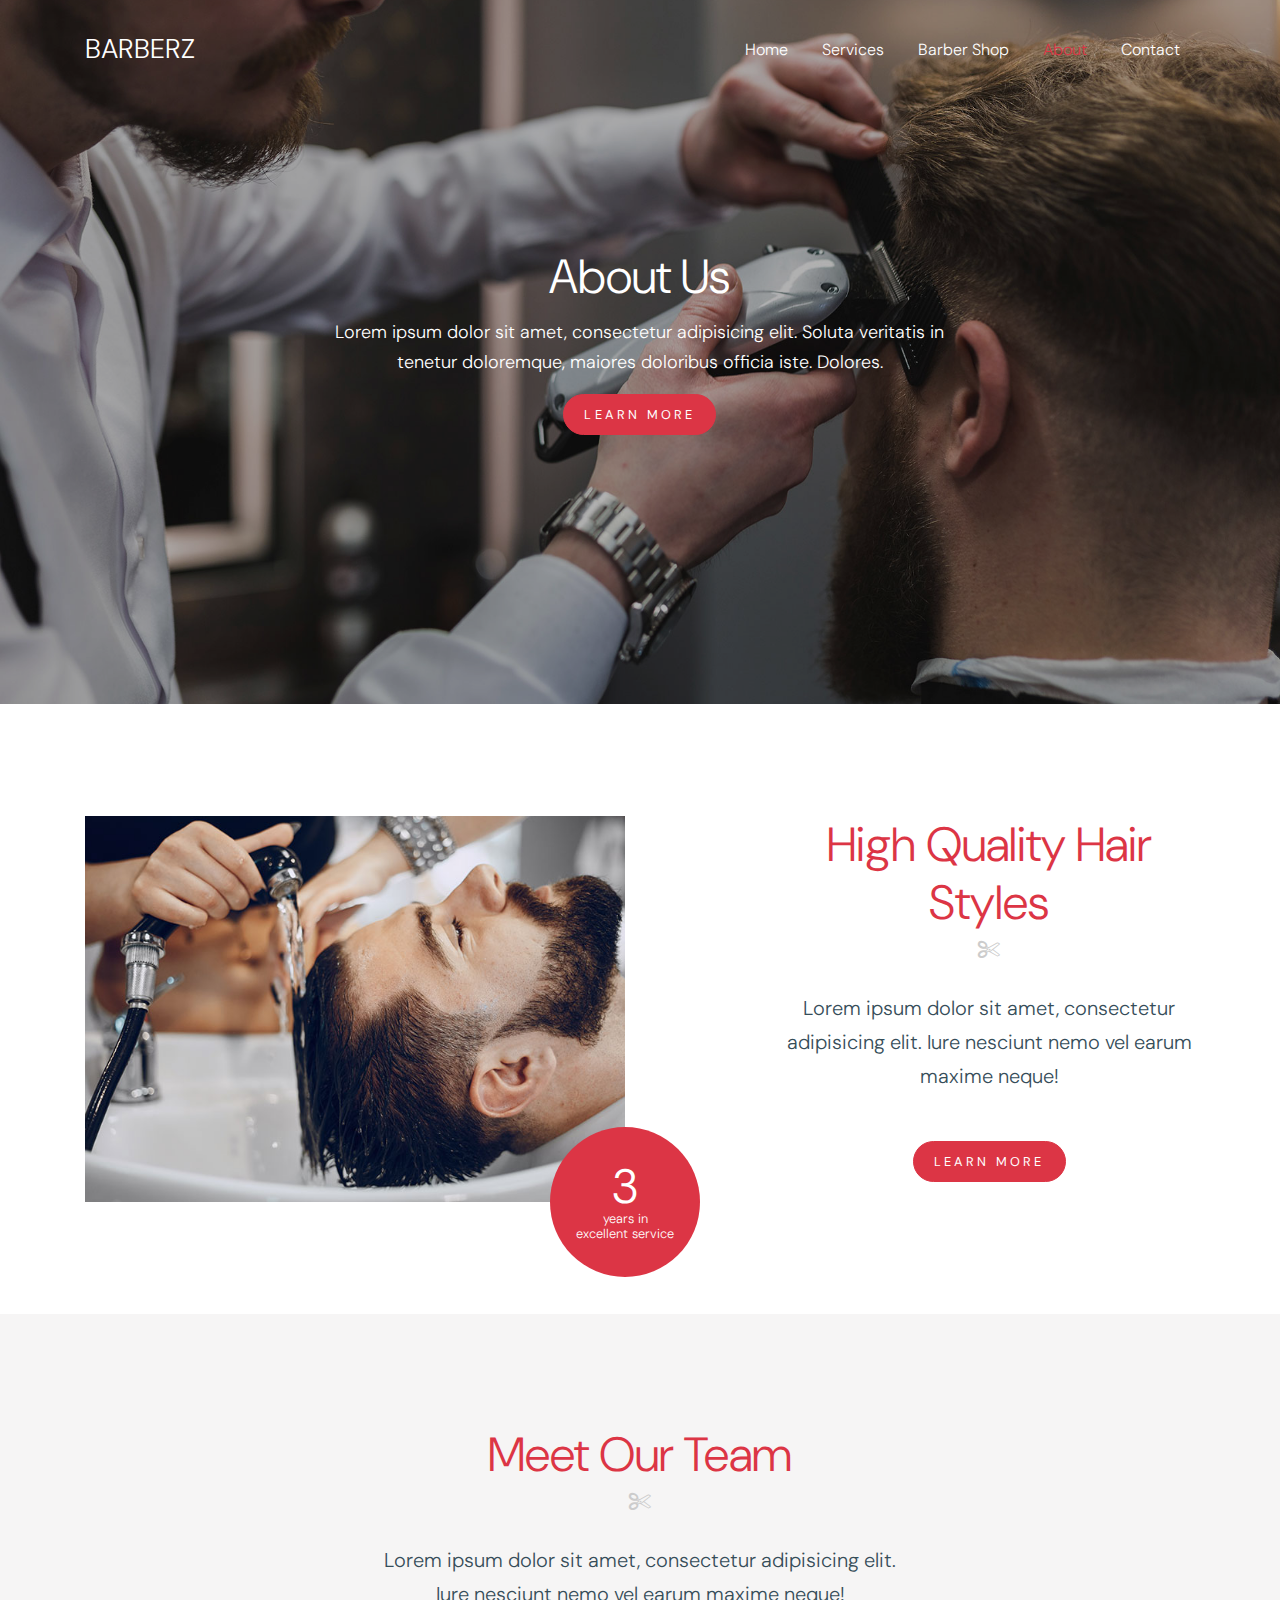
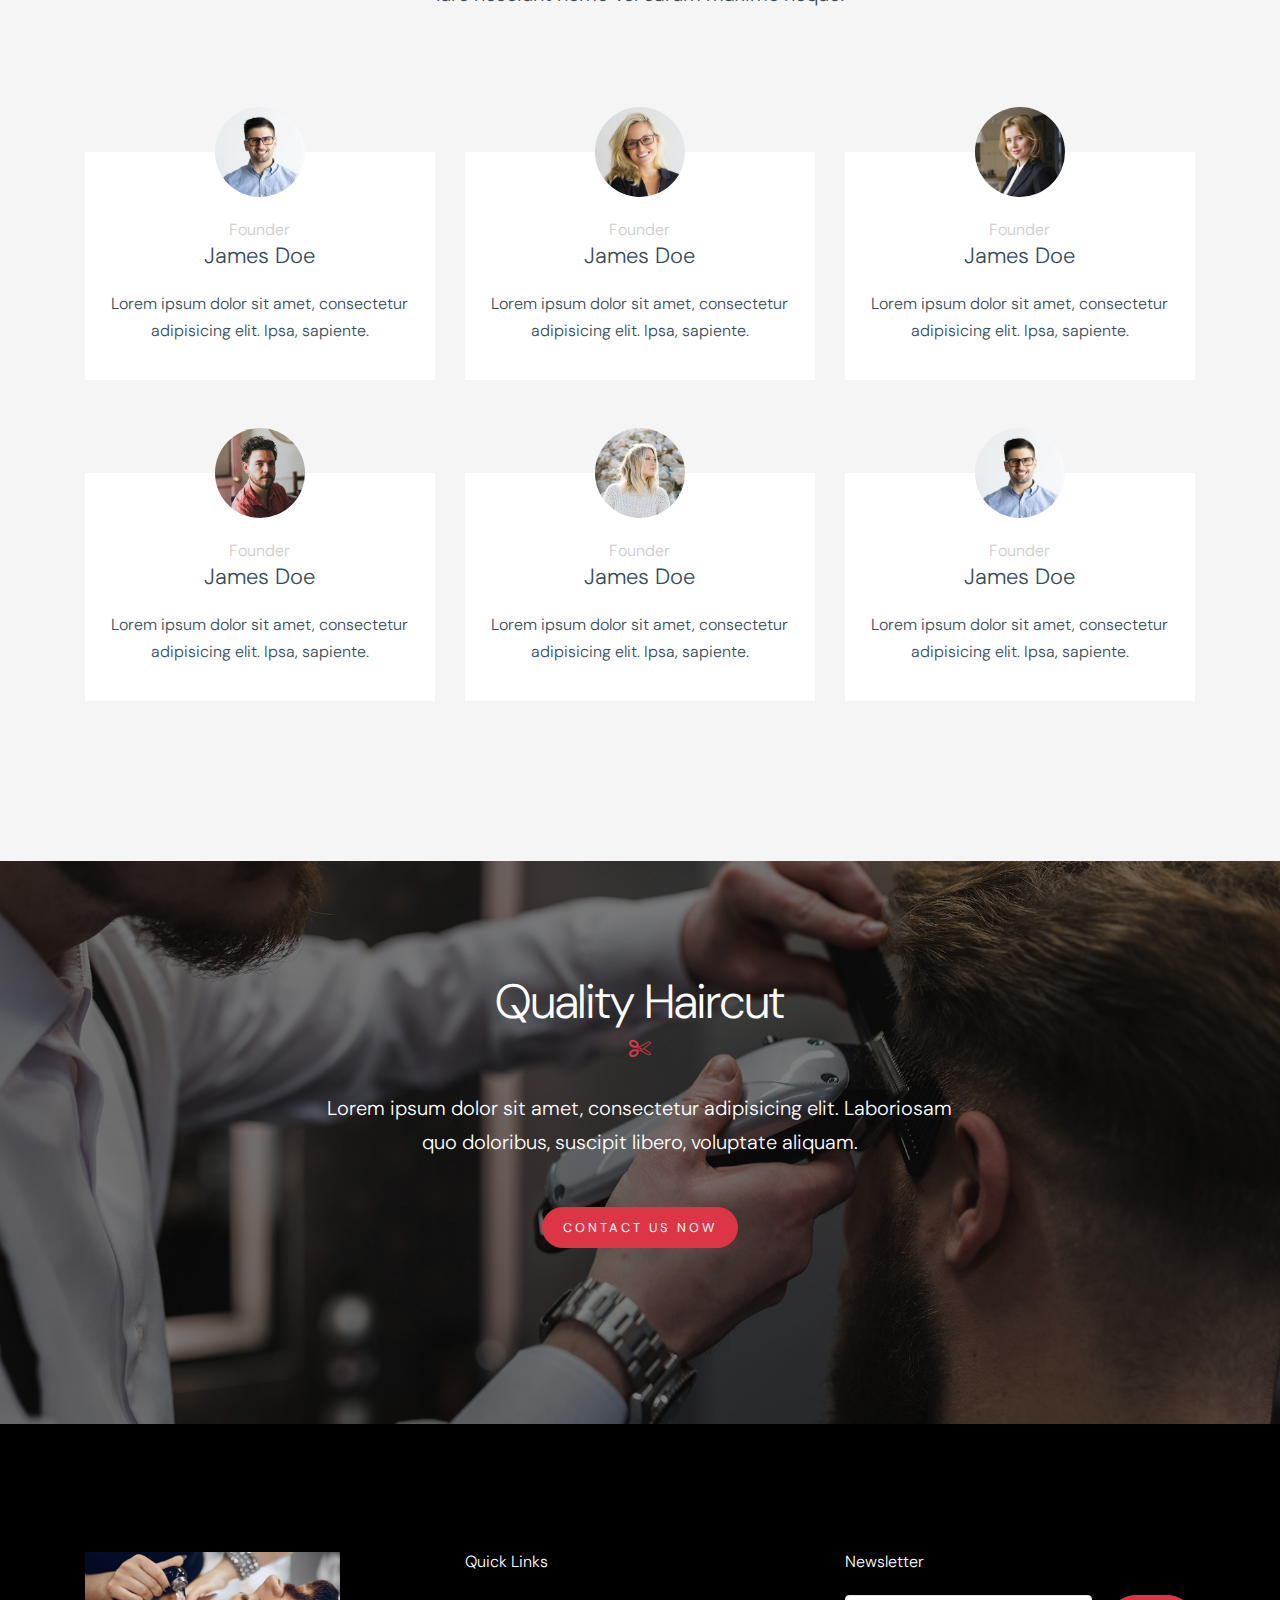
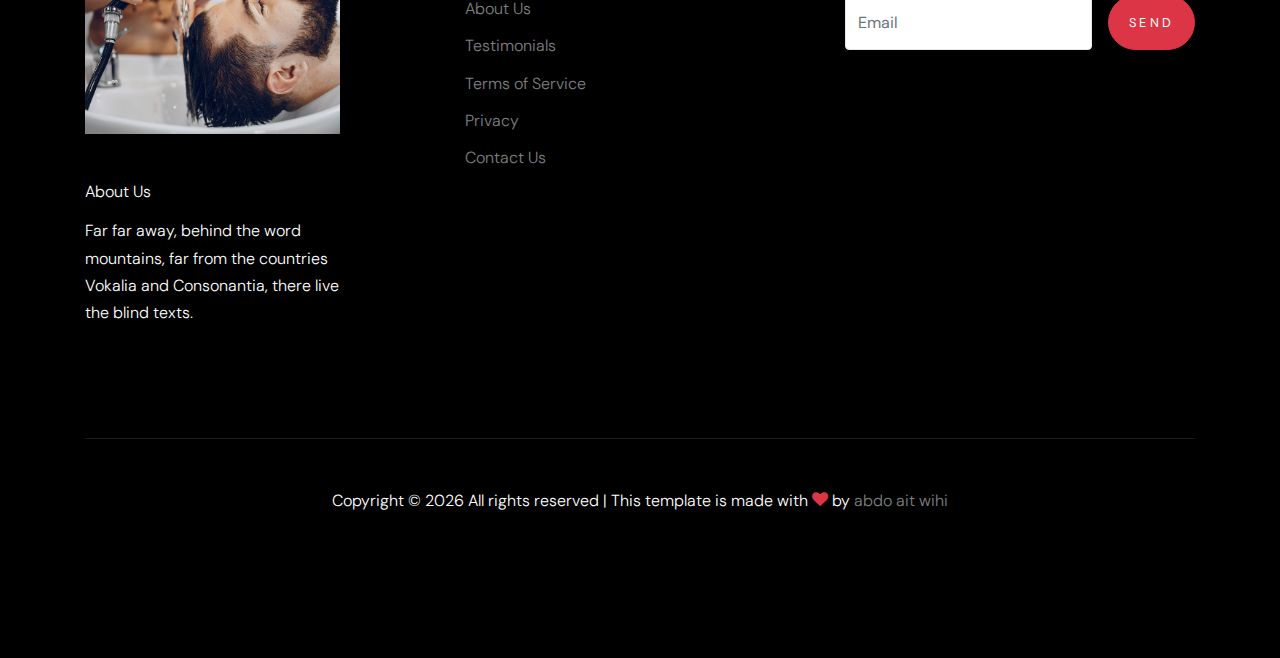
==== about.html @ 9842f958 "initial commit" ====
<!DOCTYPE html>
<html lang="en">
   <head>
      <title>Barberz &mdash; Website Template by Colorlib</title>
      <meta charset="utf-8" />
      <meta
         name="viewport"
         content="width=device-width, initial-scale=1, shrink-to-fit=no"
      />
      <link
         href="https://fonts.googleapis.com/css?family=DM+Sans:300,400,700&amp;display=swap"
         rel="stylesheet"
      />
      <link rel="stylesheet" href="fonts/icomoon/style.css" />
      <link rel="stylesheet" href="css/bootstrap.min.css" />
      <link rel="stylesheet" href="css/bootstrap-datepicker.css" />
      <link rel="stylesheet" href="css/jquery.fancybox.min.css" />
      <link rel="stylesheet" href="css/owl.carousel.min.css" />
      <link rel="stylesheet" href="css/owl.theme.default.min.css" />
      <link rel="stylesheet" href="fonts/flaticon/font/flaticon.css" />
      <link rel="stylesheet" href="css/aos.css" />

      <link rel="stylesheet" href="css/style.css" />
   </head>
   <body data-spy="scroll" data-target=".site-navbar-target" data-offset="300">
      <div class="site-wrap" id="home-section">
         <div class="site-mobile-menu site-navbar-target">
            <div class="site-mobile-menu-header">
               <div class="site-mobile-menu-close mt-3">
                  <span class="icon-close2 js-menu-toggle"></span>
               </div>
            </div>
            <div class="site-mobile-menu-body"></div>
         </div>
         <header class="site-navbar site-navbar-target" role="banner">
            <div class="container">
               <div class="row align-items-center position-relative">
                  <div class="col-3">
                     <div class="site-logo">
                        <a href="index-2.html">Barberz</a>
                     </div>
                  </div>
                  <div class="col-9 text-right">
                     <span class="d-inline-block d-lg-none"
                        ><a
                           href="#"
                           class="text-white site-menu-toggle js-menu-toggle py-5 text-white"
                           ><span class="icon-menu h3 text-white"></span></a
                     ></span>
                     <nav
                        class="site-navigation text-right ml-auto d-none d-lg-block"
                        role="navigation"
                     >
                        <ul class="site-menu main-menu js-clone-nav ml-auto">
                           <li>
                              <a href="index-2.html" class="nav-link">Home</a>
                           </li>
                           <li>
                              <a href="services.html" class="nav-link"
                                 >Services</a
                              >
                           </li>
                           <li>
                              <a href="barber-shop.html" class="nav-link"
                                 >Barber Shop</a
                              >
                           </li>
                           <li class="active">
                              <a href="about.html" class="nav-link">About</a>
                           </li>
                           <li>
                              <a href="contact.html" class="nav-link"
                                 >Contact</a
                              >
                           </li>
                        </ul>
                     </nav>
                  </div>
               </div>
            </div>
         </header>
         <div class="ftco-blocks-cover-1">
            <div
               class="site-section-cover overlay"
               data-stellar-background-ratio="0.5"
               style="background-image: url('images/hero_1.jpg')"
            >
               <div class="container">
                  <div
                     class="row align-items-center justify-content-center text-center"
                  >
                     <div class="col-md-7">
                        <h1 class="mb-3">About Us</h1>
                        <p>
                           Lorem ipsum dolor sit amet, consectetur adipisicing
                           elit. Soluta veritatis in tenetur doloremque, maiores
                           doloribus officia iste. Dolores.
                        </p>
                        <p>
                           <a href="#" class="btn btn-primary">Learn More</a>
                        </p>
                     </div>
                  </div>
               </div>
            </div>
         </div>
         <div class="site-section">
            <div class="container">
               <div class="row">
                  <div class="col-lg-6 mb-5 mb-lg-0">
                     <div class="img-years">
                        <img
                           src="images/img_1.jpg"
                           alt="Image"
                           class="img-fluid"
                        />
                        <div class="year">
                           <span
                              >3
                              <span
                                 >years in <br />excellent service</span
                              ></span
                           >
                        </div>
                     </div>
                  </div>
                  <div class="col-lg-5 ml-auto pl-lg-5 text-center">
                     <h3 class="scissors text-center">
                        High Quality Hair Styles
                     </h3>
                     <p class="mb-5 lead">
                        Lorem ipsum dolor sit amet, consectetur adipisicing
                        elit. Iure nesciunt nemo vel earum maxime neque!
                     </p>
                     <p><a href="#" class="btn btn-primary">Learn More</a></p>
                  </div>
               </div>
            </div>
         </div>
         <div class="site-section bg-light">
            <div class="container">
               <div
                  class="row justify-content-center text-center mb-5 section-2-title"
               >
                  <div class="col-md-6">
                     <h3 class="scissors text-center">Meet Our Team</h3>
                     <p class="mb-5 lead">
                        Lorem ipsum dolor sit amet, consectetur adipisicing
                        elit. Iure nesciunt nemo vel earum maxime neque!
                     </p>
                  </div>
               </div>
               <div class="row align-items-stretch">
                  <div class="col-lg-4 col-md-6 mb-5">
                     <div class="post-entry-1 h-100 person-1">
                        <img
                           src="images/person_1.jpg"
                           alt="Image"
                           class="img-fluid"
                        />
                        <div class="post-entry-1-contents">
                           <span class="meta">Founder</span>
                           <h2>James Doe</h2>
                           <p>
                              Lorem ipsum dolor sit amet, consectetur
                              adipisicing elit. Ipsa, sapiente.
                           </p>
                        </div>
                     </div>
                  </div>
                  <div class="col-lg-4 col-md-6 mb-5">
                     <div class="post-entry-1 h-100 person-1">
                        <img
                           src="images/person_2.jpg"
                           alt="Image"
                           class="img-fluid"
                        />
                        <div class="post-entry-1-contents">
                           <span class="meta">Founder</span>
                           <h2>James Doe</h2>
                           <p>
                              Lorem ipsum dolor sit amet, consectetur
                              adipisicing elit. Ipsa, sapiente.
                           </p>
                        </div>
                     </div>
                  </div>
                  <div class="col-lg-4 col-md-6 mb-5">
                     <div class="post-entry-1 h-100 person-1">
                        <img
                           src="images/person_3.jpg"
                           alt="Image"
                           class="img-fluid"
                        />
                        <div class="post-entry-1-contents">
                           <span class="meta">Founder</span>
                           <h2>James Doe</h2>
                           <p>
                              Lorem ipsum dolor sit amet, consectetur
                              adipisicing elit. Ipsa, sapiente.
                           </p>
                        </div>
                     </div>
                  </div>
                  <div class="col-lg-4 col-md-6 mb-5">
                     <div class="post-entry-1 h-100 person-1">
                        <img
                           src="images/person_4.jpg"
                           alt="Image"
                           class="img-fluid"
                        />
                        <div class="post-entry-1-contents">
                           <span class="meta">Founder</span>
                           <h2>James Doe</h2>
                           <p>
                              Lorem ipsum dolor sit amet, consectetur
                              adipisicing elit. Ipsa, sapiente.
                           </p>
                        </div>
                     </div>
                  </div>
                  <div class="col-lg-4 col-md-6 mb-5">
                     <div class="post-entry-1 h-100 person-1">
                        <img
                           src="images/person_5.jpg"
                           alt="Image"
                           class="img-fluid"
                        />
                        <div class="post-entry-1-contents">
                           <span class="meta">Founder</span>
                           <h2>James Doe</h2>
                           <p>
                              Lorem ipsum dolor sit amet, consectetur
                              adipisicing elit. Ipsa, sapiente.
                           </p>
                        </div>
                     </div>
                  </div>
                  <div class="col-lg-4 col-md-6 mb-5">
                     <div class="post-entry-1 h-100 person-1">
                        <img
                           src="images/person_1.jpg"
                           alt="Image"
                           class="img-fluid"
                        />
                        <div class="post-entry-1-contents">
                           <span class="meta">Founder</span>
                           <h2>James Doe</h2>
                           <p>
                              Lorem ipsum dolor sit amet, consectetur
                              adipisicing elit. Ipsa, sapiente.
                           </p>
                        </div>
                     </div>
                  </div>
               </div>
            </div>
         </div>
         <div
            class="site-section section-3"
            data-stellar-background-ratio="0.5"
            style="background-image: url('images/hero_1.jpg')"
         >
            <div class="container">
               <div class="row justify-content-center text-center">
                  <div class="col-7 text-center mb-5">
                     <h2
                        class="text-white scissors primary-color-icon text-center"
                     >
                        Quality Haircut
                     </h2>
                     <p class="lead text-white mb-5">
                        Lorem ipsum dolor sit amet, consectetur adipisicing
                        elit. Laboriosam quo doloribus, suscipit libero,
                        voluptate aliquam.
                     </p>
                     <p>
                        <a href="#" class="btn btn-primary">Contact Us Now</a>
                     </p>
                  </div>
               </div>
            </div>
         </div>
         <footer class="site-footer">
            <div class="container">
               <div class="row">
                  <div class="col-lg-3">
                     <img
                        src="images/img_1.jpg"
                        alt="Image"
                        class="img-fluid mb-5"
                     />
                     <h2 class="footer-heading mb-3">About Us</h2>
                     <p>
                        Far far away, behind the word mountains, far from the
                        countries Vokalia and Consonantia, there live the blind
                        texts.
                     </p>
                  </div>
                  <div class="col-lg-8 ml-auto">
                     <div class="row">
                        <div class="col-lg-6 ml-auto">
                           <h2 class="footer-heading mb-4">Quick Links</h2>
                           <ul class="list-unstyled">
                              <li><a href="#">About Us</a></li>
                              <li><a href="#">Testimonials</a></li>
                              <li><a href="#">Terms of Service</a></li>
                              <li><a href="#">Privacy</a></li>
                              <li><a href="#">Contact Us</a></li>
                           </ul>
                        </div>
                        <div class="col-lg-6">
                           <h2 class="footer-heading mb-4">Newsletter</h2>
                           <form action="#" class="d-flex" class="subscribe">
                              <input
                                 type="text"
                                 class="form-control mr-3"
                                 placeholder="Email"
                              />
                              <input
                                 type="submit"
                                 value="Send"
                                 class="btn btn-primary"
                              />
                           </form>
                        </div>
                     </div>
                  </div>
               </div>
               <div class="row pt-5 mt-5 text-center">
                  <div class="col-md-12">
                     <div class="border-top pt-5">
                        <p>
                           Copyright &copy;
                           <script>
                              document.write(new Date().getFullYear());
                           </script>
                           All rights reserved | This template is made with
                           <i
                              class="icon-heart text-danger"
                              aria-hidden="true"
                           ></i>
                           by
                           <a
                              href="https://ait-wihi.netlify.app/"
                              target="_blank"
                              >abdo ait wihi</a
                           >
                        </p>
                     </div>
                  </div>
               </div>
            </div>
         </footer>
      </div>
      <script src="js/jquery-3.3.1.min.js"></script>
      <script src="js/jquery-migrate-3.0.0.js"></script>
      <script src="js/popper.min.js"></script>
      <script src="js/bootstrap.min.js"></script>
      <script src="js/owl.carousel.min.js"></script>
      <script src="js/jquery.sticky.js"></script>
      <script src="js/jquery.waypoints.min.js"></script>
      <script src="js/jquery.animateNumber.min.js"></script>
      <script src="js/jquery.fancybox.min.js"></script>
      <script src="js/jquery.stellar.min.js"></script>
      <script src="js/jquery.easing.1.3.js"></script>
      <script src="js/bootstrap-datepicker.min.js"></script>
      <script src="js/aos.js"></script>
      <script src="js/main.js"></script>
   </body>
</html>
---- fonts/icomoon/style.css ----
@font-face{font-family:icomoon;src:url(fonts/icomoon1a44.eot?10si43);src:url(fonts/icomoon1a44.eot?10si43#iefix) format('embedded-opentype'),url(fonts/icomoon1a44.ttf?10si43) format('truetype'),url(fonts/icomoon1a44.woff?10si43) format('woff'),url(fonts/icomoon1a44.svg?10si43#icomoon) format('svg');font-weight:400;font-style:normal}[class^=icon-],[class*=" icon-"]{font-family:icomoon!important;speak:none;font-style:normal;font-weight:400;font-variant:normal;text-transform:none;line-height:1;-webkit-font-smoothing:antialiased;-moz-osx-font-smoothing:grayscale}.icon-asterisk:before{content:"\f069"}.icon-plus:before{content:"\f067"}.icon-question:before{content:"\f128"}.icon-minus:before{content:"\f068"}.icon-glass:before{content:"\f000"}.icon-music:before{content:"\f001"}.icon-search:before{content:"\f002"}.icon-envelope-o:before{content:"\f003"}.icon-heart:before{content:"\f004"}.icon-star:before{content:"\f005"}.icon-star-o:before{content:"\f006"}.icon-user:before{content:"\f007"}.icon-film:before{content:"\f008"}.icon-th-large:before{content:"\f009"}.icon-th:before{content:"\f00a"}.icon-th-list:before{content:"\f00b"}.icon-check:before{content:"\f00c"}.icon-close:before{content:"\f00d"}.icon-remove:before{content:"\f00d"}.icon-times:before{content:"\f00d"}.icon-search-plus:before{content:"\f00e"}.icon-search-minus:before{content:"\f010"}.icon-power-off:before{content:"\f011"}.icon-signal:before{content:"\f012"}.icon-cog:before{content:"\f013"}.icon-gear:before{content:"\f013"}.icon-trash-o:before{content:"\f014"}.icon-home:before{content:"\f015"}.icon-file-o:before{content:"\f016"}.icon-clock-o:before{content:"\f017"}.icon-road:before{content:"\f018"}.icon-download:before{content:"\f019"}.icon-arrow-circle-o-down:before{content:"\f01a"}.icon-arrow-circle-o-up:before{content:"\f01b"}.icon-inbox:before{content:"\f01c"}.icon-play-circle-o:before{content:"\f01d"}.icon-repeat:before{content:"\f01e"}.icon-rotate-right:before{content:"\f01e"}.icon-refresh:before{content:"\f021"}.icon-list-alt:before{content:"\f022"}.icon-lock:before{content:"\f023"}.icon-flag:before{content:"\f024"}.icon-headphones:before{content:"\f025"}.icon-volume-off:before{content:"\f026"}.icon-volume-down:before{content:"\f027"}.icon-volume-up:before{content:"\f028"}.icon-qrcode:before{content:"\f029"}.icon-barcode:before{content:"\f02a"}.icon-tag:before{content:"\f02b"}.icon-tags:before{content:"\f02c"}.icon-book:before{content:"\f02d"}.icon-bookmark:before{content:"\f02e"}.icon-print:before{content:"\f02f"}.icon-camera:before{content:"\f030"}.icon-font:before{content:"\f031"}.icon-bold:before{content:"\f032"}.icon-italic:before{content:"\f033"}.icon-text-height:before{content:"\f034"}.icon-text-width:before{content:"\f035"}.icon-align-left:before{content:"\f036"}.icon-align-center:before{content:"\f037"}.icon-align-right:before{content:"\f038"}.icon-align-justify:before{content:"\f039"}.icon-list:before{content:"\f03a"}.icon-dedent:before{content:"\f03b"}.icon-outdent:before{content:"\f03b"}.icon-indent:before{content:"\f03c"}.icon-video-camera:before{content:"\f03d"}.icon-image:before{content:"\f03e"}.icon-photo:before{content:"\f03e"}.icon-picture-o:before{content:"\f03e"}.icon-pencil:before{content:"\f040"}.icon-map-marker:before{content:"\f041"}.icon-adjust:before{content:"\f042"}.icon-tint:before{content:"\f043"}.icon-edit:before{content:"\f044"}.icon-pencil-square-o:before{content:"\f044"}.icon-share-square-o:before{content:"\f045"}.icon-check-square-o:before{content:"\f046"}.icon-arrows:before{content:"\f047"}.icon-step-backward:before{content:"\f048"}.icon-fast-backward:before{content:"\f049"}.icon-backward:before{content:"\f04a"}.icon-play:before{content:"\f04b"}.icon-pause:before{content:"\f04c"}.icon-stop:before{content:"\f04d"}.icon-forward:before{content:"\f04e"}.icon-fast-forward:before{content:"\f050"}.icon-step-forward:before{content:"\f051"}.icon-eject:before{content:"\f052"}.icon-chevron-left:before{content:"\f053"}.icon-chevron-right:before{content:"\f054"}.icon-plus-circle:before{content:"\f055"}.icon-minus-circle:before{content:"\f056"}.icon-times-circle:before{content:"\f057"}.icon-check-circle:before{content:"\f058"}.icon-question-circle:before{content:"\f059"}.icon-info-circle:before{content:"\f05a"}.icon-crosshairs:before{content:"\f05b"}.icon-times-circle-o:before{content:"\f05c"}.icon-check-circle-o:before{content:"\f05d"}.icon-ban:before{content:"\f05e"}.icon-arrow-left:before{content:"\f060"}.icon-arrow-right:before{content:"\f061"}.icon-arrow-up:before{content:"\f062"}.icon-arrow-down:before{content:"\f063"}.icon-mail-forward:before{content:"\f064"}.icon-share:before{content:"\f064"}.icon-expand:before{content:"\f065"}.icon-compress:before{content:"\f066"}.icon-exclamation-circle:before{content:"\f06a"}.icon-gift:before{content:"\f06b"}.icon-leaf:before{content:"\f06c"}.icon-fire:before{content:"\f06d"}.icon-eye:before{content:"\f06e"}.icon-eye-slash:before{content:"\f070"}.icon-exclamation-triangle:before{content:"\f071"}.icon-warning:before{content:"\f071"}.icon-plane:before{content:"\f072"}.icon-calendar:before{content:"\f073"}.icon-random:before{content:"\f074"}.icon-comment:before{content:"\f075"}.icon-magnet:before{content:"\f076"}.icon-chevron-up:before{content:"\f077"}.icon-chevron-down:before{content:"\f078"}.icon-retweet:before{content:"\f079"}.icon-shopping-cart:before{content:"\f07a"}.icon-folder:before{content:"\f07b"}.icon-folder-open:before{content:"\f07c"}.icon-arrows-v:before{content:"\f07d"}.icon-arrows-h:before{content:"\f07e"}.icon-bar-chart:before{content:"\f080"}.icon-bar-chart-o:before{content:"\f080"}.icon-twitter-square:before{content:"\f081"}.icon-facebook-square:before{content:"\f082"}.icon-camera-retro:before{content:"\f083"}.icon-key:before{content:"\f084"}.icon-cogs:before{content:"\f085"}.icon-gears:before{content:"\f085"}.icon-comments:before{content:"\f086"}.icon-thumbs-o-up:before{content:"\f087"}.icon-thumbs-o-down:before{content:"\f088"}.icon-star-half:before{content:"\f089"}.icon-heart-o:before{content:"\f08a"}.icon-sign-out:before{content:"\f08b"}.icon-linkedin-square:before{content:"\f08c"}.icon-thumb-tack:before{content:"\f08d"}.icon-external-link:before{content:"\f08e"}.icon-sign-in:before{content:"\f090"}.icon-trophy:before{content:"\f091"}.icon-github-square:before{content:"\f092"}.icon-upload:before{content:"\f093"}.icon-lemon-o:before{content:"\f094"}.icon-phone:before{content:"\f095"}.icon-square-o:before{content:"\f096"}.icon-bookmark-o:before{content:"\f097"}.icon-phone-square:before{content:"\f098"}.icon-twitter:before{content:"\f099"}.icon-facebook:before{content:"\f09a"}.icon-facebook-f:before{content:"\f09a"}.icon-github:before{content:"\f09b"}.icon-unlock:before{content:"\f09c"}.icon-credit-card:before{content:"\f09d"}.icon-feed:before{content:"\f09e"}.icon-rss:before{content:"\f09e"}.icon-hdd-o:before{content:"\f0a0"}.icon-bullhorn:before{content:"\f0a1"}.icon-bell-o:before{content:"\f0a2"}.icon-certificate:before{content:"\f0a3"}.icon-hand-o-right:before{content:"\f0a4"}.icon-hand-o-left:before{content:"\f0a5"}.icon-hand-o-up:before{content:"\f0a6"}.icon-hand-o-down:before{content:"\f0a7"}.icon-arrow-circle-left:before{content:"\f0a8"}.icon-arrow-circle-right:before{content:"\f0a9"}.icon-arrow-circle-up:before{content:"\f0aa"}.icon-arrow-circle-down:before{content:"\f0ab"}.icon-globe:before{content:"\f0ac"}.icon-wrench:before{content:"\f0ad"}.icon-tasks:before{content:"\f0ae"}.icon-filter:before{content:"\f0b0"}.icon-briefcase:before{content:"\f0b1"}.icon-arrows-alt:before{content:"\f0b2"}.icon-group:before{content:"\f0c0"}.icon-users:before{content:"\f0c0"}.icon-chain:before{content:"\f0c1"}.icon-link:before{content:"\f0c1"}.icon-cloud:before{content:"\f0c2"}.icon-flask:before{content:"\f0c3"}.icon-cut:before{content:"\f0c4"}.icon-scissors:before{content:"\f0c4"}.icon-copy:before{content:"\f0c5"}.icon-files-o:before{content:"\f0c5"}.icon-paperclip:before{content:"\f0c6"}.icon-floppy-o:before{content:"\f0c7"}.icon-save:before{content:"\f0c7"}.icon-square:before{content:"\f0c8"}.icon-bars:before{content:"\f0c9"}.icon-navicon:before{content:"\f0c9"}.icon-reorder:before{content:"\f0c9"}.icon-list-ul:before{content:"\f0ca"}.icon-list-ol:before{content:"\f0cb"}.icon-strikethrough:before{content:"\f0cc"}.icon-underline:before{content:"\f0cd"}.icon-table:before{content:"\f0ce"}.icon-magic:before{content:"\f0d0"}.icon-truck:before{content:"\f0d1"}.icon-pinterest:before{content:"\f0d2"}.icon-pinterest-square:before{content:"\f0d3"}.icon-google-plus-square:before{content:"\f0d4"}.icon-google-plus:before{content:"\f0d5"}.icon-money:before{content:"\f0d6"}.icon-caret-down:before{content:"\f0d7"}.icon-caret-up:before{content:"\f0d8"}.icon-caret-left:before{content:"\f0d9"}.icon-caret-right:before{content:"\f0da"}.icon-columns:before{content:"\f0db"}.icon-sort:before{content:"\f0dc"}.icon-unsorted:before{content:"\f0dc"}.icon-sort-desc:before{content:"\f0dd"}.icon-sort-down:before{content:"\f0dd"}.icon-sort-asc:before{content:"\f0de"}.icon-sort-up:before{content:"\f0de"}.icon-envelope:before{content:"\f0e0"}.icon-linkedin:before{content:"\f0e1"}.icon-rotate-left:before{content:"\f0e2"}.icon-undo:before{content:"\f0e2"}.icon-gavel:before{content:"\f0e3"}.icon-legal:before{content:"\f0e3"}.icon-dashboard:before{content:"\f0e4"}.icon-tachometer:before{content:"\f0e4"}.icon-comment-o:before{content:"\f0e5"}.icon-comments-o:before{content:"\f0e6"}.icon-bolt:before{content:"\f0e7"}.icon-flash:before{content:"\f0e7"}.icon-sitemap:before{content:"\f0e8"}.icon-umbrella:before{content:"\f0e9"}.icon-clipboard:before{content:"\f0ea"}.icon-paste:before{content:"\f0ea"}.icon-lightbulb-o:before{content:"\f0eb"}.icon-exchange:before{content:"\f0ec"}.icon-cloud-download:before{content:"\f0ed"}.icon-cloud-upload:before{content:"\f0ee"}.icon-user-md:before{content:"\f0f0"}.icon-stethoscope:before{content:"\f0f1"}.icon-suitcase:before{content:"\f0f2"}.icon-bell:before{content:"\f0f3"}.icon-coffee:before{content:"\f0f4"}.icon-cutlery:before{content:"\f0f5"}.icon-file-text-o:before{content:"\f0f6"}.icon-building-o:before{content:"\f0f7"}.icon-hospital-o:before{content:"\f0f8"}.icon-ambulance:before{content:"\f0f9"}.icon-medkit:before{content:"\f0fa"}.icon-fighter-jet:before{content:"\f0fb"}.icon-beer:before{content:"\f0fc"}.icon-h-square:before{content:"\f0fd"}.icon-plus-square:before{content:"\f0fe"}.icon-angle-double-left:before{content:"\f100"}.icon-angle-double-right:before{content:"\f101"}.icon-angle-double-up:before{content:"\f102"}.icon-angle-double-down:before{content:"\f103"}.icon-angle-left:before{content:"\f104"}.icon-angle-right:before{content:"\f105"}.icon-angle-up:before{content:"\f106"}.icon-angle-down:before{content:"\f107"}.icon-desktop:before{content:"\f108"}.icon-laptop:before{content:"\f109"}.icon-tablet:before{content:"\f10a"}.icon-mobile:before{content:"\f10b"}.icon-mobile-phone:before{content:"\f10b"}.icon-circle-o:before{content:"\f10c"}.icon-quote-left:before{content:"\f10d"}.icon-quote-right:before{content:"\f10e"}.icon-spinner:before{content:"\f110"}.icon-circle:before{content:"\f111"}.icon-mail-reply:before{content:"\f112"}.icon-reply:before{content:"\f112"}.icon-github-alt:before{content:"\f113"}.icon-folder-o:before{content:"\f114"}.icon-folder-open-o:before{content:"\f115"}.icon-smile-o:before{content:"\f118"}.icon-frown-o:before{content:"\f119"}.icon-meh-o:before{content:"\f11a"}.icon-gamepad:before{content:"\f11b"}.icon-keyboard-o:before{content:"\f11c"}.icon-flag-o:before{content:"\f11d"}.icon-flag-checkered:before{content:"\f11e"}.icon-terminal:before{content:"\f120"}.icon-code:before{content:"\f121"}.icon-mail-reply-all:before{content:"\f122"}.icon-reply-all:before{content:"\f122"}.icon-star-half-empty:before{content:"\f123"}.icon-star-half-full:before{content:"\f123"}.icon-star-half-o:before{content:"\f123"}.icon-location-arrow:before{content:"\f124"}.icon-crop:before{content:"\f125"}.icon-code-fork:before{content:"\f126"}.icon-chain-broken:before{content:"\f127"}.icon-unlink:before{content:"\f127"}.icon-info:before{content:"\f129"}.icon-exclamation:before{content:"\f12a"}.icon-superscript:before{content:"\f12b"}.icon-subscript:before{content:"\f12c"}.icon-eraser:before{content:"\f12d"}.icon-puzzle-piece:before{content:"\f12e"}.icon-microphone:before{content:"\f130"}.icon-microphone-slash:before{content:"\f131"}.icon-shield:before{content:"\f132"}.icon-calendar-o:before{content:"\f133"}.icon-fire-extinguisher:before{content:"\f134"}.icon-rocket:before{content:"\f135"}.icon-maxcdn:before{content:"\f136"}.icon-chevron-circle-left:before{content:"\f137"}.icon-chevron-circle-right:before{content:"\f138"}.icon-chevron-circle-up:before{content:"\f139"}.icon-chevron-circle-down:before{content:"\f13a"}.icon-html5:before{content:"\f13b"}.icon-css3:before{content:"\f13c"}.icon-anchor:before{content:"\f13d"}.icon-unlock-alt:before{content:"\f13e"}.icon-bullseye:before{content:"\f140"}.icon-ellipsis-h:before{content:"\f141"}.icon-ellipsis-v:before{content:"\f142"}.icon-rss-square:before{content:"\f143"}.icon-play-circle:before{content:"\f144"}.icon-ticket:before{content:"\f145"}.icon-minus-square:before{content:"\f146"}.icon-minus-square-o:before{content:"\f147"}.icon-level-up:before{content:"\f148"}.icon-level-down:before{content:"\f149"}.icon-check-square:before{content:"\f14a"}.icon-pencil-square:before{content:"\f14b"}.icon-external-link-square:before{content:"\f14c"}.icon-share-square:before{content:"\f14d"}.icon-compass:before{content:"\f14e"}.icon-caret-square-o-down:before{content:"\f150"}.icon-toggle-down:before{content:"\f150"}.icon-caret-square-o-up:before{content:"\f151"}.icon-toggle-up:before{content:"\f151"}.icon-caret-square-o-right:before{content:"\f152"}.icon-toggle-right:before{content:"\f152"}.icon-eur:before{content:"\f153"}.icon-euro:before{content:"\f153"}.icon-gbp:before{content:"\f154"}.icon-dollar:before{content:"\f155"}.icon-usd:before{content:"\f155"}.icon-inr:before{content:"\f156"}.icon-rupee:before{content:"\f156"}.icon-cny:before{content:"\f157"}.icon-jpy:before{content:"\f157"}.icon-rmb:before{content:"\f157"}.icon-yen:before{content:"\f157"}.icon-rouble:before{content:"\f158"}.icon-rub:before{content:"\f158"}.icon-ruble:before{content:"\f158"}.icon-krw:before{content:"\f159"}.icon-won:before{content:"\f159"}.icon-bitcoin:before{content:"\f15a"}.icon-btc:before{content:"\f15a"}.icon-file:before{content:"\f15b"}.icon-file-text:before{content:"\f15c"}.icon-sort-alpha-asc:before{content:"\f15d"}.icon-sort-alpha-desc:before{content:"\f15e"}.icon-sort-amount-asc:before{content:"\f160"}.icon-sort-amount-desc:before{content:"\f161"}.icon-sort-numeric-asc:before{content:"\f162"}.icon-sort-numeric-desc:before{content:"\f163"}.icon-thumbs-up:before{content:"\f164"}.icon-thumbs-down:before{content:"\f165"}.icon-youtube-square:before{content:"\f166"}.icon-youtube:before{content:"\f167"}.icon-xing:before{content:"\f168"}.icon-xing-square:before{content:"\f169"}.icon-youtube-play:before{content:"\f16a"}.icon-dropbox:before{content:"\f16b"}.icon-stack-overflow:before{content:"\f16c"}.icon-instagram:before{content:"\f16d"}.icon-flickr:before{content:"\f16e"}.icon-adn:before{content:"\f170"}.icon-bitbucket:before{content:"\f171"}.icon-bitbucket-square:before{content:"\f172"}.icon-tumblr:before{content:"\f173"}.icon-tumblr-square:before{content:"\f174"}.icon-long-arrow-down:before{content:"\f175"}.icon-long-arrow-up:before{content:"\f176"}.icon-long-arrow-left:before{content:"\f177"}.icon-long-arrow-right:before{content:"\f178"}.icon-apple:before{content:"\f179"}.icon-windows:before{content:"\f17a"}.icon-android:before{content:"\f17b"}.icon-linux:before{content:"\f17c"}.icon-dribbble:before{content:"\f17d"}.icon-skype:before{content:"\f17e"}.icon-foursquare:before{content:"\f180"}.icon-trello:before{content:"\f181"}.icon-female:before{content:"\f182"}.icon-male:before{content:"\f183"}.icon-gittip:before{content:"\f184"}.icon-gratipay:before{content:"\f184"}.icon-sun-o:before{content:"\f185"}.icon-moon-o:before{content:"\f186"}.icon-archive:before{content:"\f187"}.icon-bug:before{content:"\f188"}.icon-vk:before{content:"\f189"}.icon-weibo:before{content:"\f18a"}.icon-renren:before{content:"\f18b"}.icon-pagelines:before{content:"\f18c"}.icon-stack-exchange:before{content:"\f18d"}.icon-arrow-circle-o-right:before{content:"\f18e"}.icon-arrow-circle-o-left:before{content:"\f190"}.icon-caret-square-o-left:before{content:"\f191"}.icon-toggle-left:before{content:"\f191"}.icon-dot-circle-o:before{content:"\f192"}.icon-wheelchair:before{content:"\f193"}.icon-vimeo-square:before{content:"\f194"}.icon-try:before{content:"\f195"}.icon-turkish-lira:before{content:"\f195"}.icon-plus-square-o:before{content:"\f196"}.icon-space-shuttle:before{content:"\f197"}.icon-slack:before{content:"\f198"}.icon-envelope-square:before{content:"\f199"}.icon-wordpress:before{content:"\f19a"}.icon-openid:before{content:"\f19b"}.icon-bank:before{content:"\f19c"}.icon-institution:before{content:"\f19c"}.icon-university:before{content:"\f19c"}.icon-graduation-cap:before{content:"\f19d"}.icon-mortar-board:before{content:"\f19d"}.icon-yahoo:before{content:"\f19e"}.icon-google:before{content:"\f1a0"}.icon-reddit:before{content:"\f1a1"}.icon-reddit-square:before{content:"\f1a2"}.icon-stumbleupon-circle:before{content:"\f1a3"}.icon-stumbleupon:before{content:"\f1a4"}.icon-delicious:before{content:"\f1a5"}.icon-digg:before{content:"\f1a6"}.icon-pied-piper-pp:before{content:"\f1a7"}.icon-pied-piper-alt:before{content:"\f1a8"}.icon-drupal:before{content:"\f1a9"}.icon-joomla:before{content:"\f1aa"}.icon-language:before{content:"\f1ab"}.icon-fax:before{content:"\f1ac"}.icon-building:before{content:"\f1ad"}.icon-child:before{content:"\f1ae"}.icon-paw:before{content:"\f1b0"}.icon-spoon:before{content:"\f1b1"}.icon-cube:before{content:"\f1b2"}.icon-cubes:before{content:"\f1b3"}.icon-behance:before{content:"\f1b4"}.icon-behance-square:before{content:"\f1b5"}.icon-steam:before{content:"\f1b6"}.icon-steam-square:before{content:"\f1b7"}.icon-recycle:before{content:"\f1b8"}.icon-automobile:before{content:"\f1b9"}.icon-car:before{content:"\f1b9"}.icon-cab:before{content:"\f1ba"}.icon-taxi:before{content:"\f1ba"}.icon-tree:before{content:"\f1bb"}.icon-spotify:before{content:"\f1bc"}.icon-deviantart:before{content:"\f1bd"}.icon-soundcloud:before{content:"\f1be"}.icon-database:before{content:"\f1c0"}.icon-file-pdf-o:before{content:"\f1c1"}.icon-file-word-o:before{content:"\f1c2"}.icon-file-excel-o:before{content:"\f1c3"}.icon-file-powerpoint-o:before{content:"\f1c4"}.icon-file-image-o:before{content:"\f1c5"}.icon-file-photo-o:before{content:"\f1c5"}.icon-file-picture-o:before{content:"\f1c5"}.icon-file-archive-o:before{content:"\f1c6"}.icon-file-zip-o:before{content:"\f1c6"}.icon-file-audio-o:before{content:"\f1c7"}.icon-file-sound-o:before{content:"\f1c7"}.icon-file-movie-o:before{content:"\f1c8"}.icon-file-video-o:before{content:"\f1c8"}.icon-file-code-o:before{content:"\f1c9"}.icon-vine:before{content:"\f1ca"}.icon-codepen:before{content:"\f1cb"}.icon-jsfiddle:before{content:"\f1cc"}.icon-life-bouy:before{content:"\f1cd"}.icon-life-buoy:before{content:"\f1cd"}.icon-life-ring:before{content:"\f1cd"}.icon-life-saver:before{content:"\f1cd"}.icon-support:before{content:"\f1cd"}.icon-circle-o-notch:before{content:"\f1ce"}.icon-ra:before{content:"\f1d0"}.icon-rebel:before{content:"\f1d0"}.icon-resistance:before{content:"\f1d0"}.icon-empire:before{content:"\f1d1"}.icon-ge:before{content:"\f1d1"}.icon-git-square:before{content:"\f1d2"}.icon-git:before{content:"\f1d3"}.icon-hacker-news:before{content:"\f1d4"}.icon-y-combinator-square:before{content:"\f1d4"}.icon-yc-square:before{content:"\f1d4"}.icon-tencent-weibo:before{content:"\f1d5"}.icon-qq:before{content:"\f1d6"}.icon-wechat:before{content:"\f1d7"}.icon-weixin:before{content:"\f1d7"}.icon-paper-plane:before{content:"\f1d8"}.icon-send:before{content:"\f1d8"}.icon-paper-plane-o:before{content:"\f1d9"}.icon-send-o:before{content:"\f1d9"}.icon-history:before{content:"\f1da"}.icon-circle-thin:before{content:"\f1db"}.icon-header:before{content:"\f1dc"}.icon-paragraph:before{content:"\f1dd"}.icon-sliders:before{content:"\f1de"}.icon-share-alt:before{content:"\f1e0"}.icon-share-alt-square:before{content:"\f1e1"}.icon-bomb:before{content:"\f1e2"}.icon-futbol-o:before{content:"\f1e3"}.icon-soccer-ball-o:before{content:"\f1e3"}.icon-tty:before{content:"\f1e4"}.icon-binoculars:before{content:"\f1e5"}.icon-plug:before{content:"\f1e6"}.icon-slideshare:before{content:"\f1e7"}.icon-twitch:before{content:"\f1e8"}.icon-yelp:before{content:"\f1e9"}.icon-newspaper-o:before{content:"\f1ea"}.icon-wifi:before{content:"\f1eb"}.icon-calculator:before{content:"\f1ec"}.icon-paypal:before{content:"\f1ed"}.icon-google-wallet:before{content:"\f1ee"}.icon-cc-visa:before{content:"\f1f0"}.icon-cc-mastercard:before{content:"\f1f1"}.icon-cc-discover:before{content:"\f1f2"}.icon-cc-amex:before{content:"\f1f3"}.icon-cc-paypal:before{content:"\f1f4"}.icon-cc-stripe:before{content:"\f1f5"}.icon-bell-slash:before{content:"\f1f6"}.icon-bell-slash-o:before{content:"\f1f7"}.icon-trash:before{content:"\f1f8"}.icon-copyright:before{content:"\f1f9"}.icon-at:before{content:"\f1fa"}.icon-eyedropper:before{content:"\f1fb"}.icon-paint-brush:before{content:"\f1fc"}.icon-birthday-cake:before{content:"\f1fd"}.icon-area-chart:before{content:"\f1fe"}.icon-pie-chart:before{content:"\f200"}.icon-line-chart:before{content:"\f201"}.icon-lastfm:before{content:"\f202"}.icon-lastfm-square:before{content:"\f203"}.icon-toggle-off:before{content:"\f204"}.icon-toggle-on:before{content:"\f205"}.icon-bicycle:before{content:"\f206"}.icon-bus:before{content:"\f207"}.icon-ioxhost:before{content:"\f208"}.icon-angellist:before{content:"\f209"}.icon-cc:before{content:"\f20a"}.icon-ils:before{content:"\f20b"}.icon-shekel:before{content:"\f20b"}.icon-sheqel:before{content:"\f20b"}.icon-meanpath:before{content:"\f20c"}.icon-buysellads:before{content:"\f20d"}.icon-connectdevelop:before{content:"\f20e"}.icon-dashcube:before{content:"\f210"}.icon-forumbee:before{content:"\f211"}.icon-leanpub:before{content:"\f212"}.icon-sellsy:before{content:"\f213"}.icon-shirtsinbulk:before{content:"\f214"}.icon-simplybuilt:before{content:"\f215"}.icon-skyatlas:before{content:"\f216"}.icon-cart-plus:before{content:"\f217"}.icon-cart-arrow-down:before{content:"\f218"}.icon-diamond:before{content:"\f219"}.icon-ship:before{content:"\f21a"}.icon-user-secret:before{content:"\f21b"}.icon-motorcycle:before{content:"\f21c"}.icon-street-view:before{content:"\f21d"}.icon-heartbeat:before{content:"\f21e"}.icon-venus:before{content:"\f221"}.icon-mars:before{content:"\f222"}.icon-mercury:before{content:"\f223"}.icon-intersex:before{content:"\f224"}.icon-transgender:before{content:"\f224"}.icon-transgender-alt:before{content:"\f225"}.icon-venus-double:before{content:"\f226"}.icon-mars-double:before{content:"\f227"}.icon-venus-mars:before{content:"\f228"}.icon-mars-stroke:before{content:"\f229"}.icon-mars-stroke-v:before{content:"\f22a"}.icon-mars-stroke-h:before{content:"\f22b"}.icon-neuter:before{content:"\f22c"}.icon-genderless:before{content:"\f22d"}.icon-facebook-official:before{content:"\f230"}.icon-pinterest-p:before{content:"\f231"}.icon-whatsapp:before{content:"\f232"}.icon-server:before{content:"\f233"}.icon-user-plus:before{content:"\f234"}.icon-user-times:before{content:"\f235"}.icon-bed:before{content:"\f236"}.icon-hotel:before{content:"\f236"}.icon-viacoin:before{content:"\f237"}.icon-train:before{content:"\f238"}.icon-subway:before{content:"\f239"}.icon-medium:before{content:"\f23a"}.icon-y-combinator:before{content:"\f23b"}.icon-yc:before{content:"\f23b"}.icon-optin-monster:before{content:"\f23c"}.icon-opencart:before{content:"\f23d"}.icon-expeditedssl:before{content:"\f23e"}.icon-battery:before{content:"\f240"}.icon-battery-4:before{content:"\f240"}.icon-battery-full:before{content:"\f240"}.icon-battery-3:before{content:"\f241"}.icon-battery-three-quarters:before{content:"\f241"}.icon-battery-2:before{content:"\f242"}.icon-battery-half:before{content:"\f242"}.icon-battery-1:before{content:"\f243"}.icon-battery-quarter:before{content:"\f243"}.icon-battery-0:before{content:"\f244"}.icon-battery-empty:before{content:"\f244"}.icon-mouse-pointer:before{content:"\f245"}.icon-i-cursor:before{content:"\f246"}.icon-object-group:before{content:"\f247"}.icon-object-ungroup:before{content:"\f248"}.icon-sticky-note:before{content:"\f249"}.icon-sticky-note-o:before{content:"\f24a"}.icon-cc-jcb:before{content:"\f24b"}.icon-cc-diners-club:before{content:"\f24c"}.icon-clone:before{content:"\f24d"}.icon-balance-scale:before{content:"\f24e"}.icon-hourglass-o:before{content:"\f250"}.icon-hourglass-1:before{content:"\f251"}.icon-hourglass-start:before{content:"\f251"}.icon-hourglass-2:before{content:"\f252"}.icon-hourglass-half:before{content:"\f252"}.icon-hourglass-3:before{content:"\f253"}.icon-hourglass-end:before{content:"\f253"}.icon-hourglass:before{content:"\f254"}.icon-hand-grab-o:before{content:"\f255"}.icon-hand-rock-o:before{content:"\f255"}.icon-hand-paper-o:before{content:"\f256"}.icon-hand-stop-o:before{content:"\f256"}.icon-hand-scissors-o:before{content:"\f257"}.icon-hand-lizard-o:before{content:"\f258"}.icon-hand-spock-o:before{content:"\f259"}.icon-hand-pointer-o:before{content:"\f25a"}.icon-hand-peace-o:before{content:"\f25b"}.icon-trademark:before{content:"\f25c"}.icon-registered:before{content:"\f25d"}.icon-creative-commons:before{content:"\f25e"}.icon-gg:before{content:"\f260"}.icon-gg-circle:before{content:"\f261"}.icon-tripadvisor:before{content:"\f262"}.icon-odnoklassniki:before{content:"\f263"}.icon-odnoklassniki-square:before{content:"\f264"}.icon-get-pocket:before{content:"\f265"}.icon-wikipedia-w:before{content:"\f266"}.icon-safari:before{content:"\f267"}.icon-chrome:before{content:"\f268"}.icon-firefox:before{content:"\f269"}.icon-opera:before{content:"\f26a"}.icon-internet-explorer:before{content:"\f26b"}.icon-television:before{content:"\f26c"}.icon-tv:before{content:"\f26c"}.icon-contao:before{content:"\f26d"}.icon-500px:before{content:"\f26e"}.icon-amazon:before{content:"\f270"}.icon-calendar-plus-o:before{content:"\f271"}.icon-calendar-minus-o:before{content:"\f272"}.icon-calendar-times-o:before{content:"\f273"}.icon-calendar-check-o:before{content:"\f274"}.icon-industry:before{content:"\f275"}.icon-map-pin:before{content:"\f276"}.icon-map-signs:before{content:"\f277"}.icon-map-o:before{content:"\f278"}.icon-map:before{content:"\f279"}.icon-commenting:before{content:"\f27a"}.icon-commenting-o:before{content:"\f27b"}.icon-houzz:before{content:"\f27c"}.icon-vimeo:before{content:"\f27d"}.icon-black-tie:before{content:"\f27e"}.icon-fonticons:before{content:"\f280"}.icon-reddit-alien:before{content:"\f281"}.icon-edge:before{content:"\f282"}.icon-credit-card-alt:before{content:"\f283"}.icon-codiepie:before{content:"\f284"}.icon-modx:before{content:"\f285"}.icon-fort-awesome:before{content:"\f286"}.icon-usb:before{content:"\f287"}.icon-product-hunt:before{content:"\f288"}.icon-mixcloud:before{content:"\f289"}.icon-scribd:before{content:"\f28a"}.icon-pause-circle:before{content:"\f28b"}.icon-pause-circle-o:before{content:"\f28c"}.icon-stop-circle:before{content:"\f28d"}.icon-stop-circle-o:before{content:"\f28e"}.icon-shopping-bag:before{content:"\f290"}.icon-shopping-basket:before{content:"\f291"}.icon-hashtag:before{content:"\f292"}.icon-bluetooth:before{content:"\f293"}.icon-bluetooth-b:before{content:"\f294"}.icon-percent:before{content:"\f295"}.icon-gitlab:before{content:"\f296"}.icon-wpbeginner:before{content:"\f297"}.icon-wpforms:before{content:"\f298"}.icon-envira:before{content:"\f299"}.icon-universal-access:before{content:"\f29a"}.icon-wheelchair-alt:before{content:"\f29b"}.icon-question-circle-o:before{content:"\f29c"}.icon-blind:before{content:"\f29d"}.icon-audio-description:before{content:"\f29e"}.icon-volume-control-phone:before{content:"\f2a0"}.icon-braille:before{content:"\f2a1"}.icon-assistive-listening-systems:before{content:"\f2a2"}.icon-american-sign-language-interpreting:before{content:"\f2a3"}.icon-asl-interpreting:before{content:"\f2a3"}.icon-deaf:before{content:"\f2a4"}.icon-deafness:before{content:"\f2a4"}.icon-hard-of-hearing:before{content:"\f2a4"}.icon-glide:before{content:"\f2a5"}.icon-glide-g:before{content:"\f2a6"}.icon-sign-language:before{content:"\f2a7"}.icon-signing:before{content:"\f2a7"}.icon-low-vision:before{content:"\f2a8"}.icon-viadeo:before{content:"\f2a9"}.icon-viadeo-square:before{content:"\f2aa"}.icon-snapchat:before{content:"\f2ab"}.icon-snapchat-ghost:before{content:"\f2ac"}.icon-snapchat-square:before{content:"\f2ad"}.icon-pied-piper:before{content:"\f2ae"}.icon-first-order:before{content:"\f2b0"}.icon-yoast:before{content:"\f2b1"}.icon-themeisle:before{content:"\f2b2"}.icon-google-plus-circle:before{content:"\f2b3"}.icon-google-plus-official:before{content:"\f2b3"}.icon-fa:before{content:"\f2b4"}.icon-font-awesome:before{content:"\f2b4"}.icon-handshake-o:before{content:"\f2b5"}.icon-envelope-open:before{content:"\f2b6"}.icon-envelope-open-o:before{content:"\f2b7"}.icon-linode:before{content:"\f2b8"}.icon-address-book:before{content:"\f2b9"}.icon-address-book-o:before{content:"\f2ba"}.icon-address-card:before{content:"\f2bb"}.icon-vcard:before{content:"\f2bb"}.icon-address-card-o:before{content:"\f2bc"}.icon-vcard-o:before{content:"\f2bc"}.icon-user-circle:before{content:"\f2bd"}.icon-user-circle-o:before{content:"\f2be"}.icon-user-o:before{content:"\f2c0"}.icon-id-badge:before{content:"\f2c1"}.icon-drivers-license:before{content:"\f2c2"}.icon-id-card:before{content:"\f2c2"}.icon-drivers-license-o:before{content:"\f2c3"}.icon-id-card-o:before{content:"\f2c3"}.icon-quora:before{content:"\f2c4"}.icon-free-code-camp:before{content:"\f2c5"}.icon-telegram:before{content:"\f2c6"}.icon-thermometer:before{content:"\f2c7"}.icon-thermometer-4:before{content:"\f2c7"}.icon-thermometer-full:before{content:"\f2c7"}.icon-thermometer-3:before{content:"\f2c8"}.icon-thermometer-three-quarters:before{content:"\f2c8"}.icon-thermometer-2:before{content:"\f2c9"}.icon-thermometer-half:before{content:"\f2c9"}.icon-thermometer-1:before{content:"\f2ca"}.icon-thermometer-quarter:before{content:"\f2ca"}.icon-thermometer-0:before{content:"\f2cb"}.icon-thermometer-empty:before{content:"\f2cb"}.icon-shower:before{content:"\f2cc"}.icon-bath:before{content:"\f2cd"}.icon-bathtub:before{content:"\f2cd"}.icon-s15:before{content:"\f2cd"}.icon-podcast:before{content:"\f2ce"}.icon-window-maximize:before{content:"\f2d0"}.icon-window-minimize:before{content:"\f2d1"}.icon-window-restore:before{content:"\f2d2"}.icon-times-rectangle:before{content:"\f2d3"}.icon-window-close:before{content:"\f2d3"}.icon-times-rectangle-o:before{content:"\f2d4"}.icon-window-close-o:before{content:"\f2d4"}.icon-bandcamp:before{content:"\f2d5"}.icon-grav:before{content:"\f2d6"}.icon-etsy:before{content:"\f2d7"}.icon-imdb:before{content:"\f2d8"}.icon-ravelry:before{content:"\f2d9"}.icon-eercast:before{content:"\f2da"}.icon-microchip:before{content:"\f2db"}.icon-snowflake-o:before{content:"\f2dc"}.icon-superpowers:before{content:"\f2dd"}.icon-wpexplorer:before{content:"\f2de"}.icon-meetup:before{content:"\f2e0"}.icon-3d_rotation:before{content:"\e84d"}.icon-ac_unit:before{content:"\eb3b"}.icon-alarm:before{content:"\e855"}.icon-access_alarms:before{content:"\e191"}.icon-schedule:before{content:"\e8b5"}.icon-accessibility:before{content:"\e84e"}.icon-accessible:before{content:"\e914"}.icon-account_balance:before{content:"\e84f"}.icon-account_balance_wallet:before{content:"\e850"}.icon-account_box:before{content:"\e851"}.icon-account_circle:before{content:"\e853"}.icon-adb:before{content:"\e60e"}.icon-add:before{content:"\e145"}.icon-add_a_photo:before{content:"\e439"}.icon-alarm_add:before{content:"\e856"}.icon-add_alert:before{content:"\e003"}.icon-add_box:before{content:"\e146"}.icon-add_circle:before{content:"\e147"}.icon-control_point:before{content:"\e3ba"}.icon-add_location:before{content:"\e567"}.icon-add_shopping_cart:before{content:"\e854"}.icon-queue:before{content:"\e03c"}.icon-add_to_queue:before{content:"\e05c"}.icon-adjust2:before{content:"\e39e"}.icon-airline_seat_flat:before{content:"\e630"}.icon-airline_seat_flat_angled:before{content:"\e631"}.icon-airline_seat_individual_suite:before{content:"\e632"}.icon-airline_seat_legroom_extra:before{content:"\e633"}.icon-airline_seat_legroom_normal:before{content:"\e634"}.icon-airline_seat_legroom_reduced:before{content:"\e635"}.icon-airline_seat_recline_extra:before{content:"\e636"}.icon-airline_seat_recline_normal:before{content:"\e637"}.icon-flight:before{content:"\e539"}.icon-airplanemode_inactive:before{content:"\e194"}.icon-airplay:before{content:"\e055"}.icon-airport_shuttle:before{content:"\eb3c"}.icon-alarm_off:before{content:"\e857"}.icon-alarm_on:before{content:"\e858"}.icon-album:before{content:"\e019"}.icon-all_inclusive:before{content:"\eb3d"}.icon-all_out:before{content:"\e90b"}.icon-android2:before{content:"\e859"}.icon-announcement:before{content:"\e85a"}.icon-apps:before{content:"\e5c3"}.icon-archive2:before{content:"\e149"}.icon-arrow_back:before{content:"\e5c4"}.icon-arrow_downward:before{content:"\e5db"}.icon-arrow_drop_down:before{content:"\e5c5"}.icon-arrow_drop_down_circle:before{content:"\e5c6"}.icon-arrow_drop_up:before{content:"\e5c7"}.icon-arrow_forward:before{content:"\e5c8"}.icon-arrow_upward:before{content:"\e5d8"}.icon-art_track:before{content:"\e060"}.icon-aspect_ratio:before{content:"\e85b"}.icon-poll:before{content:"\e801"}.icon-assignment:before{content:"\e85d"}.icon-assignment_ind:before{content:"\e85e"}.icon-assignment_late:before{content:"\e85f"}.icon-assignment_return:before{content:"\e860"}.icon-assignment_returned:before{content:"\e861"}.icon-assignment_turned_in:before{content:"\e862"}.icon-assistant:before{content:"\e39f"}.icon-flag2:before{content:"\e153"}.icon-attach_file:before{content:"\e226"}.icon-attach_money:before{content:"\e227"}.icon-attachment:before{content:"\e2bc"}.icon-audiotrack:before{content:"\e3a1"}.icon-autorenew:before{content:"\e863"}.icon-av_timer:before{content:"\e01b"}.icon-backspace:before{content:"\e14a"}.icon-cloud_upload:before{content:"\e2c3"}.icon-battery_alert:before{content:"\e19c"}.icon-battery_charging_full:before{content:"\e1a3"}.icon-battery_std:before{content:"\e1a5"}.icon-battery_unknown:before{content:"\e1a6"}.icon-beach_access:before{content:"\eb3e"}.icon-beenhere:before{content:"\e52d"}.icon-block:before{content:"\e14b"}.icon-bluetooth2:before{content:"\e1a7"}.icon-bluetooth_searching:before{content:"\e1aa"}.icon-bluetooth_connected:before{content:"\e1a8"}.icon-bluetooth_disabled:before{content:"\e1a9"}.icon-blur_circular:before{content:"\e3a2"}.icon-blur_linear:before{content:"\e3a3"}.icon-blur_off:before{content:"\e3a4"}.icon-blur_on:before{content:"\e3a5"}.icon-class:before{content:"\e86e"}.icon-turned_in:before{content:"\e8e6"}.icon-turned_in_not:before{content:"\e8e7"}.icon-border_all:before{content:"\e228"}.icon-border_bottom:before{content:"\e229"}.icon-border_clear:before{content:"\e22a"}.icon-border_color:before{content:"\e22b"}.icon-border_horizontal:before{content:"\e22c"}.icon-border_inner:before{content:"\e22d"}.icon-border_left:before{content:"\e22e"}.icon-border_outer:before{content:"\e22f"}.icon-border_right:before{content:"\e230"}.icon-border_style:before{content:"\e231"}.icon-border_top:before{content:"\e232"}.icon-border_vertical:before{content:"\e233"}.icon-branding_watermark:before{content:"\e06b"}.icon-brightness_1:before{content:"\e3a6"}.icon-brightness_2:before{content:"\e3a7"}.icon-brightness_3:before{content:"\e3a8"}.icon-brightness_4:before{content:"\e3a9"}.icon-brightness_low:before{content:"\e1ad"}.icon-brightness_medium:before{content:"\e1ae"}.icon-brightness_high:before{content:"\e1ac"}.icon-brightness_auto:before{content:"\e1ab"}.icon-broken_image:before{content:"\e3ad"}.icon-brush:before{content:"\e3ae"}.icon-bubble_chart:before{content:"\e6dd"}.icon-bug_report:before{content:"\e868"}.icon-build:before{content:"\e869"}.icon-burst_mode:before{content:"\e43c"}.icon-domain:before{content:"\e7ee"}.icon-business_center:before{content:"\eb3f"}.icon-cached:before{content:"\e86a"}.icon-cake:before{content:"\e7e9"}.icon-phone2:before{content:"\e0cd"}.icon-call_end:before{content:"\e0b1"}.icon-call_made:before{content:"\e0b2"}.icon-merge_type:before{content:"\e252"}.icon-call_missed:before{content:"\e0b4"}.icon-call_missed_outgoing:before{content:"\e0e4"}.icon-call_received:before{content:"\e0b5"}.icon-call_split:before{content:"\e0b6"}.icon-call_to_action:before{content:"\e06c"}.icon-camera2:before{content:"\e3af"}.icon-photo_camera:before{content:"\e412"}.icon-camera_enhance:before{content:"\e8fc"}.icon-camera_front:before{content:"\e3b1"}.icon-camera_rear:before{content:"\e3b2"}.icon-camera_roll:before{content:"\e3b3"}.icon-cancel:before{content:"\e5c9"}.icon-redeem:before{content:"\e8b1"}.icon-card_membership:before{content:"\e8f7"}.icon-card_travel:before{content:"\e8f8"}.icon-casino:before{content:"\eb40"}.icon-cast:before{content:"\e307"}.icon-cast_connected:before{content:"\e308"}.icon-center_focus_strong:before{content:"\e3b4"}.icon-center_focus_weak:before{content:"\e3b5"}.icon-change_history:before{content:"\e86b"}.icon-chat:before{content:"\e0b7"}.icon-chat_bubble:before{content:"\e0ca"}.icon-chat_bubble_outline:before{content:"\e0cb"}.icon-check2:before{content:"\e5ca"}.icon-check_box:before{content:"\e834"}.icon-check_box_outline_blank:before{content:"\e835"}.icon-check_circle:before{content:"\e86c"}.icon-navigate_before:before{content:"\e408"}.icon-navigate_next:before{content:"\e409"}.icon-child_care:before{content:"\eb41"}.icon-child_friendly:before{content:"\eb42"}.icon-chrome_reader_mode:before{content:"\e86d"}.icon-close2:before{content:"\e5cd"}.icon-clear_all:before{content:"\e0b8"}.icon-closed_caption:before{content:"\e01c"}.icon-wb_cloudy:before{content:"\e42d"}.icon-cloud_circle:before{content:"\e2be"}.icon-cloud_done:before{content:"\e2bf"}.icon-cloud_download:before{content:"\e2c0"}.icon-cloud_off:before{content:"\e2c1"}.icon-cloud_queue:before{content:"\e2c2"}.icon-code2:before{content:"\e86f"}.icon-photo_library:before{content:"\e413"}.icon-collections_bookmark:before{content:"\e431"}.icon-palette:before{content:"\e40a"}.icon-colorize:before{content:"\e3b8"}.icon-comment2:before{content:"\e0b9"}.icon-compare:before{content:"\e3b9"}.icon-compare_arrows:before{content:"\e915"}.icon-laptop2:before{content:"\e31e"}.icon-confirmation_number:before{content:"\e638"}.icon-contact_mail:before{content:"\e0d0"}.icon-contact_phone:before{content:"\e0cf"}.icon-contacts:before{content:"\e0ba"}.icon-content_copy:before{content:"\e14d"}.icon-content_cut:before{content:"\e14e"}.icon-content_paste:before{content:"\e14f"}.icon-control_point_duplicate:before{content:"\e3bb"}.icon-copyright2:before{content:"\e90c"}.icon-mode_edit:before{content:"\e254"}.icon-create_new_folder:before{content:"\e2cc"}.icon-payment:before{content:"\e8a1"}.icon-crop2:before{content:"\e3be"}.icon-crop_16_9:before{content:"\e3bc"}.icon-crop_3_2:before{content:"\e3bd"}.icon-crop_landscape:before{content:"\e3c3"}.icon-crop_7_5:before{content:"\e3c0"}.icon-crop_din:before{content:"\e3c1"}.icon-crop_free:before{content:"\e3c2"}.icon-crop_original:before{content:"\e3c4"}.icon-crop_portrait:before{content:"\e3c5"}.icon-crop_rotate:before{content:"\e437"}.icon-crop_square:before{content:"\e3c6"}.icon-dashboard2:before{content:"\e871"}.icon-data_usage:before{content:"\e1af"}.icon-date_range:before{content:"\e916"}.icon-dehaze:before{content:"\e3c7"}.icon-delete:before{content:"\e872"}.icon-delete_forever:before{content:"\e92b"}.icon-delete_sweep:before{content:"\e16c"}.icon-description:before{content:"\e873"}.icon-desktop_mac:before{content:"\e30b"}.icon-desktop_windows:before{content:"\e30c"}.icon-details:before{content:"\e3c8"}.icon-developer_board:before{content:"\e30d"}.icon-developer_mode:before{content:"\e1b0"}.icon-device_hub:before{content:"\e335"}.icon-phonelink:before{content:"\e326"}.icon-devices_other:before{content:"\e337"}.icon-dialer_sip:before{content:"\e0bb"}.icon-dialpad:before{content:"\e0bc"}.icon-directions:before{content:"\e52e"}.icon-directions_bike:before{content:"\e52f"}.icon-directions_boat:before{content:"\e532"}.icon-directions_bus:before{content:"\e530"}.icon-directions_car:before{content:"\e531"}.icon-directions_railway:before{content:"\e534"}.icon-directions_run:before{content:"\e566"}.icon-directions_transit:before{content:"\e535"}.icon-directions_walk:before{content:"\e536"}.icon-disc_full:before{content:"\e610"}.icon-dns:before{content:"\e875"}.icon-not_interested:before{content:"\e033"}.icon-do_not_disturb_alt:before{content:"\e611"}.icon-do_not_disturb_off:before{content:"\e643"}.icon-remove_circle:before{content:"\e15c"}.icon-dock:before{content:"\e30e"}.icon-done:before{content:"\e876"}.icon-done_all:before{content:"\e877"}.icon-donut_large:before{content:"\e917"}.icon-donut_small:before{content:"\e918"}.icon-drafts:before{content:"\e151"}.icon-drag_handle:before{content:"\e25d"}.icon-time_to_leave:before{content:"\e62c"}.icon-dvr:before{content:"\e1b2"}.icon-edit_location:before{content:"\e568"}.icon-eject2:before{content:"\e8fb"}.icon-markunread:before{content:"\e159"}.icon-enhanced_encryption:before{content:"\e63f"}.icon-equalizer:before{content:"\e01d"}.icon-error:before{content:"\e000"}.icon-error_outline:before{content:"\e001"}.icon-euro_symbol:before{content:"\e926"}.icon-ev_station:before{content:"\e56d"}.icon-insert_invitation:before{content:"\e24f"}.icon-event_available:before{content:"\e614"}.icon-event_busy:before{content:"\e615"}.icon-event_note:before{content:"\e616"}.icon-event_seat:before{content:"\e903"}.icon-exit_to_app:before{content:"\e879"}.icon-expand_less:before{content:"\e5ce"}.icon-expand_more:before{content:"\e5cf"}.icon-explicit:before{content:"\e01e"}.icon-explore:before{content:"\e87a"}.icon-exposure:before{content:"\e3ca"}.icon-exposure_neg_1:before{content:"\e3cb"}.icon-exposure_neg_2:before{content:"\e3cc"}.icon-exposure_plus_1:before{content:"\e3cd"}.icon-exposure_plus_2:before{content:"\e3ce"}.icon-exposure_zero:before{content:"\e3cf"}.icon-extension:before{content:"\e87b"}.icon-face:before{content:"\e87c"}.icon-fast_forward:before{content:"\e01f"}.icon-fast_rewind:before{content:"\e020"}.icon-favorite:before{content:"\e87d"}.icon-favorite_border:before{content:"\e87e"}.icon-featured_play_list:before{content:"\e06d"}.icon-featured_video:before{content:"\e06e"}.icon-sms_failed:before{content:"\e626"}.icon-fiber_dvr:before{content:"\e05d"}.icon-fiber_manual_record:before{content:"\e061"}.icon-fiber_new:before{content:"\e05e"}.icon-fiber_pin:before{content:"\e06a"}.icon-fiber_smart_record:before{content:"\e062"}.icon-get_app:before{content:"\e884"}.icon-file_upload:before{content:"\e2c6"}.icon-filter2:before{content:"\e3d3"}.icon-filter_1:before{content:"\e3d0"}.icon-filter_2:before{content:"\e3d1"}.icon-filter_3:before{content:"\e3d2"}.icon-filter_4:before{content:"\e3d4"}.icon-filter_5:before{content:"\e3d5"}.icon-filter_6:before{content:"\e3d6"}.icon-filter_7:before{content:"\e3d7"}.icon-filter_8:before{content:"\e3d8"}.icon-filter_9:before{content:"\e3d9"}.icon-filter_9_plus:before{content:"\e3da"}.icon-filter_b_and_w:before{content:"\e3db"}.icon-filter_center_focus:before{content:"\e3dc"}.icon-filter_drama:before{content:"\e3dd"}.icon-filter_frames:before{content:"\e3de"}.icon-terrain:before{content:"\e564"}.icon-filter_list:before{content:"\e152"}.icon-filter_none:before{content:"\e3e0"}.icon-filter_tilt_shift:before{content:"\e3e2"}.icon-filter_vintage:before{content:"\e3e3"}.icon-find_in_page:before{content:"\e880"}.icon-find_replace:before{content:"\e881"}.icon-fingerprint:before{content:"\e90d"}.icon-first_page:before{content:"\e5dc"}.icon-fitness_center:before{content:"\eb43"}.icon-flare:before{content:"\e3e4"}.icon-flash_auto:before{content:"\e3e5"}.icon-flash_off:before{content:"\e3e6"}.icon-flash_on:before{content:"\e3e7"}.icon-flight_land:before{content:"\e904"}.icon-flight_takeoff:before{content:"\e905"}.icon-flip:before{content:"\e3e8"}.icon-flip_to_back:before{content:"\e882"}.icon-flip_to_front:before{content:"\e883"}.icon-folder2:before{content:"\e2c7"}.icon-folder_open:before{content:"\e2c8"}.icon-folder_shared:before{content:"\e2c9"}.icon-folder_special:before{content:"\e617"}.icon-font_download:before{content:"\e167"}.icon-format_align_center:before{content:"\e234"}.icon-format_align_justify:before{content:"\e235"}.icon-format_align_left:before{content:"\e236"}.icon-format_align_right:before{content:"\e237"}.icon-format_bold:before{content:"\e238"}.icon-format_clear:before{content:"\e239"}.icon-format_color_fill:before{content:"\e23a"}.icon-format_color_reset:before{content:"\e23b"}.icon-format_color_text:before{content:"\e23c"}.icon-format_indent_decrease:before{content:"\e23d"}.icon-format_indent_increase:before{content:"\e23e"}.icon-format_italic:before{content:"\e23f"}.icon-format_line_spacing:before{content:"\e240"}.icon-format_list_bulleted:before{content:"\e241"}.icon-format_list_numbered:before{content:"\e242"}.icon-format_paint:before{content:"\e243"}.icon-format_quote:before{content:"\e244"}.icon-format_shapes:before{content:"\e25e"}.icon-format_size:before{content:"\e245"}.icon-format_strikethrough:before{content:"\e246"}.icon-format_textdirection_l_to_r:before{content:"\e247"}.icon-format_textdirection_r_to_l:before{content:"\e248"}.icon-format_underlined:before{content:"\e249"}.icon-question_answer:before{content:"\e8af"}.icon-forward2:before{content:"\e154"}.icon-forward_10:before{content:"\e056"}.icon-forward_30:before{content:"\e057"}.icon-forward_5:before{content:"\e058"}.icon-free_breakfast:before{content:"\eb44"}.icon-fullscreen:before{content:"\e5d0"}.icon-fullscreen_exit:before{content:"\e5d1"}.icon-functions:before{content:"\e24a"}.icon-g_translate:before{content:"\e927"}.icon-games:before{content:"\e021"}.icon-gavel2:before{content:"\e90e"}.icon-gesture:before{content:"\e155"}.icon-gif:before{content:"\e908"}.icon-goat:before{content:"\e900"}.icon-golf_course:before{content:"\eb45"}.icon-my_location:before{content:"\e55c"}.icon-location_searching:before{content:"\e1b7"}.icon-location_disabled:before{content:"\e1b6"}.icon-star2:before{content:"\e838"}.icon-gradient:before{content:"\e3e9"}.icon-grain:before{content:"\e3ea"}.icon-graphic_eq:before{content:"\e1b8"}.icon-grid_off:before{content:"\e3eb"}.icon-grid_on:before{content:"\e3ec"}.icon-people:before{content:"\e7fb"}.icon-group_add:before{content:"\e7f0"}.icon-group_work:before{content:"\e886"}.icon-hd:before{content:"\e052"}.icon-hdr_off:before{content:"\e3ed"}.icon-hdr_on:before{content:"\e3ee"}.icon-hdr_strong:before{content:"\e3f1"}.icon-hdr_weak:before{content:"\e3f2"}.icon-headset:before{content:"\e310"}.icon-headset_mic:before{content:"\e311"}.icon-healing:before{content:"\e3f3"}.icon-hearing:before{content:"\e023"}.icon-help:before{content:"\e887"}.icon-help_outline:before{content:"\e8fd"}.icon-high_quality:before{content:"\e024"}.icon-highlight:before{content:"\e25f"}.icon-highlight_off:before{content:"\e888"}.icon-restore:before{content:"\e8b3"}.icon-home2:before{content:"\e88a"}.icon-hot_tub:before{content:"\eb46"}.icon-local_hotel:before{content:"\e549"}.icon-hourglass_empty:before{content:"\e88b"}.icon-hourglass_full:before{content:"\e88c"}.icon-http:before{content:"\e902"}.icon-lock2:before{content:"\e897"}.icon-photo2:before{content:"\e410"}.icon-image_aspect_ratio:before{content:"\e3f5"}.icon-import_contacts:before{content:"\e0e0"}.icon-import_export:before{content:"\e0c3"}.icon-important_devices:before{content:"\e912"}.icon-inbox2:before{content:"\e156"}.icon-indeterminate_check_box:before{content:"\e909"}.icon-info2:before{content:"\e88e"}.icon-info_outline:before{content:"\e88f"}.icon-input:before{content:"\e890"}.icon-insert_comment:before{content:"\e24c"}.icon-insert_drive_file:before{content:"\e24d"}.icon-tag_faces:before{content:"\e420"}.icon-link2:before{content:"\e157"}.icon-invert_colors:before{content:"\e891"}.icon-invert_colors_off:before{content:"\e0c4"}.icon-iso:before{content:"\e3f6"}.icon-keyboard:before{content:"\e312"}.icon-keyboard_arrow_down:before{content:"\e313"}.icon-keyboard_arrow_left:before{content:"\e314"}.icon-keyboard_arrow_right:before{content:"\e315"}.icon-keyboard_arrow_up:before{content:"\e316"}.icon-keyboard_backspace:before{content:"\e317"}.icon-keyboard_capslock:before{content:"\e318"}.icon-keyboard_hide:before{content:"\e31a"}.icon-keyboard_return:before{content:"\e31b"}.icon-keyboard_tab:before{content:"\e31c"}.icon-keyboard_voice:before{content:"\e31d"}.icon-kitchen:before{content:"\eb47"}.icon-label:before{content:"\e892"}.icon-label_outline:before{content:"\e893"}.icon-language2:before{content:"\e894"}.icon-laptop_chromebook:before{content:"\e31f"}.icon-laptop_mac:before{content:"\e320"}.icon-laptop_windows:before{content:"\e321"}.icon-last_page:before{content:"\e5dd"}.icon-open_in_new:before{content:"\e89e"}.icon-layers:before{content:"\e53b"}.icon-layers_clear:before{content:"\e53c"}.icon-leak_add:before{content:"\e3f8"}.icon-leak_remove:before{content:"\e3f9"}.icon-lens:before{content:"\e3fa"}.icon-library_books:before{content:"\e02f"}.icon-library_music:before{content:"\e030"}.icon-lightbulb_outline:before{content:"\e90f"}.icon-line_style:before{content:"\e919"}.icon-line_weight:before{content:"\e91a"}.icon-linear_scale:before{content:"\e260"}.icon-linked_camera:before{content:"\e438"}.icon-list2:before{content:"\e896"}.icon-live_help:before{content:"\e0c6"}.icon-live_tv:before{content:"\e639"}.icon-local_play:before{content:"\e553"}.icon-local_airport:before{content:"\e53d"}.icon-local_atm:before{content:"\e53e"}.icon-local_bar:before{content:"\e540"}.icon-local_cafe:before{content:"\e541"}.icon-local_car_wash:before{content:"\e542"}.icon-local_convenience_store:before{content:"\e543"}.icon-restaurant_menu:before{content:"\e561"}.icon-local_drink:before{content:"\e544"}.icon-local_florist:before{content:"\e545"}.icon-local_gas_station:before{content:"\e546"}.icon-shopping_cart:before{content:"\e8cc"}.icon-local_hospital:before{content:"\e548"}.icon-local_laundry_service:before{content:"\e54a"}.icon-local_library:before{content:"\e54b"}.icon-local_mall:before{content:"\e54c"}.icon-theaters:before{content:"\e8da"}.icon-local_offer:before{content:"\e54e"}.icon-local_parking:before{content:"\e54f"}.icon-local_pharmacy:before{content:"\e550"}.icon-local_pizza:before{content:"\e552"}.icon-print2:before{content:"\e8ad"}.icon-local_shipping:before{content:"\e558"}.icon-local_taxi:before{content:"\e559"}.icon-location_city:before{content:"\e7f1"}.icon-location_off:before{content:"\e0c7"}.icon-room:before{content:"\e8b4"}.icon-lock_open:before{content:"\e898"}.icon-lock_outline:before{content:"\e899"}.icon-looks:before{content:"\e3fc"}.icon-looks_3:before{content:"\e3fb"}.icon-looks_4:before{content:"\e3fd"}.icon-looks_5:before{content:"\e3fe"}.icon-looks_6:before{content:"\e3ff"}.icon-looks_one:before{content:"\e400"}.icon-looks_two:before{content:"\e401"}.icon-sync:before{content:"\e627"}.icon-loupe:before{content:"\e402"}.icon-low_priority:before{content:"\e16d"}.icon-loyalty:before{content:"\e89a"}.icon-mail_outline:before{content:"\e0e1"}.icon-map2:before{content:"\e55b"}.icon-markunread_mailbox:before{content:"\e89b"}.icon-memory:before{content:"\e322"}.icon-menu:before{content:"\e5d2"}.icon-message:before{content:"\e0c9"}.icon-mic:before{content:"\e029"}.icon-mic_none:before{content:"\e02a"}.icon-mic_off:before{content:"\e02b"}.icon-mms:before{content:"\e618"}.icon-mode_comment:before{content:"\e253"}.icon-monetization_on:before{content:"\e263"}.icon-money_off:before{content:"\e25c"}.icon-monochrome_photos:before{content:"\e403"}.icon-mood_bad:before{content:"\e7f3"}.icon-more:before{content:"\e619"}.icon-more_horiz:before{content:"\e5d3"}.icon-more_vert:before{content:"\e5d4"}.icon-motorcycle2:before{content:"\e91b"}.icon-mouse:before{content:"\e323"}.icon-move_to_inbox:before{content:"\e168"}.icon-movie_creation:before{content:"\e404"}.icon-movie_filter:before{content:"\e43a"}.icon-multiline_chart:before{content:"\e6df"}.icon-music_note:before{content:"\e405"}.icon-music_video:before{content:"\e063"}.icon-nature:before{content:"\e406"}.icon-nature_people:before{content:"\e407"}.icon-navigation:before{content:"\e55d"}.icon-near_me:before{content:"\e569"}.icon-network_cell:before{content:"\e1b9"}.icon-network_check:before{content:"\e640"}.icon-network_locked:before{content:"\e61a"}.icon-network_wifi:before{content:"\e1ba"}.icon-new_releases:before{content:"\e031"}.icon-next_week:before{content:"\e16a"}.icon-nfc:before{content:"\e1bb"}.icon-no_encryption:before{content:"\e641"}.icon-signal_cellular_no_sim:before{content:"\e1ce"}.icon-note:before{content:"\e06f"}.icon-note_add:before{content:"\e89c"}.icon-notifications:before{content:"\e7f4"}.icon-notifications_active:before{content:"\e7f7"}.icon-notifications_none:before{content:"\e7f5"}.icon-notifications_off:before{content:"\e7f6"}.icon-notifications_paused:before{content:"\e7f8"}.icon-offline_pin:before{content:"\e90a"}.icon-ondemand_video:before{content:"\e63a"}.icon-opacity:before{content:"\e91c"}.icon-open_in_browser:before{content:"\e89d"}.icon-open_with:before{content:"\e89f"}.icon-pages:before{content:"\e7f9"}.icon-pageview:before{content:"\e8a0"}.icon-pan_tool:before{content:"\e925"}.icon-panorama:before{content:"\e40b"}.icon-radio_button_unchecked:before{content:"\e836"}.icon-panorama_horizontal:before{content:"\e40d"}.icon-panorama_vertical:before{content:"\e40e"}.icon-panorama_wide_angle:before{content:"\e40f"}.icon-party_mode:before{content:"\e7fa"}.icon-pause2:before{content:"\e034"}.icon-pause_circle_filled:before{content:"\e035"}.icon-pause_circle_outline:before{content:"\e036"}.icon-people_outline:before{content:"\e7fc"}.icon-perm_camera_mic:before{content:"\e8a2"}.icon-perm_contact_calendar:before{content:"\e8a3"}.icon-perm_data_setting:before{content:"\e8a4"}.icon-perm_device_information:before{content:"\e8a5"}.icon-person_outline:before{content:"\e7ff"}.icon-perm_media:before{content:"\e8a7"}.icon-perm_phone_msg:before{content:"\e8a8"}.icon-perm_scan_wifi:before{content:"\e8a9"}.icon-person:before{content:"\e7fd"}.icon-person_add:before{content:"\e7fe"}.icon-person_pin:before{content:"\e55a"}.icon-person_pin_circle:before{content:"\e56a"}.icon-personal_video:before{content:"\e63b"}.icon-pets:before{content:"\e91d"}.icon-phone_android:before{content:"\e324"}.icon-phone_bluetooth_speaker:before{content:"\e61b"}.icon-phone_forwarded:before{content:"\e61c"}.icon-phone_in_talk:before{content:"\e61d"}.icon-phone_iphone:before{content:"\e325"}.icon-phone_locked:before{content:"\e61e"}.icon-phone_missed:before{content:"\e61f"}.icon-phone_paused:before{content:"\e620"}.icon-phonelink_erase:before{content:"\e0db"}.icon-phonelink_lock:before{content:"\e0dc"}.icon-phonelink_off:before{content:"\e327"}.icon-phonelink_ring:before{content:"\e0dd"}.icon-phonelink_setup:before{content:"\e0de"}.icon-photo_album:before{content:"\e411"}.icon-photo_filter:before{content:"\e43b"}.icon-photo_size_select_actual:before{content:"\e432"}.icon-photo_size_select_large:before{content:"\e433"}.icon-photo_size_select_small:before{content:"\e434"}.icon-picture_as_pdf:before{content:"\e415"}.icon-picture_in_picture:before{content:"\e8aa"}.icon-picture_in_picture_alt:before{content:"\e911"}.icon-pie_chart:before{content:"\e6c4"}.icon-pie_chart_outlined:before{content:"\e6c5"}.icon-pin_drop:before{content:"\e55e"}.icon-play_arrow:before{content:"\e037"}.icon-play_circle_filled:before{content:"\e038"}.icon-play_circle_outline:before{content:"\e039"}.icon-play_for_work:before{content:"\e906"}.icon-playlist_add:before{content:"\e03b"}.icon-playlist_add_check:before{content:"\e065"}.icon-playlist_play:before{content:"\e05f"}.icon-plus_one:before{content:"\e800"}.icon-polymer:before{content:"\e8ab"}.icon-pool:before{content:"\eb48"}.icon-portable_wifi_off:before{content:"\e0ce"}.icon-portrait:before{content:"\e416"}.icon-power:before{content:"\e63c"}.icon-power_input:before{content:"\e336"}.icon-power_settings_new:before{content:"\e8ac"}.icon-pregnant_woman:before{content:"\e91e"}.icon-present_to_all:before{content:"\e0df"}.icon-priority_high:before{content:"\e645"}.icon-public:before{content:"\e80b"}.icon-publish:before{content:"\e255"}.icon-queue_music:before{content:"\e03d"}.icon-queue_play_next:before{content:"\e066"}.icon-radio:before{content:"\e03e"}.icon-radio_button_checked:before{content:"\e837"}.icon-rate_review:before{content:"\e560"}.icon-receipt:before{content:"\e8b0"}.icon-recent_actors:before{content:"\e03f"}.icon-record_voice_over:before{content:"\e91f"}.icon-redo:before{content:"\e15a"}.icon-refresh2:before{content:"\e5d5"}.icon-remove2:before{content:"\e15b"}.icon-remove_circle_outline:before{content:"\e15d"}.icon-remove_from_queue:before{content:"\e067"}.icon-visibility:before{content:"\e8f4"}.icon-remove_shopping_cart:before{content:"\e928"}.icon-reorder2:before{content:"\e8fe"}.icon-repeat2:before{content:"\e040"}.icon-repeat_one:before{content:"\e041"}.icon-replay:before{content:"\e042"}.icon-replay_10:before{content:"\e059"}.icon-replay_30:before{content:"\e05a"}.icon-replay_5:before{content:"\e05b"}.icon-reply2:before{content:"\e15e"}.icon-reply_all:before{content:"\e15f"}.icon-report:before{content:"\e160"}.icon-warning2:before{content:"\e002"}.icon-restaurant:before{content:"\e56c"}.icon-restore_page:before{content:"\e929"}.icon-ring_volume:before{content:"\e0d1"}.icon-room_service:before{content:"\eb49"}.icon-rotate_90_degrees_ccw:before{content:"\e418"}.icon-rotate_left:before{content:"\e419"}.icon-rotate_right:before{content:"\e41a"}.icon-rounded_corner:before{content:"\e920"}.icon-router:before{content:"\e328"}.icon-rowing:before{content:"\e921"}.icon-rss_feed:before{content:"\e0e5"}.icon-rv_hookup:before{content:"\e642"}.icon-satellite:before{content:"\e562"}.icon-save2:before{content:"\e161"}.icon-scanner:before{content:"\e329"}.icon-school:before{content:"\e80c"}.icon-screen_lock_landscape:before{content:"\e1be"}.icon-screen_lock_portrait:before{content:"\e1bf"}.icon-screen_lock_rotation:before{content:"\e1c0"}.icon-screen_rotation:before{content:"\e1c1"}.icon-screen_share:before{content:"\e0e2"}.icon-sd_storage:before{content:"\e1c2"}.icon-search2:before{content:"\e8b6"}.icon-security:before{content:"\e32a"}.icon-select_all:before{content:"\e162"}.icon-send2:before{content:"\e163"}.icon-sentiment_dissatisfied:before{content:"\e811"}.icon-sentiment_neutral:before{content:"\e812"}.icon-sentiment_satisfied:before{content:"\e813"}.icon-sentiment_very_dissatisfied:before{content:"\e814"}.icon-sentiment_very_satisfied:before{content:"\e815"}.icon-settings:before{content:"\e8b8"}.icon-settings_applications:before{content:"\e8b9"}.icon-settings_backup_restore:before{content:"\e8ba"}.icon-settings_bluetooth:before{content:"\e8bb"}.icon-settings_brightness:before{content:"\e8bd"}.icon-settings_cell:before{content:"\e8bc"}.icon-settings_ethernet:before{content:"\e8be"}.icon-settings_input_antenna:before{content:"\e8bf"}.icon-settings_input_composite:before{content:"\e8c1"}.icon-settings_input_hdmi:before{content:"\e8c2"}.icon-settings_input_svideo:before{content:"\e8c3"}.icon-settings_overscan:before{content:"\e8c4"}.icon-settings_phone:before{content:"\e8c5"}.icon-settings_power:before{content:"\e8c6"}.icon-settings_remote:before{content:"\e8c7"}.icon-settings_system_daydream:before{content:"\e1c3"}.icon-settings_voice:before{content:"\e8c8"}.icon-share2:before{content:"\e80d"}.icon-shop:before{content:"\e8c9"}.icon-shop_two:before{content:"\e8ca"}.icon-shopping_basket:before{content:"\e8cb"}.icon-short_text:before{content:"\e261"}.icon-show_chart:before{content:"\e6e1"}.icon-shuffle:before{content:"\e043"}.icon-signal_cellular_4_bar:before{content:"\e1c8"}.icon-signal_cellular_connected_no_internet_4_bar:before{content:"\e1cd"}.icon-signal_cellular_null:before{content:"\e1cf"}.icon-signal_cellular_off:before{content:"\e1d0"}.icon-signal_wifi_4_bar:before{content:"\e1d8"}.icon-signal_wifi_4_bar_lock:before{content:"\e1d9"}.icon-signal_wifi_off:before{content:"\e1da"}.icon-sim_card:before{content:"\e32b"}.icon-sim_card_alert:before{content:"\e624"}.icon-skip_next:before{content:"\e044"}.icon-skip_previous:before{content:"\e045"}.icon-slideshow:before{content:"\e41b"}.icon-slow_motion_video:before{content:"\e068"}.icon-stay_primary_portrait:before{content:"\e0d6"}.icon-smoke_free:before{content:"\eb4a"}.icon-smoking_rooms:before{content:"\eb4b"}.icon-textsms:before{content:"\e0d8"}.icon-snooze:before{content:"\e046"}.icon-sort2:before{content:"\e164"}.icon-sort_by_alpha:before{content:"\e053"}.icon-spa:before{content:"\eb4c"}.icon-space_bar:before{content:"\e256"}.icon-speaker:before{content:"\e32d"}.icon-speaker_group:before{content:"\e32e"}.icon-speaker_notes:before{content:"\e8cd"}.icon-speaker_notes_off:before{content:"\e92a"}.icon-speaker_phone:before{content:"\e0d2"}.icon-spellcheck:before{content:"\e8ce"}.icon-star_border:before{content:"\e83a"}.icon-star_half:before{content:"\e839"}.icon-stars:before{content:"\e8d0"}.icon-stay_primary_landscape:before{content:"\e0d5"}.icon-stop2:before{content:"\e047"}.icon-stop_screen_share:before{content:"\e0e3"}.icon-storage:before{content:"\e1db"}.icon-store_mall_directory:before{content:"\e563"}.icon-straighten:before{content:"\e41c"}.icon-streetview:before{content:"\e56e"}.icon-strikethrough_s:before{content:"\e257"}.icon-style:before{content:"\e41d"}.icon-subdirectory_arrow_left:before{content:"\e5d9"}.icon-subdirectory_arrow_right:before{content:"\e5da"}.icon-subject:before{content:"\e8d2"}.icon-subscriptions:before{content:"\e064"}.icon-subtitles:before{content:"\e048"}.icon-subway2:before{content:"\e56f"}.icon-supervisor_account:before{content:"\e8d3"}.icon-surround_sound:before{content:"\e049"}.icon-swap_calls:before{content:"\e0d7"}.icon-swap_horiz:before{content:"\e8d4"}.icon-swap_vert:before{content:"\e8d5"}.icon-swap_vertical_circle:before{content:"\e8d6"}.icon-switch_camera:before{content:"\e41e"}.icon-switch_video:before{content:"\e41f"}.icon-sync_disabled:before{content:"\e628"}.icon-sync_problem:before{content:"\e629"}.icon-system_update:before{content:"\e62a"}.icon-system_update_alt:before{content:"\e8d7"}.icon-tab:before{content:"\e8d8"}.icon-tab_unselected:before{content:"\e8d9"}.icon-tablet2:before{content:"\e32f"}.icon-tablet_android:before{content:"\e330"}.icon-tablet_mac:before{content:"\e331"}.icon-tap_and_play:before{content:"\e62b"}.icon-text_fields:before{content:"\e262"}.icon-text_format:before{content:"\e165"}.icon-texture:before{content:"\e421"}.icon-thumb_down:before{content:"\e8db"}.icon-thumb_up:before{content:"\e8dc"}.icon-thumbs_up_down:before{content:"\e8dd"}.icon-timelapse:before{content:"\e422"}.icon-timeline:before{content:"\e922"}.icon-timer:before{content:"\e425"}.icon-timer_10:before{content:"\e423"}.icon-timer_3:before{content:"\e424"}.icon-timer_off:before{content:"\e426"}.icon-title:before{content:"\e264"}.icon-toc:before{content:"\e8de"}.icon-today:before{content:"\e8df"}.icon-toll:before{content:"\e8e0"}.icon-tonality:before{content:"\e427"}.icon-touch_app:before{content:"\e913"}.icon-toys:before{content:"\e332"}.icon-track_changes:before{content:"\e8e1"}.icon-traffic:before{content:"\e565"}.icon-train2:before{content:"\e570"}.icon-tram:before{content:"\e571"}.icon-transfer_within_a_station:before{content:"\e572"}.icon-transform:before{content:"\e428"}.icon-translate:before{content:"\e8e2"}.icon-trending_down:before{content:"\e8e3"}.icon-trending_flat:before{content:"\e8e4"}.icon-trending_up:before{content:"\e8e5"}.icon-tune:before{content:"\e429"}.icon-tv2:before{content:"\e333"}.icon-unarchive:before{content:"\e169"}.icon-undo2:before{content:"\e166"}.icon-unfold_less:before{content:"\e5d6"}.icon-unfold_more:before{content:"\e5d7"}.icon-update:before{content:"\e923"}.icon-usb2:before{content:"\e1e0"}.icon-verified_user:before{content:"\e8e8"}.icon-vertical_align_bottom:before{content:"\e258"}.icon-vertical_align_center:before{content:"\e259"}.icon-vertical_align_top:before{content:"\e25a"}.icon-vibration:before{content:"\e62d"}.icon-video_call:before{content:"\e070"}.icon-video_label:before{content:"\e071"}.icon-video_library:before{content:"\e04a"}.icon-videocam:before{content:"\e04b"}.icon-videocam_off:before{content:"\e04c"}.icon-videogame_asset:before{content:"\e338"}.icon-view_agenda:before{content:"\e8e9"}.icon-view_array:before{content:"\e8ea"}.icon-view_carousel:before{content:"\e8eb"}.icon-view_column:before{content:"\e8ec"}.icon-view_comfy:before{content:"\e42a"}.icon-view_compact:before{content:"\e42b"}.icon-view_day:before{content:"\e8ed"}.icon-view_headline:before{content:"\e8ee"}.icon-view_list:before{content:"\e8ef"}.icon-view_module:before{content:"\e8f0"}.icon-view_quilt:before{content:"\e8f1"}.icon-view_stream:before{content:"\e8f2"}.icon-view_week:before{content:"\e8f3"}.icon-vignette:before{content:"\e435"}.icon-visibility_off:before{content:"\e8f5"}.icon-voice_chat:before{content:"\e62e"}.icon-voicemail:before{content:"\e0d9"}.icon-volume_down:before{content:"\e04d"}.icon-volume_mute:before{content:"\e04e"}.icon-volume_off:before{content:"\e04f"}.icon-volume_up:before{content:"\e050"}.icon-vpn_key:before{content:"\e0da"}.icon-vpn_lock:before{content:"\e62f"}.icon-wallpaper:before{content:"\e1bc"}.icon-watch:before{content:"\e334"}.icon-watch_later:before{content:"\e924"}.icon-wb_auto:before{content:"\e42c"}.icon-wb_incandescent:before{content:"\e42e"}.icon-wb_iridescent:before{content:"\e436"}.icon-wb_sunny:before{content:"\e430"}.icon-wc:before{content:"\e63d"}.icon-web:before{content:"\e051"}.icon-web_asset:before{content:"\e069"}.icon-weekend:before{content:"\e16b"}.icon-whatshot:before{content:"\e80e"}.icon-widgets:before{content:"\e1bd"}.icon-wifi2:before{content:"\e63e"}.icon-wifi_lock:before{content:"\e1e1"}.icon-wifi_tethering:before{content:"\e1e2"}.icon-work:before{content:"\e8f9"}.icon-wrap_text:before{content:"\e25b"}.icon-youtube_searched_for:before{content:"\e8fa"}.icon-zoom_in:before{content:"\e8ff"}.icon-zoom_out:before{content:"\e901"}.icon-zoom_out_map:before{content:"\e56b"}
---- fonts/flaticon/font/flaticon.css ----
@font-face{font-family:flaticon;src:url(Flaticon.eot);src:url(Flaticond41d.eot?#iefix) format("embedded-opentype"),url(Flaticon.woff2) format("woff2"),url(Flaticon.woff) format("woff"),url(Flaticon.ttf) format("truetype"),url(Flaticon.svg#Flaticon) format("svg");font-weight:400;font-style:normal}@media screen and (-webkit-min-device-pixel-ratio:0){@font-face{font-family:flaticon;src:url(Flaticon.svg#Flaticon) format("svg")}}[class^=flaticon-]:before,[class*=" flaticon-"]:before,[class^=flaticon-]:after,[class*=" flaticon-"]:after{font-family:Flaticon;font-weight:400;font-variant:normal;text-transform:none;line-height:1;-webkit-font-smoothing:antialiased;-moz-osx-font-smoothing:grayscale}.flaticon-scissors:before{content:"\f100"}.flaticon-beard:before{content:"\f101"}.flaticon-bald:before{content:"\f102"}.flaticon-hair-spray:before{content:"\f103"}.flaticon-hair:before{content:"\f104"}.flaticon-barber-shop:before{content:"\f105"}
---- css/style.css ----
html{overflow-x:hidden}.font-size-10{font-size:10px}.font-size-11{font-size:11px}.font-size-12{font-size:12px}.font-size-13{font-size:13px}.font-size-14{font-size:14px}.font-size-15{font-size:15px}.font-size-16{font-size:16px}.font-size-17{font-size:17px}.font-size-18{font-size:18px}.font-size-19{font-size:19px}.font-size-20{font-size:20px}.font-size-21{font-size:21px}.font-size-22{font-size:22px}.font-size-23{font-size:23px}.font-size-24{font-size:24px}.font-size-25{font-size:25px}.font-size-26{font-size:26px}.font-size-27{font-size:27px}.font-size-28{font-size:28px}.font-size-29{font-size:29px}.font-size-30{font-size:30px}.font-gray-1{color:#f7f7f7}.font-gray-2{color:#e9e9e9}.font-gray-3{color:#d9d9d9}.font-gray-4{color:#c9c9c9}.font-gray-5,.block-heading-1 span{color:#b8b8b8}.font-gray-6{color:#a8a8a8}.font-gray-7{color:#939393}.font-gray-8{color:#7b7b7b}.font-gray-9{color:#636363 #4d4d4d}.font-gray-10{color:#353535}.border-gray-1{border-color:#f7f7f7}.border-gray-2{border-color:#e9e9e9}.border-gray-3{border-color:#d9d9d9}.border-gray-4{border-color:#c9c9c9}.border-gray-5{border-color:#b8b8b8}.border-gray-6{border-color:#a8a8a8}.border-gray-7{border-color:#939393}.border-gray-8{border-color:#7b7b7b}.border-gray-9{border-color:#636363 #4d4d4d}.border-gray-10{border-color:#353535}.bg-gray-1{border-color:#f7f7f7}.bg-gray-2{border-color:#e9e9e9}.bg-gray-3{border-color:#d9d9d9}.bg-gray-4{border-color:#c9c9c9}.bg-gray-5{border-color:#b8b8b8}.bg-gray-6{border-color:#a8a8a8}.bg-gray-7{border-color:#939393}.bg-gray-8{border-color:#7b7b7b}.bg-gray-9{border-color:#636363 #4d4d4d}.bg-gray-10{border-color:#353535}.letter-spacing-1{letter-spacing:.1em}.letter-spacing-2{letter-spacing:.2em}.border-w-1{border-width:1px}.border-w-2{border-width:2px}.border-w-3{border-width:3px}.border-w-4{border-width:4px}.border-w-5{border-width:5px}.primary-black--hover{background:#dc3545;color:#fff}.primary-black--hover:hover{background:#000;color:#fff}.primary-dark--hover{background:#dc3545;color:#fff}.primary-dark--hover:hover{background:gray;color:#fff}.primary-primary-outline--hover{background:#dc3545;color:#fff}.primary-primary-outline--hover:hover{border-color:#dc3545;background:0 0}.primary-outline-primary--hover{background:0 0;border-color:#dc3545}.primary-outline-primary--hover:hover{color:#fff;background:#dc3545}body{line-height:1.7;color:#364d59!important;font-weight:300;font-size:1rem}::-moz-selection{background:#000;color:#fff}::selection{background:#000;color:#fff}a{-webkit-transition:.3s all ease;-o-transition:.3s all ease;transition:.3s all ease;text-decoration:none}a:hover{text-decoration:none}h1,h2,h3,h4,h5,.h1,.h2,.h3,.h4,.h5{font-weight:300;color:#364d59}.border-2{border-width:2px}.text-black{color:#000!important}.bg-black{background:#000!important}.color-black-opacity-5{color:rgba(0,0,0,.5)}.color-white-opacity-5{color:rgba(255,255,255,.5)}.btn{border-radius:30px;font-size:.8rem;text-transform:uppercase;letter-spacing:.2rem;padding:10px 20px;text-decoration:none}.btn:active,.btn:focus{outline:none;-webkit-box-shadow:none;box-shadow:none}.btn.btn-outline-white{border-color:#fff;background:0 0;color:#fff}.btn.btn-outline-white:hover{background:#fff;border-color:#fff;color:#000}.line-height-1{line-height:1!important}.bg-black{background:#000}.form-control{height:55px;background:#fff!important;font-family:dm sans,-apple-system,BlinkMacSystemFont,segoe ui,Roboto,helvetica neue,Arial,noto sans,sans-serif,apple color emoji,segoe ui emoji,segoe ui symbol,noto color emoji}.form-control:active,.form-control:focus{border-color:#dc3545}.form-control:hover,.form-control:active,.form-control:focus{-webkit-box-shadow:none!important;box-shadow:none!important}.site-section{padding:2.5em 0}@media(min-width:768px){.site-section{padding:5em 0}}.site-section.site-section-sm{padding:4em 0}.site-footer{padding:4em 0;background:#000}@media(min-width:768px){.site-footer{padding:8em 0}}.site-footer .border-top{border-top:1px solid rgba(255,255,255,.1)!important}.site-footer p{color:#fff}.site-footer h2,.site-footer h3,.site-footer h4,.site-footer h5{color:#fff}.site-footer a{color:rgba(255,255,255,.5)}.site-footer a:hover{color:#fff}.site-footer ul li{margin-bottom:10px}.site-footer .footer-heading{font-size:16px;color:#fff}.bg-text-line{display:inline;background:#000;-webkit-box-shadow:20px 0 0 #000,-20px 0 0 #000;box-shadow:20px 0 0 #000,-20px 0 0 #000}.text-white-opacity-05{color:rgba(255,255,255,.5)}.text-black-opacity-05{color:rgba(0,0,0,.5)}.hover-bg-enlarge{overflow:hidden;position:relative}@media(max-width:991.98px){.hover-bg-enlarge{height:auto!important}}.hover-bg-enlarge>div{-webkit-transform:scale(1);-ms-transform:scale(1);transform:scale(1);-webkit-transition:.8s all ease-in-out;-o-transition:.8s all ease-in-out;transition:.8s all ease-in-out}.hover-bg-enlarge:hover>div,.hover-bg-enlarge:focus>div,.hover-bg-enlarge:active>div{-webkit-transform:scale(1.2);-ms-transform:scale(1.2);transform:scale(1.2)}@media(max-width:991.98px){.hover-bg-enlarge .bg-image-md-height{height:300px!important}}.bg-image{background-size:cover;background-position:center center;background-repeat:no-repeat;background-attachment:fixed}.bg-image.overlay{position:relative}.bg-image.overlay:after{position:absolute;content:"";top:0;left:0;right:0;bottom:0;z-index:0;width:100%;background:rgba(0,0,0,.7)}.bg-image>.container{position:relative;z-index:1}@media(max-width:991.98px){.img-md-fluid{max-width:100%}}@media(max-width:991.98px){.display-1,.display-3{font-size:3rem}}.play-single-big{width:90px;height:90px;display:inline-block;border:2px solid #fff;color:#fff!important;border-radius:50%;position:relative;-webkit-transition:.3s all ease-in-out;-o-transition:.3s all ease-in-out;transition:.3s all ease-in-out}.play-single-big>span{font-size:50px;position:absolute;top:50%;left:50%;-webkit-transform:translate(-40%,-50%);-ms-transform:translate(-40%,-50%);transform:translate(-40%,-50%)}.play-single-big:hover{width:120px;height:120px}.overlap-to-top{margin-top:-150px}.ul-check{margin-bottom:50px}.ul-check li{position:relative;padding-left:35px;margin-bottom:15px;line-height:1.5}.ul-check li:before{left:0;font-size:20px;top:-.3rem;font-family:icomoon;content:"\e5ca";position:absolute}.ul-check.white li:before{color:#fff}.ul-check.success li:before{color:#71bc42}.ul-check.primary li:before{color:#dc3545}.select-wrap,.wrap-icon{position:relative}.select-wrap .icon,.wrap-icon .icon{position:absolute;right:10px;top:50%;-webkit-transform:translateY(-50%);-ms-transform:translateY(-50%);transform:translateY(-50%);font-size:22px}.select-wrap select,.wrap-icon select{-webkit-appearance:none;-moz-appearance:none;appearance:none;width:100%}.top-bar{border-bottom:1px solid #e9ecef!important}.site-navbar{margin-bottom:0;z-index:1999;position:absolute;top:0;width:100%;padding:1rem}@media(max-width:991.98px){.site-navbar{padding-top:3rem;padding-bottom:3rem}}.site-navbar .toggle-button{position:absolute;right:0}.site-navbar .site-logo{margin:0;padding:0;font-size:1.7rem}.site-navbar .site-logo a{text-transform:uppercase;color:#fff}@media(max-width:991.98px){.site-navbar .site-logo{float:left;position:relative}}.site-navbar .site-navigation.border-bottom{border-bottom:1px solid #fff!important}.site-navbar .site-navigation .site-menu{margin:0;padding:0;margin-bottom:0}.site-navbar .site-navigation .site-menu .active{color:#dc3545!important}.site-navbar .site-navigation .site-menu a{text-decoration:none!important;display:inline-block}.site-navbar .site-navigation .site-menu>li{display:inline-block}.site-navbar .site-navigation .site-menu>li>a{margin-left:15px;margin-right:15px;padding:20px 0;color:#fff!important;display:inline-block;text-decoration:none!important}.site-navbar .site-navigation .site-menu>li>a:hover{color:#dc3545}.site-navbar .site-navigation .site-menu>li.active>a{color:#dc3545!important}.site-navbar .site-navigation .site-menu .has-children{position:relative}.site-navbar .site-navigation .site-menu .has-children>a{position:relative;padding-right:20px}.site-navbar .site-navigation .site-menu .has-children>a:before{position:absolute;content:"\e313";font-size:16px;top:50%;right:0;-webkit-transform:translateY(-50%);-ms-transform:translateY(-50%);transform:translateY(-50%);font-family:icomoon}.site-navbar .site-navigation .site-menu .has-children .dropdown{visibility:hidden;opacity:0;top:100%;position:absolute;text-align:left;border-top:2px solid #dc3545;-webkit-box-shadow:0 2px 10px -2px rgba(0,0,0,.1);box-shadow:0 2px 10px -2px rgba(0,0,0,.1);padding:0 0;margin-top:20px;margin-left:0;background:#fff;-webkit-transition:.2s 0s;-o-transition:.2s 0s;transition:.2s 0s}.site-navbar .site-navigation .site-menu .has-children .dropdown.arrow-top{position:absolute}.site-navbar .site-navigation .site-menu .has-children .dropdown.arrow-top:before{display:none;bottom:100%;left:20%;border:solid transparent;content:" ";height:0;width:0;position:absolute;pointer-events:none}.site-navbar .site-navigation .site-menu .has-children .dropdown.arrow-top:before{border-color:transparent;border-bottom-color:#fff;border-width:10px;margin-left:-10px}.site-navbar .site-navigation .site-menu .has-children .dropdown a{text-transform:none;letter-spacing:normal;-webkit-transition:0s all;-o-transition:0s all;transition:0s all;color:#000!important}.site-navbar .site-navigation .site-menu .has-children .dropdown a.active{color:#dc3545!important;background:#f8f9fa}.site-navbar .site-navigation .site-menu .has-children .dropdown>li{list-style:none;padding:0;margin:0;min-width:200px}.site-navbar .site-navigation .site-menu .has-children .dropdown>li>a{padding:9px 20px;display:block}.site-navbar .site-navigation .site-menu .has-children .dropdown>li>a:hover{background:#f8f9fa;color:#ced4da}.site-navbar .site-navigation .site-menu .has-children .dropdown>li.has-children>a:before{content:"\e315";right:20px}.site-navbar .site-navigation .site-menu .has-children .dropdown>li.has-children>.dropdown,.site-navbar .site-navigation .site-menu .has-children .dropdown>li.has-children>ul{left:100%;top:0}.site-navbar .site-navigation .site-menu .has-children .dropdown>li.has-children:hover>a,.site-navbar .site-navigation .site-menu .has-children .dropdown>li.has-children:active>a,.site-navbar .site-navigation .site-menu .has-children .dropdown>li.has-children:focus>a{background:#f8f9fa;color:#ced4da}.site-navbar .site-navigation .site-menu .has-children:hover>a,.site-navbar .site-navigation .site-menu .has-children:focus>a,.site-navbar .site-navigation .site-menu .has-children:active>a{color:#dc3545}.site-navbar .site-navigation .site-menu .has-children:hover,.site-navbar .site-navigation .site-menu .has-children:focus,.site-navbar .site-navigation .site-menu .has-children:active{cursor:pointer}.site-navbar .site-navigation .site-menu .has-children:hover>.dropdown,.site-navbar .site-navigation .site-menu .has-children:focus>.dropdown,.site-navbar .site-navigation .site-menu .has-children:active>.dropdown{-webkit-transition-delay:0s;-o-transition-delay:0s;transition-delay:0s;margin-top:0;visibility:visible;opacity:1}.site-mobile-menu{width:300px;position:fixed;right:0;z-index:2000;padding-top:20px;background:#fff;height:calc(100vh);-webkit-transform:translateX(110%);-ms-transform:translateX(110%);transform:translateX(110%);-webkit-box-shadow:-10px 0 20px -10px rgba(0,0,0,.1);box-shadow:-10px 0 20px -10px rgba(0,0,0,.1);-webkit-transition:.3s all ease-in-out;-o-transition:.3s all ease-in-out;transition:.3s all ease-in-out}.offcanvas-menu .site-mobile-menu{-webkit-transform:translateX(0%);-ms-transform:translateX(0%);transform:translateX(0%)}.site-mobile-menu .site-mobile-menu-header{width:100%;float:left;padding-left:20px;padding-right:20px}.site-mobile-menu .site-mobile-menu-header .site-mobile-menu-close{float:right;margin-top:8px}.site-mobile-menu .site-mobile-menu-header .site-mobile-menu-close span{font-size:30px;display:inline-block;padding-left:10px;padding-right:0;line-height:1;cursor:pointer;-webkit-transition:.3s all ease;-o-transition:.3s all ease;transition:.3s all ease}.site-mobile-menu .site-mobile-menu-header .site-mobile-menu-close span:hover{color:#ced4da}.site-mobile-menu .site-mobile-menu-header .site-mobile-menu-logo{float:left;margin-top:10px;margin-left:0}.site-mobile-menu .site-mobile-menu-header .site-mobile-menu-logo a{display:inline-block;text-transform:uppercase}.site-mobile-menu .site-mobile-menu-header .site-mobile-menu-logo a img{max-width:70px}.site-mobile-menu .site-mobile-menu-header .site-mobile-menu-logo a:hover{text-decoration:none}.site-mobile-menu .site-mobile-menu-body{overflow-y:scroll;-webkit-overflow-scrolling:touch;position:relative;padding:0 20px 20px;height:calc(100vh - 52px);padding-bottom:150px}.site-mobile-menu .site-nav-wrap{padding:0;margin:0;list-style:none;position:relative}.site-mobile-menu .site-nav-wrap a{padding:10px 20px;display:block;position:relative;color:#212529}.site-mobile-menu .site-nav-wrap a:hover{color:#dc3545}.site-mobile-menu .site-nav-wrap li{position:relative;display:block}.site-mobile-menu .site-nav-wrap li .nav-link.active{color:#dc3545}.site-mobile-menu .site-nav-wrap li.active>a{color:#dc3545}.site-mobile-menu .site-nav-wrap .arrow-collapse{position:absolute;right:0;top:10px;z-index:20;width:36px;height:36px;text-align:center;cursor:pointer;border-radius:50%}.site-mobile-menu .site-nav-wrap .arrow-collapse:hover{background:#f8f9fa}.site-mobile-menu .site-nav-wrap .arrow-collapse:before{font-size:12px;z-index:20;font-family:icomoon;content:"\f078";position:absolute;top:50%;left:50%;-webkit-transform:translate(-50%,-50%) rotate(-180deg);-ms-transform:translate(-50%,-50%) rotate(-180deg);transform:translate(-50%,-50%) rotate(-180deg);-webkit-transition:.3s all ease;-o-transition:.3s all ease;transition:.3s all ease}.site-mobile-menu .site-nav-wrap .arrow-collapse.collapsed:before{-webkit-transform:translate(-50%,-50%);-ms-transform:translate(-50%,-50%);transform:translate(-50%,-50%)}.site-mobile-menu .site-nav-wrap>li{display:block;position:relative;float:left;width:100%}.site-mobile-menu .site-nav-wrap>li>a{padding-left:20px;font-size:20px}.site-mobile-menu .site-nav-wrap>li>ul{padding:0;margin:0;list-style:none}.site-mobile-menu .site-nav-wrap>li>ul>li{display:block}.site-mobile-menu .site-nav-wrap>li>ul>li>a{padding-left:40px;font-size:16px}.site-mobile-menu .site-nav-wrap>li>ul>li>ul{padding:0;margin:0}.site-mobile-menu .site-nav-wrap>li>ul>li>ul>li{display:block}.site-mobile-menu .site-nav-wrap>li>ul>li>ul>li>a{font-size:16px;padding-left:60px}.site-mobile-menu .site-nav-wrap[data-class=social]{float:left;width:100%;margin-top:30px;padding-bottom:5em}.site-mobile-menu .site-nav-wrap[data-class=social]>li{width:auto}.site-mobile-menu .site-nav-wrap[data-class=social]>li:first-child a{padding-left:15px!important}.sticky-wrapper{position:relative;z-index:100;width:100%;position:absolute;top:0}.sticky-wrapper .site-navbar{-webkit-transition:.3s all ease;-o-transition:.3s all ease;transition:.3s all ease}.sticky-wrapper .site-navbar{background:#fff}.sticky-wrapper .site-navbar ul li a{color:rgba(255,255,255,.7)!important}.sticky-wrapper .site-navbar ul li a.active{color:#fff!important}.sticky-wrapper.is-sticky .site-navbar{background:#fff;-webkit-box-shadow:4px 0 20px -5px rgba(0,0,0,.2);box-shadow:4px 0 20px -5px rgba(0,0,0,.2)}.sticky-wrapper.is-sticky .site-navbar .site-logo a{color:#dc3545}.sticky-wrapper.is-sticky .site-navbar ul li a{color:#000!important}.sticky-wrapper.is-sticky .site-navbar ul li a.active{color:#dc3545!important}.sticky-wrapper .shrink{padding-top:0!important;padding-bottom:0!important}@media(max-width:991.98px){.sticky-wrapper .shrink{padding-top:30px!important;padding-bottom:30px!important}}.site-section-cover{position:relative;background-size:cover;background-repeat:no-repeat;background-position:center center}.site-section-cover,.site-section-cover .container{position:relative;z-index:2}.site-section-cover,.site-section-cover .container>.row{height:calc(100vh - 196px);min-height:677px}@media(max-width:991.98px){.site-section-cover,.site-section-cover .container>.row{height:calc(70vh - 196px);min-height:600px}}.site-section-cover.overlay{position:relative}.site-section-cover.overlay:before{position:absolute;content:"";top:0;left:0;right:0;bottom:0;background:rgba(0,0,0,.3);z-index:1}.site-section-cover.inner-page,.site-section-cover.inner-page .container>.row{height:auto;min-height:auto;padding:2em 0}.site-section-cover.img-bg-section{background-size:cover;background-repeat:no-repeat}.site-section-cover h1{font-size:3rem;color:#fff;line-height:1}@media(max-width:991.98px){.site-section-cover h1{font-size:2rem}}.site-section-cover p{font-size:18px;color:#fff}.site-section{padding:7rem 0}@media(max-width:991.98px){.site-section{padding:3rem 0}}.block-heading-1 span{text-transform:uppercase;font-size:12px;letter-spacing:.1em;font-weight:700}.block-heading-1 h2{font-size:3rem;color:#dc3545}@media(max-width:991.98px){.block-heading-1 h2{font-size:2rem}}.block-feature-1-wrap{margin-bottom:7rem}.block-feature-1-wrap>.container>.row{margin-left:-18px;margin-right:-18px}.block-feature-1-wrap>.container>.row>.col,.block-feature-1-wrap>.container>.row>[class*=col-]{padding-right:36px;padding-left:36px}.block-feature-1{background:#f2f2f2;padding:30px 30px 30px 50px;position:relative}.block-feature-1 h2{font-size:18px}.block-feature-1 .icon{width:80px;height:80px;display:inline-block;border-radius:50%;position:absolute;left:-40px;top:50%;border:4px solid #fff;-webkit-transform:translateY(-50%);-ms-transform:translateY(-50%);transform:translateY(-50%);text-align:center}.block-feature-1 .icon>span{font-size:40px;color:#fff;position:absolute;top:50%;left:50%;-webkit-transform:translate(-50%,-50%);-ms-transform:translate(-50%,-50%);transform:translate(-50%,-50%)}.block-img-video-1-wrap .block-img-video-1{position:relative;margin-top:-10rem}@media(max-width:991.98px){.block-img-video-1-wrap .block-img-video-1{margin-top:-6rem}}.block-img-video-1>a{display:block;position:relative;cursor:pointer}.block-img-video-1>a .icon{position:absolute;width:80px;height:80px;border-radius:50%;display:inline-block;top:50%;left:50%;-webkit-transform:translate(-50%,-50%);-ms-transform:translate(-50%,-50%);transform:translate(-50%,-50%);background:#fff;-webkit-transition:.3s all ease-in-out;-o-transition:.3s all ease-in-out;transition:.3s all ease-in-out}.block-img-video-1>a .icon>span{position:absolute;top:50%;font-size:.8rem;left:50%;-webkit-transform:translate(-50%,-50%);-ms-transform:translate(-50%,-50%);transform:translate(-50%,-50%);color:#000}.block-img-video-1>a:hover .icon{background:#fff;width:90px;height:90px}.block-counter-1{text-align:center}.block-counter-1 .number,.block-counter-1 .caption{display:block;line-height:1}.block-counter-1 .number{color:#dc3545;font-size:4rem;position:relative;padding-bottom:20px;margin-bottom:20px}@media(max-width:991.98px){.block-counter-1 .number{font-size:2rem}}.block-counter-1 .number:after{position:absolute;content:"";width:50px;height:3px;left:50%;bottom:0;-webkit-transform:translateX(-50%);-ms-transform:translateX(-50%);transform:translateX(-50%);background:rgba(52,58,64,.3)}.block-counter-1 .caption{font-size:14px;letter-spacing:.05em}.block-team-member-1{padding:30px;border:1px solid #e9ecef;background:#fff;position:relative;top:0;-webkit-transition:.15s all ease-in-out;-o-transition:.15s all ease-in-out;transition:.15s all ease-in-out}.block-team-member-1 figure img{max-width:130px!important;margin-left:auto;margin-right:auto}.block-social-1>a{display:inline-block;width:30px;height:30px;position:relative}.block-social-1>a span{position:absolute;top:50%;left:50%;-webkit-transform:translate(-50%,-50%);-ms-transform:translate(-50%,-50%);transform:translate(-50%,-50%)}.block-testimony-1{padding:20px;position:relative}.block-testimony-1 blockquote{background:#fff;padding:30px;font-style:italic;font-size:18px;color:#000;font-family:georgia,Times,serif;position:relative}.block-testimony-1 figure{position:relative;padding-top:20px}.block-testimony-1 figure:before{position:absolute;content:"";width:50px;left:50%;display:none;top:0;-webkit-transform:translateX(-50%);-ms-transform:translateX(-50%);transform:translateX(-50%);background:#dc3545;height:2px}.block-testimony-1 figure img{max-width:60px}.block-testimony-1 h3{font-size:18px}.block-13 .owl-nav{display:none}.block-13 .owl-dots{text-align:center;position:relative;bottom:-30px}.block-13 .owl-dots .owl-dot{display:inline-block}.block-13 .owl-dots .owl-dot span{display:inline-block;width:7px;height:7px;border-radius:4px;background:#ccc;-webkit-transition:.3s all cubic-bezier(.32,.71,.53,.53);-o-transition:.3s all cubic-bezier(.32,.71,.53,.53);transition:.3s all cubic-bezier(.32,.71,.53,.53);margin:3px}.block-13 .owl-dots .owl-dot.active span{background:#dc3545}.post-entry{background:#fff;padding:30px;border:1px solid #e6e6e6;border-radius:4px;-webkit-transition:.3s all ease;-o-transition:.3s all ease;transition:.3s all ease}.post-entry:hover{-webkit-box-shadow:0 5px 15px -5px rgba(0,0,0,.1);box-shadow:0 5px 15px -5px rgba(0,0,0,.1)}.post-entry h2{font-size:20px}.post-entry *:last-child{margin-bottom:0}.by{color:#000;border-bottom:1px dotted #ccc}.by:hover{border-bottom:1px dotted #dc3545}.form-control{border:none;border:1px solid #e6e6e6}.form-control:hover,.form-control:active,.form-control:focus{border:1px solid #666}.sidebar-box{margin-bottom:30px;padding:25px;font-size:15px;width:100%;float:left;background:#fff}.sidebar-box *:last-child{margin-bottom:0}.sidebar-box h3{font-size:18px;margin-bottom:15px}.categories li,.sidelink li{position:relative;margin-bottom:10px;padding-bottom:10px;border-bottom:1px dotted #dee2e6;list-style:none}.categories li:last-child,.sidelink li:last-child{margin-bottom:0;border-bottom:none;padding-bottom:0}.categories li a,.sidelink li a{display:block}.categories li a span,.sidelink li a span{position:absolute;right:0;top:0;color:#ccc}.categories li.active a,.sidelink li.active a{color:#000;font-style:italic}.comment-form-wrap{clear:both}.comment-list{padding:0;margin:0}.comment-list .children{padding:50px 0 0 40px;margin:0;float:left;width:100%}.comment-list li{padding:0;margin:0 0 30px;float:left;width:100%;clear:both;list-style:none}.comment-list li .vcard{width:80px;float:left}.comment-list li .vcard img{width:50px;border-radius:50%}.comment-list li .comment-body{float:right;width:calc(100% - 80px)}.comment-list li .comment-body h3{font-size:20px;color:#000}.comment-list li .comment-body .meta{text-transform:uppercase;font-size:13px;letter-spacing:.1em;color:#ccc}.comment-list li .comment-body .reply{padding:5px 10px;background:#e6e6e6;color:#000;text-transform:uppercase;font-size:14px}.comment-list li .comment-body .reply:hover{color:#000;background:#e3e3e3}.search-form{background:#f7f7f7;padding:10px}.search-form .form-group{position:relative}.search-form .form-group input{padding-right:50px}.search-form .icon{position:absolute;top:50%;right:20px;-webkit-transform:translateY(-50%);-ms-transform:translateY(-50%);transform:translateY(-50%)}.post-meta{font-size:13px;text-transform:uppercase;letter-spacing:.2em}.post-meta a{color:#fff;border-bottom:1px solid rgba(255,255,255,.5)}.slide{height:100vh;min-height:900px;background-size:cover}.border-w-2{border-width:2px!important}.block__73694 .block__73422{background-size:cover;background-position:center center;background-repeat:no-repeat}@media(max-width:991.98px){.block__73694 .block__73422{height:400px}}@media(max-width:991.98px){.slide-one-item .owl-nav{display:none}}.slide-one-item .owl-nav .owl-prev,.slide-one-item .owl-nav .owl-next{position:absolute;top:50%;-webkit-transform:translateY(-50%);-ms-transform:translateY(-50%);transform:translateY(-50%);font-size:2rem;color:rgba(255,255,255,.4)}.slide-one-item .owl-nav .owl-prev:hover,.slide-one-item .owl-nav .owl-next:hover{color:#fff}.slide-one-item .owl-nav .owl-prev{left:20px}.slide-one-item .owl-nav .owl-next{right:20px}.slide-one-item .owl-dots{position:absolute;bottom:20px;width:100%;text-align:center;z-index:2}.slide-one-item .owl-dots .owl-dot{display:inline-block}.slide-one-item .owl-dots .owl-dot>span{-webkit-transition:.3s all cubic-bezier(.32,.71,.53,.53);-o-transition:.3s all cubic-bezier(.32,.71,.53,.53);transition:.3s all cubic-bezier(.32,.71,.53,.53);display:inline-block;width:7px;height:7px;border-radius:4px;background:rgba(255,255,255,.4);margin:3px}.slide-one-item .owl-dots .owl-dot.active>span{width:20px;background:#fff}.footer-suscribe-form .form-control{color:#000}.footer-suscribe-form .form-control:hover,.footer-suscribe-form .form-control:active,.footer-suscribe-form .form-control:focus{color:#000!important}.footer-suscribe-form .btn{color:#fff}.ftco-blocks-cover-1 .ftco-service-image-1{margin-top:-70px;position:static}.ftco-cover-1{background-size:cover;background-position:center center;background-repeat:no-repeat}.ftco-cover-1,.ftco-cover-1 .container>.row{height:100vh;min-height:900px}.ftco-cover-1.innerpage,.ftco-cover-1.innerpage .container>.row{height:90vh;min-height:700px}.ftco-cover-1>.container{position:relative}.ftco-cover-1.overlay{position:relative}.ftco-cover-1.overlay:before{content:"";position:absolute;top:0;left:0;right:0;bottom:0;opacity:.5;background:#000}.ftco-cover-1.overlay h1{color:#fff;font-size:3rem}.ftco-cover-1.overlay p{color:#fff}.ftco-cover-1.overlay p a{color:#fff;font-weight:700}.ftco-cover-1.overlay p a:hover{text-decoration:none}.ftco-cover-1.overlay form .form-control,.ftco-cover-1.overlay form .btn{height:55px;border-radius:4px}.ftco-cover-1.overlay form .form-control{padding-left:20px;padding-right:20px;border-color:transparent;margin-right:10px}.ftco-cover-1.overlay form .btn{border-color:transparent}.owl-all .owl-dots{text-align:center;margin-top:30px}.owl-all .owl-dots .owl-dot{display:inline-block}.owl-all .owl-dots .owl-dot>span{display:inline-block;width:7px;height:7px;background:#ccc;margin:5px;border-radius:50%}.owl-all .owl-dots .owl-dot.active>span{background:#dc3545}@media(min-width:992px){.owl-all .owl-nav,.owl-all .owl-dots{display:none}.owl-all .owl-stage{-webkit-transform:none!important;-ms-transform:none!important;transform:none!important;width:120%!important;padding-top:10px}.owl-all .owl-carousel .owl-stage-outer{width:100%;overflow:visible}.owl-all .owl-stage-outer>.owl-stage>.owl-item{display:-ms-inline-grid;display:inline-grid;float:none;margin-bottom:30px}}.blog-entry .blog-thumbnail{-webkit-box-flex:0;-ms-flex:0 0 150px;flex:0 0 150px;margin-right:20px}.blog-entry .blog-thumbnail img{border-radius:4px}.blog-entry .blog-excerpt a{color:#000}.blog-entry .blog-excerpt a:hover{color:#dc3545}.bg-light{background-color:#f6f5f5!important}.post-entry-1 .meta{color:#ccc}.post-entry-1 .post-entry-1-contents{background:#fff;padding:20px}.post-entry-1 .post-entry-1-contents h2{font-size:22px;margin-bottom:20px}.post-entry-1 .post-entry-1-contents h2 a{color:#000}.post-entry-1 .post-entry-1-contents h2 a:hover{color:#dc3545}.post-entry-1.person-1{text-align:center}.post-entry-1.person-1 img{width:90px;border-radius:50%;margin:0 auto -45px}.post-entry-1.person-1 .post-entry-1-contents{padding-top:4rem}.feature-car-rent-box-1{position:relative;padding:30px;background:#fff}.feature-car-rent-box-1:before{content:"";position:absolute;top:0;left:0;right:0;height:10px;width:100%;background:#dc3545}.feature-car-rent-box-1 ul{padding:0;margin:0}.feature-car-rent-box-1 ul li{display:block;padding:20px 0;list-style:none;border-bottom:1px solid #efefef;margin:0;position:relative}.feature-car-rent-box-1 ul li .spec{position:absolute;right:0}.feature-car-rent-box-1 ul li:last-child{border-bottom:none}.trip-form{padding:40px 30px;background:#fff;position:relative;margin-top:-90px;-webkit-box-shadow:0 0 10px 0 rgba(0,0,0,.1);box-shadow:0 0 10px 0 rgba(0,0,0,.1)}.trip-form h3{font-size:20px;margin-bottom:30px;color:#000}.item-1{border-radius:4px;position:relative;overflow:hidden;background:#fff}.item-1 .item-1-contents{padding:30px;border:1px solid #ccc;border-bottom-left-radius:4px;border-bottom-right-radius:4px;border-top:none;position:relative}.item-1 .item-1-contents ul{list-style:none;display:block;margin:0;padding:0}.item-1 .item-1-contents ul li{list-style:none;margin:0 0 10px;padding:0;position:relative}.item-1 .item-1-contents ul li .price{-webkit-box-flex:0;-ms-flex:0 0 90px;flex:0 0 90px;text-align:right}.item-1 .item-1-contents h3{position:relative;color:#dc3545;padding-bottom:30px;margin-bottom:30px}.item-1 .item-1-contents h3:after{left:0;bottom:0;content:"";width:40px;height:2px;background:#dc3545;position:absolute}.how-it-works .step{width:20%;display:inline-block;text-align:center;position:relative}.how-it-works .step:after{width:100%;height:4px;content:"";position:absolute;z-index:-1;top:25px;background:#dc3545}.how-it-works .step:last-child:after{display:none}.how-it-works .step .number{z-index:1;width:50px;height:50px;border:4px solid #dc3545;background:#fff;border-radius:50%;color:#dc3545;display:block;position:relative;margin:0 auto 10px}.how-it-works .step .number>span{position:absolute;top:50%;left:50%;-webkit-transform:translate(-50%,-50%);-ms-transform:translate(-50%,-50%);transform:translate(-50%,-50%);font-size:1.3rem;color:#dc3545}.how-it-works .step .caption{display:block}.service-1{text-align:center}.service-1 .service-1-icon{background:#dc3545;width:90px;height:90px;margin-bottom:20px;position:relative;display:inline-block;border:4px solid #dc3545;border-radius:50%;color:#fff}.service-1 .service-1-icon>span{position:absolute;top:50%;left:50%;-webkit-transform:translate(-50%,-50%);-ms-transform:translate(-50%,-50%);transform:translate(-50%,-50%);font-size:3rem}.service-1 .service-1-contents h3,.service-1 .service-1-contents p{color:#fff}.service-1 .service-1-contents h3{margin-bottom:10px;font-size:20px}.service-1.dark .service-1-contents h3,.service-1.dark .service-1-contents p{color:#000}.service-1.dark .service-1-contents h3{margin-bottom:10px;font-size:20px}.service-1.dark .service-1-contents h3,.service-1.dark .service-1-contents p{color:#000}.section-3{background-size:cover;background-position:center;background-repeat:no-repeat;position:relative}.section-3>.container{z-index:2}.section-3:before{position:absolute;top:0;left:0;right:0;bottom:0;content:"";background-color:rgba(0,0,0,.5)}.testimonial-2{background:#fff;padding:30px}.testimonial-2 blockquote{font-size:1.3rem}.testimonial-2 .v-card img{width:50px;-webkit-box-flex:0;-ms-flex:0 0 50px;flex:0 0 50px;border-radius:50%}.scissors{position:relative;padding-bottom:30px;margin-bottom:30px;font-size:3rem;color:#dc3545}@media(max-width:991.98px){.scissors{font-size:2rem}}.scissors:after{bottom:0;left:0;font-size:22px;content:"\f0c4";font-family:icomoon;position:absolute;color:#ccc}.scissors.primary-color-icon:after{color:#dc3545}.scissors.text-center:after{left:50%;-webkit-transform:translateX(-50%);-ms-transform:translateX(-50%);transform:translateX(-50%)}.nonloop-block-13 .owl-nav{display:none}.nonloop-block-13 .owl-stage{display:-webkit-box;display:-ms-flexbox;display:flex}.nonloop-block-13 .owl-stage .owl-item{height:100%!important}.hair-style .place{display:block;-webkit-transition:.3s all ease;-o-transition:.3s all ease;transition:.3s all ease}.hair-style .place:hover,.hair-style .place:focus{opacity:.7}.hair-style .place img{max-width:100%;margin-bottom:20px}.hair-style .place h2{font-size:18px;line-height:1.5}.hair-style .place p{font-size:13px;color:#ccc}.img-years{position:relative;display:block}.img-years .year{width:150px;height:150px;border-radius:50%;background:#dc3545;position:absolute;right:0;bottom:0;-webkit-transform:translate(50%,50%);-ms-transform:translate(50%,50%);transform:translate(50%,50%)}@media(max-width:991.98px){.img-years .year{position:relative;-webkit-transform:translate(0%,0%);-ms-transform:translate(0%,0%);transform:translate(0%,0%);margin:-30px auto 0}}.img-years .year>span{width:100%;color:#fff;text-align:center;position:absolute;top:50%;left:50%;font-size:3rem;display:block;line-height:1;-webkit-transform:translate(-50%,-50%);-ms-transform:translate(-50%,-50%);transform:translate(-50%,-50%)}.img-years .year>span>span{line-height:1.2;display:block;font-size:.8rem}
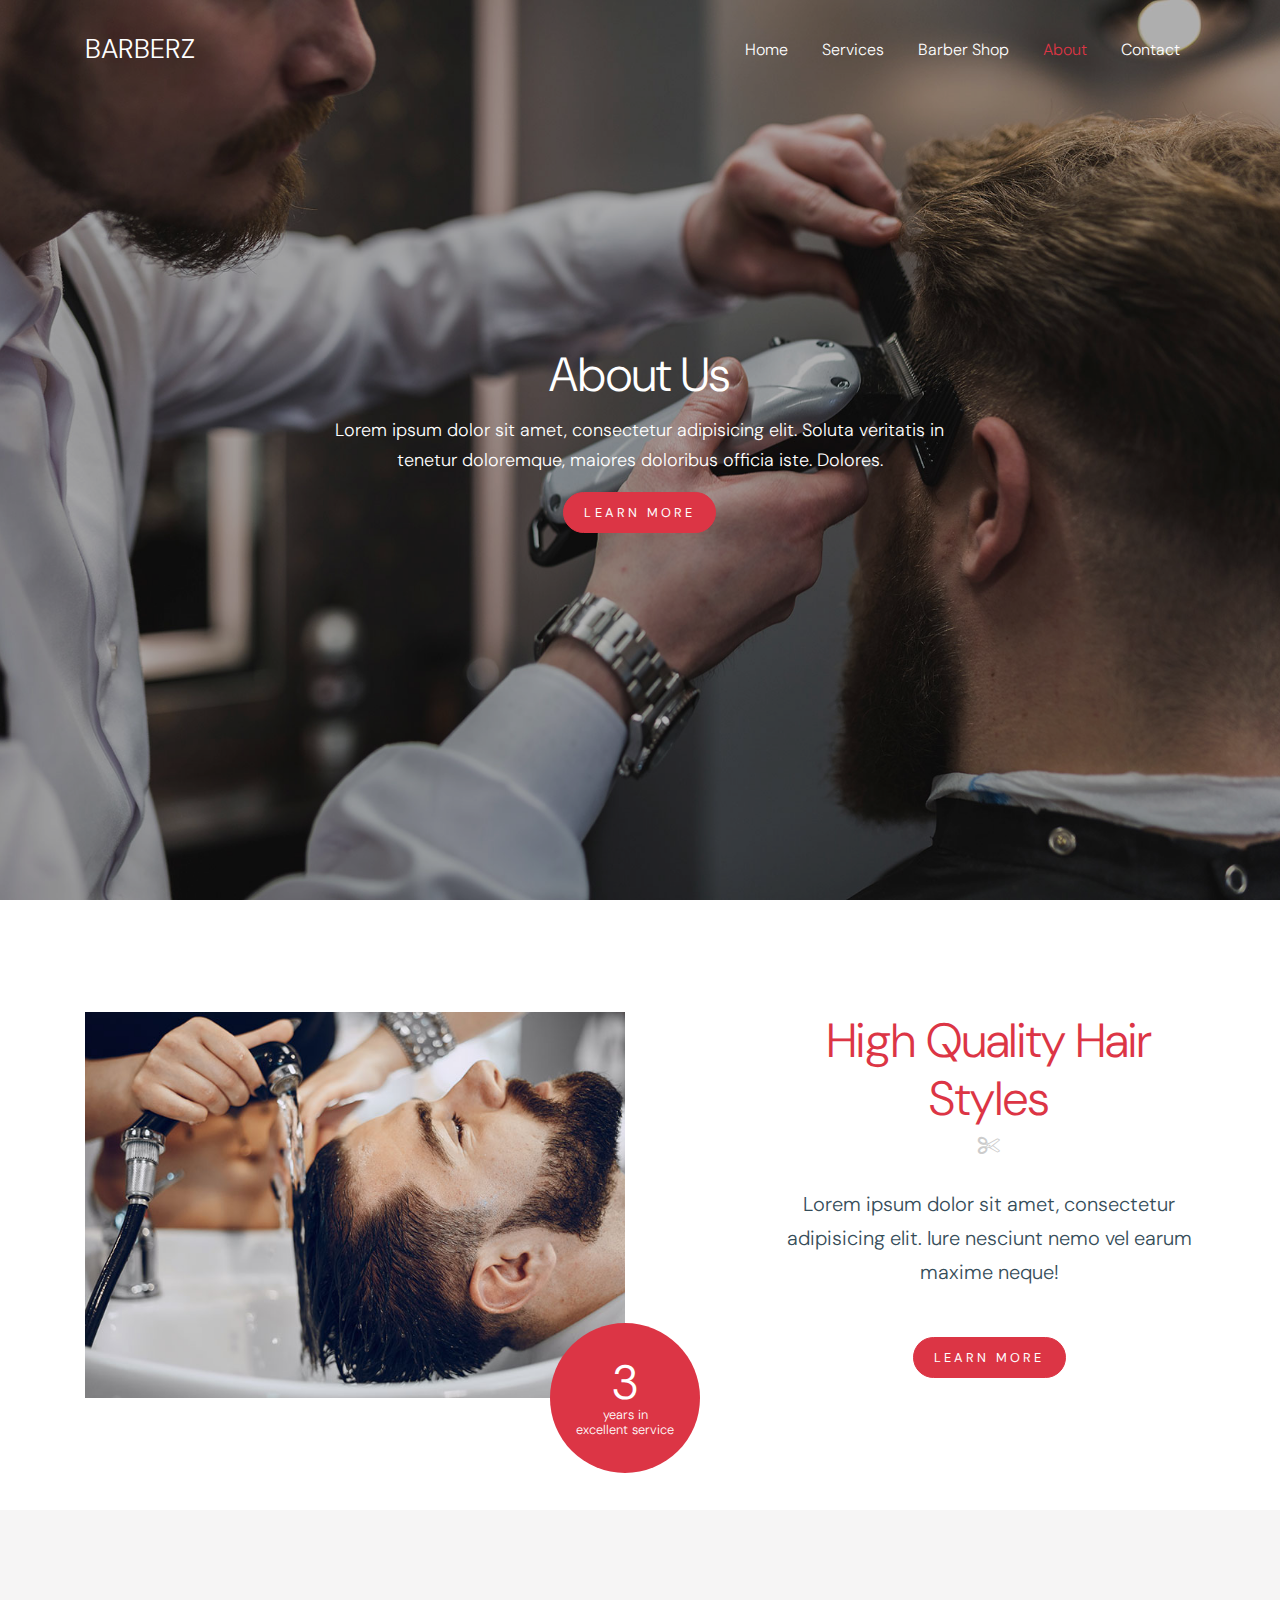
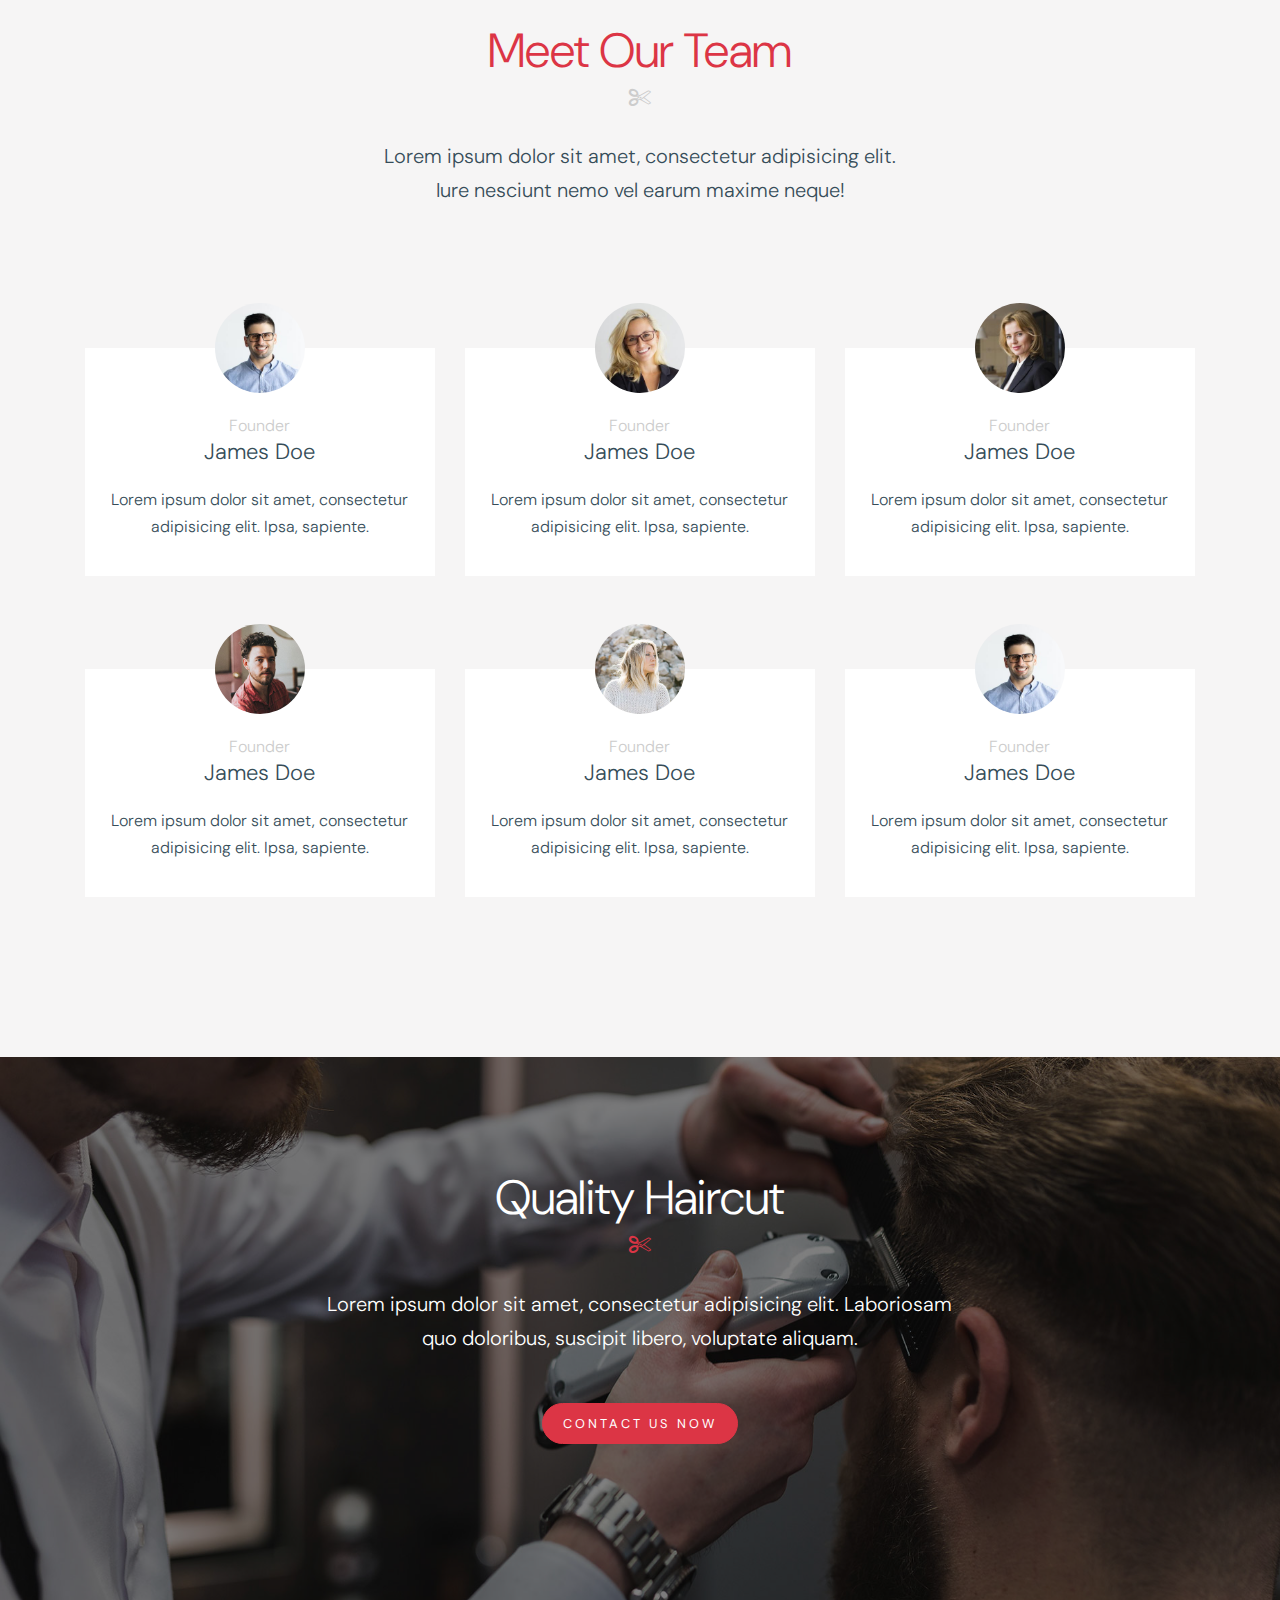
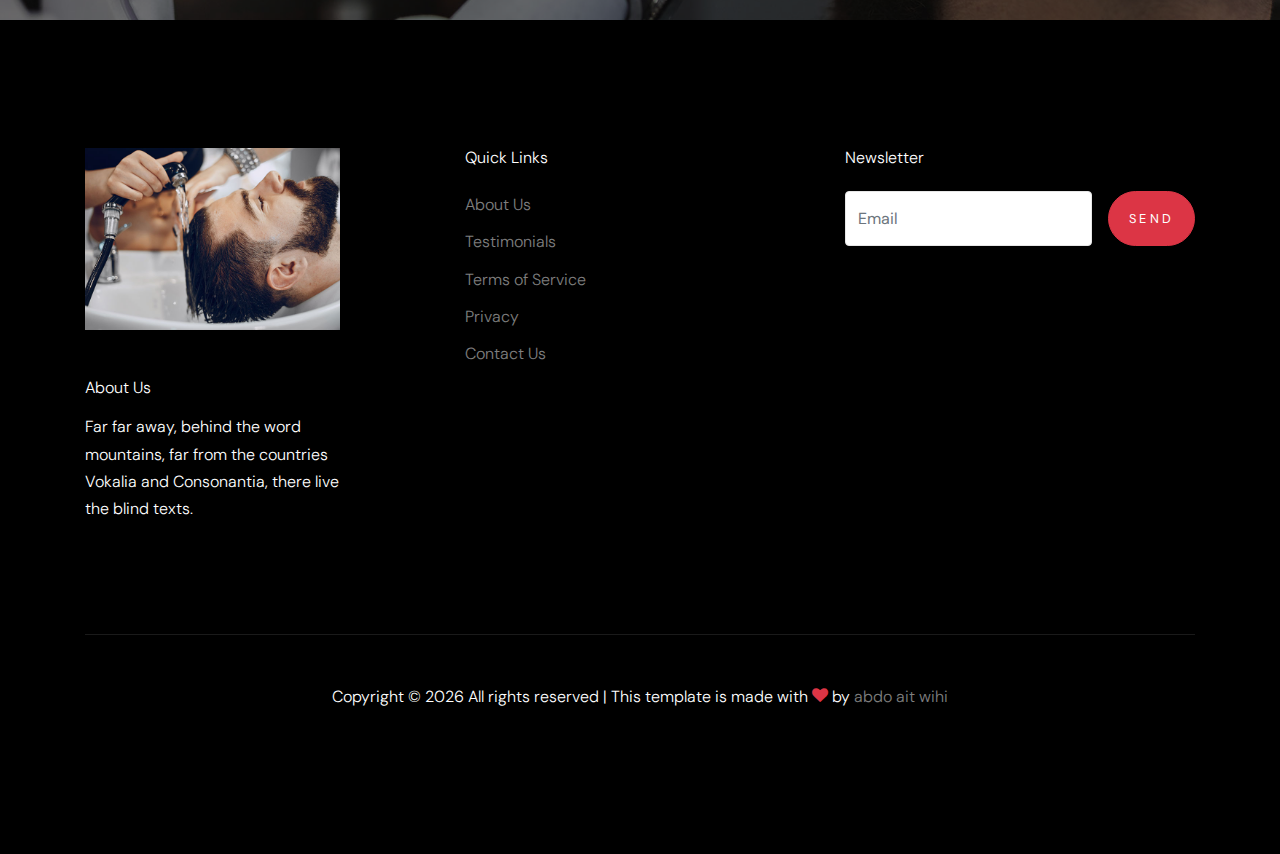
==== commit ace6093c: "added some styles" ====
--- a/about.html
+++ b/about.html
@@ -367,5 +367,6 @@
       <script src="js/bootstrap-datepicker.min.js"></script>
       <script src="js/aos.js"></script>
       <script src="js/main.js"></script>
+      <script src="js/custom.js"></script>
    </body>
 </html>
--- a/css/style.css
+++ b/css/style.css
@@ -1 +1,2320 @@
-html{overflow-x:hidden}.font-size-10{font-size:10px}.font-size-11{font-size:11px}.font-size-12{font-size:12px}.font-size-13{font-size:13px}.font-size-14{font-size:14px}.font-size-15{font-size:15px}.font-size-16{font-size:16px}.font-size-17{font-size:17px}.font-size-18{font-size:18px}.font-size-19{font-size:19px}.font-size-20{font-size:20px}.font-size-21{font-size:21px}.font-size-22{font-size:22px}.font-size-23{font-size:23px}.font-size-24{font-size:24px}.font-size-25{font-size:25px}.font-size-26{font-size:26px}.font-size-27{font-size:27px}.font-size-28{font-size:28px}.font-size-29{font-size:29px}.font-size-30{font-size:30px}.font-gray-1{color:#f7f7f7}.font-gray-2{color:#e9e9e9}.font-gray-3{color:#d9d9d9}.font-gray-4{color:#c9c9c9}.font-gray-5,.block-heading-1 span{color:#b8b8b8}.font-gray-6{color:#a8a8a8}.font-gray-7{color:#939393}.font-gray-8{color:#7b7b7b}.font-gray-9{color:#636363 #4d4d4d}.font-gray-10{color:#353535}.border-gray-1{border-color:#f7f7f7}.border-gray-2{border-color:#e9e9e9}.border-gray-3{border-color:#d9d9d9}.border-gray-4{border-color:#c9c9c9}.border-gray-5{border-color:#b8b8b8}.border-gray-6{border-color:#a8a8a8}.border-gray-7{border-color:#939393}.border-gray-8{border-color:#7b7b7b}.border-gray-9{border-color:#636363 #4d4d4d}.border-gray-10{border-color:#353535}.bg-gray-1{border-color:#f7f7f7}.bg-gray-2{border-color:#e9e9e9}.bg-gray-3{border-color:#d9d9d9}.bg-gray-4{border-color:#c9c9c9}.bg-gray-5{border-color:#b8b8b8}.bg-gray-6{border-color:#a8a8a8}.bg-gray-7{border-color:#939393}.bg-gray-8{border-color:#7b7b7b}.bg-gray-9{border-color:#636363 #4d4d4d}.bg-gray-10{border-color:#353535}.letter-spacing-1{letter-spacing:.1em}.letter-spacing-2{letter-spacing:.2em}.border-w-1{border-width:1px}.border-w-2{border-width:2px}.border-w-3{border-width:3px}.border-w-4{border-width:4px}.border-w-5{border-width:5px}.primary-black--hover{background:#dc3545;color:#fff}.primary-black--hover:hover{background:#000;color:#fff}.primary-dark--hover{background:#dc3545;color:#fff}.primary-dark--hover:hover{background:gray;color:#fff}.primary-primary-outline--hover{background:#dc3545;color:#fff}.primary-primary-outline--hover:hover{border-color:#dc3545;background:0 0}.primary-outline-primary--hover{background:0 0;border-color:#dc3545}.primary-outline-primary--hover:hover{color:#fff;background:#dc3545}body{line-height:1.7;color:#364d59!important;font-weight:300;font-size:1rem}::-moz-selection{background:#000;color:#fff}::selection{background:#000;color:#fff}a{-webkit-transition:.3s all ease;-o-transition:.3s all ease;transition:.3s all ease;text-decoration:none}a:hover{text-decoration:none}h1,h2,h3,h4,h5,.h1,.h2,.h3,.h4,.h5{font-weight:300;color:#364d59}.border-2{border-width:2px}.text-black{color:#000!important}.bg-black{background:#000!important}.color-black-opacity-5{color:rgba(0,0,0,.5)}.color-white-opacity-5{color:rgba(255,255,255,.5)}.btn{border-radius:30px;font-size:.8rem;text-transform:uppercase;letter-spacing:.2rem;padding:10px 20px;text-decoration:none}.btn:active,.btn:focus{outline:none;-webkit-box-shadow:none;box-shadow:none}.btn.btn-outline-white{border-color:#fff;background:0 0;color:#fff}.btn.btn-outline-white:hover{background:#fff;border-color:#fff;color:#000}.line-height-1{line-height:1!important}.bg-black{background:#000}.form-control{height:55px;background:#fff!important;font-family:dm sans,-apple-system,BlinkMacSystemFont,segoe ui,Roboto,helvetica neue,Arial,noto sans,sans-serif,apple color emoji,segoe ui emoji,segoe ui symbol,noto color emoji}.form-control:active,.form-control:focus{border-color:#dc3545}.form-control:hover,.form-control:active,.form-control:focus{-webkit-box-shadow:none!important;box-shadow:none!important}.site-section{padding:2.5em 0}@media(min-width:768px){.site-section{padding:5em 0}}.site-section.site-section-sm{padding:4em 0}.site-footer{padding:4em 0;background:#000}@media(min-width:768px){.site-footer{padding:8em 0}}.site-footer .border-top{border-top:1px solid rgba(255,255,255,.1)!important}.site-footer p{color:#fff}.site-footer h2,.site-footer h3,.site-footer h4,.site-footer h5{color:#fff}.site-footer a{color:rgba(255,255,255,.5)}.site-footer a:hover{color:#fff}.site-footer ul li{margin-bottom:10px}.site-footer .footer-heading{font-size:16px;color:#fff}.bg-text-line{display:inline;background:#000;-webkit-box-shadow:20px 0 0 #000,-20px 0 0 #000;box-shadow:20px 0 0 #000,-20px 0 0 #000}.text-white-opacity-05{color:rgba(255,255,255,.5)}.text-black-opacity-05{color:rgba(0,0,0,.5)}.hover-bg-enlarge{overflow:hidden;position:relative}@media(max-width:991.98px){.hover-bg-enlarge{height:auto!important}}.hover-bg-enlarge>div{-webkit-transform:scale(1);-ms-transform:scale(1);transform:scale(1);-webkit-transition:.8s all ease-in-out;-o-transition:.8s all ease-in-out;transition:.8s all ease-in-out}.hover-bg-enlarge:hover>div,.hover-bg-enlarge:focus>div,.hover-bg-enlarge:active>div{-webkit-transform:scale(1.2);-ms-transform:scale(1.2);transform:scale(1.2)}@media(max-width:991.98px){.hover-bg-enlarge .bg-image-md-height{height:300px!important}}.bg-image{background-size:cover;background-position:center center;background-repeat:no-repeat;background-attachment:fixed}.bg-image.overlay{position:relative}.bg-image.overlay:after{position:absolute;content:"";top:0;left:0;right:0;bottom:0;z-index:0;width:100%;background:rgba(0,0,0,.7)}.bg-image>.container{position:relative;z-index:1}@media(max-width:991.98px){.img-md-fluid{max-width:100%}}@media(max-width:991.98px){.display-1,.display-3{font-size:3rem}}.play-single-big{width:90px;height:90px;display:inline-block;border:2px solid #fff;color:#fff!important;border-radius:50%;position:relative;-webkit-transition:.3s all ease-in-out;-o-transition:.3s all ease-in-out;transition:.3s all ease-in-out}.play-single-big>span{font-size:50px;position:absolute;top:50%;left:50%;-webkit-transform:translate(-40%,-50%);-ms-transform:translate(-40%,-50%);transform:translate(-40%,-50%)}.play-single-big:hover{width:120px;height:120px}.overlap-to-top{margin-top:-150px}.ul-check{margin-bottom:50px}.ul-check li{position:relative;padding-left:35px;margin-bottom:15px;line-height:1.5}.ul-check li:before{left:0;font-size:20px;top:-.3rem;font-family:icomoon;content:"\e5ca";position:absolute}.ul-check.white li:before{color:#fff}.ul-check.success li:before{color:#71bc42}.ul-check.primary li:before{color:#dc3545}.select-wrap,.wrap-icon{position:relative}.select-wrap .icon,.wrap-icon .icon{position:absolute;right:10px;top:50%;-webkit-transform:translateY(-50%);-ms-transform:translateY(-50%);transform:translateY(-50%);font-size:22px}.select-wrap select,.wrap-icon select{-webkit-appearance:none;-moz-appearance:none;appearance:none;width:100%}.top-bar{border-bottom:1px solid #e9ecef!important}.site-navbar{margin-bottom:0;z-index:1999;position:absolute;top:0;width:100%;padding:1rem}@media(max-width:991.98px){.site-navbar{padding-top:3rem;padding-bottom:3rem}}.site-navbar .toggle-button{position:absolute;right:0}.site-navbar .site-logo{margin:0;padding:0;font-size:1.7rem}.site-navbar .site-logo a{text-transform:uppercase;color:#fff}@media(max-width:991.98px){.site-navbar .site-logo{float:left;position:relative}}.site-navbar .site-navigation.border-bottom{border-bottom:1px solid #fff!important}.site-navbar .site-navigation .site-menu{margin:0;padding:0;margin-bottom:0}.site-navbar .site-navigation .site-menu .active{color:#dc3545!important}.site-navbar .site-navigation .site-menu a{text-decoration:none!important;display:inline-block}.site-navbar .site-navigation .site-menu>li{display:inline-block}.site-navbar .site-navigation .site-menu>li>a{margin-left:15px;margin-right:15px;padding:20px 0;color:#fff!important;display:inline-block;text-decoration:none!important}.site-navbar .site-navigation .site-menu>li>a:hover{color:#dc3545}.site-navbar .site-navigation .site-menu>li.active>a{color:#dc3545!important}.site-navbar .site-navigation .site-menu .has-children{position:relative}.site-navbar .site-navigation .site-menu .has-children>a{position:relative;padding-right:20px}.site-navbar .site-navigation .site-menu .has-children>a:before{position:absolute;content:"\e313";font-size:16px;top:50%;right:0;-webkit-transform:translateY(-50%);-ms-transform:translateY(-50%);transform:translateY(-50%);font-family:icomoon}.site-navbar .site-navigation .site-menu .has-children .dropdown{visibility:hidden;opacity:0;top:100%;position:absolute;text-align:left;border-top:2px solid #dc3545;-webkit-box-shadow:0 2px 10px -2px rgba(0,0,0,.1);box-shadow:0 2px 10px -2px rgba(0,0,0,.1);padding:0 0;margin-top:20px;margin-left:0;background:#fff;-webkit-transition:.2s 0s;-o-transition:.2s 0s;transition:.2s 0s}.site-navbar .site-navigation .site-menu .has-children .dropdown.arrow-top{position:absolute}.site-navbar .site-navigation .site-menu .has-children .dropdown.arrow-top:before{display:none;bottom:100%;left:20%;border:solid transparent;content:" ";height:0;width:0;position:absolute;pointer-events:none}.site-navbar .site-navigation .site-menu .has-children .dropdown.arrow-top:before{border-color:transparent;border-bottom-color:#fff;border-width:10px;margin-left:-10px}.site-navbar .site-navigation .site-menu .has-children .dropdown a{text-transform:none;letter-spacing:normal;-webkit-transition:0s all;-o-transition:0s all;transition:0s all;color:#000!important}.site-navbar .site-navigation .site-menu .has-children .dropdown a.active{color:#dc3545!important;background:#f8f9fa}.site-navbar .site-navigation .site-menu .has-children .dropdown>li{list-style:none;padding:0;margin:0;min-width:200px}.site-navbar .site-navigation .site-menu .has-children .dropdown>li>a{padding:9px 20px;display:block}.site-navbar .site-navigation .site-menu .has-children .dropdown>li>a:hover{background:#f8f9fa;color:#ced4da}.site-navbar .site-navigation .site-menu .has-children .dropdown>li.has-children>a:before{content:"\e315";right:20px}.site-navbar .site-navigation .site-menu .has-children .dropdown>li.has-children>.dropdown,.site-navbar .site-navigation .site-menu .has-children .dropdown>li.has-children>ul{left:100%;top:0}.site-navbar .site-navigation .site-menu .has-children .dropdown>li.has-children:hover>a,.site-navbar .site-navigation .site-menu .has-children .dropdown>li.has-children:active>a,.site-navbar .site-navigation .site-menu .has-children .dropdown>li.has-children:focus>a{background:#f8f9fa;color:#ced4da}.site-navbar .site-navigation .site-menu .has-children:hover>a,.site-navbar .site-navigation .site-menu .has-children:focus>a,.site-navbar .site-navigation .site-menu .has-children:active>a{color:#dc3545}.site-navbar .site-navigation .site-menu .has-children:hover,.site-navbar .site-navigation .site-menu .has-children:focus,.site-navbar .site-navigation .site-menu .has-children:active{cursor:pointer}.site-navbar .site-navigation .site-menu .has-children:hover>.dropdown,.site-navbar .site-navigation .site-menu .has-children:focus>.dropdown,.site-navbar .site-navigation .site-menu .has-children:active>.dropdown{-webkit-transition-delay:0s;-o-transition-delay:0s;transition-delay:0s;margin-top:0;visibility:visible;opacity:1}.site-mobile-menu{width:300px;position:fixed;right:0;z-index:2000;padding-top:20px;background:#fff;height:calc(100vh);-webkit-transform:translateX(110%);-ms-transform:translateX(110%);transform:translateX(110%);-webkit-box-shadow:-10px 0 20px -10px rgba(0,0,0,.1);box-shadow:-10px 0 20px -10px rgba(0,0,0,.1);-webkit-transition:.3s all ease-in-out;-o-transition:.3s all ease-in-out;transition:.3s all ease-in-out}.offcanvas-menu .site-mobile-menu{-webkit-transform:translateX(0%);-ms-transform:translateX(0%);transform:translateX(0%)}.site-mobile-menu .site-mobile-menu-header{width:100%;float:left;padding-left:20px;padding-right:20px}.site-mobile-menu .site-mobile-menu-header .site-mobile-menu-close{float:right;margin-top:8px}.site-mobile-menu .site-mobile-menu-header .site-mobile-menu-close span{font-size:30px;display:inline-block;padding-left:10px;padding-right:0;line-height:1;cursor:pointer;-webkit-transition:.3s all ease;-o-transition:.3s all ease;transition:.3s all ease}.site-mobile-menu .site-mobile-menu-header .site-mobile-menu-close span:hover{color:#ced4da}.site-mobile-menu .site-mobile-menu-header .site-mobile-menu-logo{float:left;margin-top:10px;margin-left:0}.site-mobile-menu .site-mobile-menu-header .site-mobile-menu-logo a{display:inline-block;text-transform:uppercase}.site-mobile-menu .site-mobile-menu-header .site-mobile-menu-logo a img{max-width:70px}.site-mobile-menu .site-mobile-menu-header .site-mobile-menu-logo a:hover{text-decoration:none}.site-mobile-menu .site-mobile-menu-body{overflow-y:scroll;-webkit-overflow-scrolling:touch;position:relative;padding:0 20px 20px;height:calc(100vh - 52px);padding-bottom:150px}.site-mobile-menu .site-nav-wrap{padding:0;margin:0;list-style:none;position:relative}.site-mobile-menu .site-nav-wrap a{padding:10px 20px;display:block;position:relative;color:#212529}.site-mobile-menu .site-nav-wrap a:hover{color:#dc3545}.site-mobile-menu .site-nav-wrap li{position:relative;display:block}.site-mobile-menu .site-nav-wrap li .nav-link.active{color:#dc3545}.site-mobile-menu .site-nav-wrap li.active>a{color:#dc3545}.site-mobile-menu .site-nav-wrap .arrow-collapse{position:absolute;right:0;top:10px;z-index:20;width:36px;height:36px;text-align:center;cursor:pointer;border-radius:50%}.site-mobile-menu .site-nav-wrap .arrow-collapse:hover{background:#f8f9fa}.site-mobile-menu .site-nav-wrap .arrow-collapse:before{font-size:12px;z-index:20;font-family:icomoon;content:"\f078";position:absolute;top:50%;left:50%;-webkit-transform:translate(-50%,-50%) rotate(-180deg);-ms-transform:translate(-50%,-50%) rotate(-180deg);transform:translate(-50%,-50%) rotate(-180deg);-webkit-transition:.3s all ease;-o-transition:.3s all ease;transition:.3s all ease}.site-mobile-menu .site-nav-wrap .arrow-collapse.collapsed:before{-webkit-transform:translate(-50%,-50%);-ms-transform:translate(-50%,-50%);transform:translate(-50%,-50%)}.site-mobile-menu .site-nav-wrap>li{display:block;position:relative;float:left;width:100%}.site-mobile-menu .site-nav-wrap>li>a{padding-left:20px;font-size:20px}.site-mobile-menu .site-nav-wrap>li>ul{padding:0;margin:0;list-style:none}.site-mobile-menu .site-nav-wrap>li>ul>li{display:block}.site-mobile-menu .site-nav-wrap>li>ul>li>a{padding-left:40px;font-size:16px}.site-mobile-menu .site-nav-wrap>li>ul>li>ul{padding:0;margin:0}.site-mobile-menu .site-nav-wrap>li>ul>li>ul>li{display:block}.site-mobile-menu .site-nav-wrap>li>ul>li>ul>li>a{font-size:16px;padding-left:60px}.site-mobile-menu .site-nav-wrap[data-class=social]{float:left;width:100%;margin-top:30px;padding-bottom:5em}.site-mobile-menu .site-nav-wrap[data-class=social]>li{width:auto}.site-mobile-menu .site-nav-wrap[data-class=social]>li:first-child a{padding-left:15px!important}.sticky-wrapper{position:relative;z-index:100;width:100%;position:absolute;top:0}.sticky-wrapper .site-navbar{-webkit-transition:.3s all ease;-o-transition:.3s all ease;transition:.3s all ease}.sticky-wrapper .site-navbar{background:#fff}.sticky-wrapper .site-navbar ul li a{color:rgba(255,255,255,.7)!important}.sticky-wrapper .site-navbar ul li a.active{color:#fff!important}.sticky-wrapper.is-sticky .site-navbar{background:#fff;-webkit-box-shadow:4px 0 20px -5px rgba(0,0,0,.2);box-shadow:4px 0 20px -5px rgba(0,0,0,.2)}.sticky-wrapper.is-sticky .site-navbar .site-logo a{color:#dc3545}.sticky-wrapper.is-sticky .site-navbar ul li a{color:#000!important}.sticky-wrapper.is-sticky .site-navbar ul li a.active{color:#dc3545!important}.sticky-wrapper .shrink{padding-top:0!important;padding-bottom:0!important}@media(max-width:991.98px){.sticky-wrapper .shrink{padding-top:30px!important;padding-bottom:30px!important}}.site-section-cover{position:relative;background-size:cover;background-repeat:no-repeat;background-position:center center}.site-section-cover,.site-section-cover .container{position:relative;z-index:2}.site-section-cover,.site-section-cover .container>.row{height:calc(100vh - 196px);min-height:677px}@media(max-width:991.98px){.site-section-cover,.site-section-cover .container>.row{height:calc(70vh - 196px);min-height:600px}}.site-section-cover.overlay{position:relative}.site-section-cover.overlay:before{position:absolute;content:"";top:0;left:0;right:0;bottom:0;background:rgba(0,0,0,.3);z-index:1}.site-section-cover.inner-page,.site-section-cover.inner-page .container>.row{height:auto;min-height:auto;padding:2em 0}.site-section-cover.img-bg-section{background-size:cover;background-repeat:no-repeat}.site-section-cover h1{font-size:3rem;color:#fff;line-height:1}@media(max-width:991.98px){.site-section-cover h1{font-size:2rem}}.site-section-cover p{font-size:18px;color:#fff}.site-section{padding:7rem 0}@media(max-width:991.98px){.site-section{padding:3rem 0}}.block-heading-1 span{text-transform:uppercase;font-size:12px;letter-spacing:.1em;font-weight:700}.block-heading-1 h2{font-size:3rem;color:#dc3545}@media(max-width:991.98px){.block-heading-1 h2{font-size:2rem}}.block-feature-1-wrap{margin-bottom:7rem}.block-feature-1-wrap>.container>.row{margin-left:-18px;margin-right:-18px}.block-feature-1-wrap>.container>.row>.col,.block-feature-1-wrap>.container>.row>[class*=col-]{padding-right:36px;padding-left:36px}.block-feature-1{background:#f2f2f2;padding:30px 30px 30px 50px;position:relative}.block-feature-1 h2{font-size:18px}.block-feature-1 .icon{width:80px;height:80px;display:inline-block;border-radius:50%;position:absolute;left:-40px;top:50%;border:4px solid #fff;-webkit-transform:translateY(-50%);-ms-transform:translateY(-50%);transform:translateY(-50%);text-align:center}.block-feature-1 .icon>span{font-size:40px;color:#fff;position:absolute;top:50%;left:50%;-webkit-transform:translate(-50%,-50%);-ms-transform:translate(-50%,-50%);transform:translate(-50%,-50%)}.block-img-video-1-wrap .block-img-video-1{position:relative;margin-top:-10rem}@media(max-width:991.98px){.block-img-video-1-wrap .block-img-video-1{margin-top:-6rem}}.block-img-video-1>a{display:block;position:relative;cursor:pointer}.block-img-video-1>a .icon{position:absolute;width:80px;height:80px;border-radius:50%;display:inline-block;top:50%;left:50%;-webkit-transform:translate(-50%,-50%);-ms-transform:translate(-50%,-50%);transform:translate(-50%,-50%);background:#fff;-webkit-transition:.3s all ease-in-out;-o-transition:.3s all ease-in-out;transition:.3s all ease-in-out}.block-img-video-1>a .icon>span{position:absolute;top:50%;font-size:.8rem;left:50%;-webkit-transform:translate(-50%,-50%);-ms-transform:translate(-50%,-50%);transform:translate(-50%,-50%);color:#000}.block-img-video-1>a:hover .icon{background:#fff;width:90px;height:90px}.block-counter-1{text-align:center}.block-counter-1 .number,.block-counter-1 .caption{display:block;line-height:1}.block-counter-1 .number{color:#dc3545;font-size:4rem;position:relative;padding-bottom:20px;margin-bottom:20px}@media(max-width:991.98px){.block-counter-1 .number{font-size:2rem}}.block-counter-1 .number:after{position:absolute;content:"";width:50px;height:3px;left:50%;bottom:0;-webkit-transform:translateX(-50%);-ms-transform:translateX(-50%);transform:translateX(-50%);background:rgba(52,58,64,.3)}.block-counter-1 .caption{font-size:14px;letter-spacing:.05em}.block-team-member-1{padding:30px;border:1px solid #e9ecef;background:#fff;position:relative;top:0;-webkit-transition:.15s all ease-in-out;-o-transition:.15s all ease-in-out;transition:.15s all ease-in-out}.block-team-member-1 figure img{max-width:130px!important;margin-left:auto;margin-right:auto}.block-social-1>a{display:inline-block;width:30px;height:30px;position:relative}.block-social-1>a span{position:absolute;top:50%;left:50%;-webkit-transform:translate(-50%,-50%);-ms-transform:translate(-50%,-50%);transform:translate(-50%,-50%)}.block-testimony-1{padding:20px;position:relative}.block-testimony-1 blockquote{background:#fff;padding:30px;font-style:italic;font-size:18px;color:#000;font-family:georgia,Times,serif;position:relative}.block-testimony-1 figure{position:relative;padding-top:20px}.block-testimony-1 figure:before{position:absolute;content:"";width:50px;left:50%;display:none;top:0;-webkit-transform:translateX(-50%);-ms-transform:translateX(-50%);transform:translateX(-50%);background:#dc3545;height:2px}.block-testimony-1 figure img{max-width:60px}.block-testimony-1 h3{font-size:18px}.block-13 .owl-nav{display:none}.block-13 .owl-dots{text-align:center;position:relative;bottom:-30px}.block-13 .owl-dots .owl-dot{display:inline-block}.block-13 .owl-dots .owl-dot span{display:inline-block;width:7px;height:7px;border-radius:4px;background:#ccc;-webkit-transition:.3s all cubic-bezier(.32,.71,.53,.53);-o-transition:.3s all cubic-bezier(.32,.71,.53,.53);transition:.3s all cubic-bezier(.32,.71,.53,.53);margin:3px}.block-13 .owl-dots .owl-dot.active span{background:#dc3545}.post-entry{background:#fff;padding:30px;border:1px solid #e6e6e6;border-radius:4px;-webkit-transition:.3s all ease;-o-transition:.3s all ease;transition:.3s all ease}.post-entry:hover{-webkit-box-shadow:0 5px 15px -5px rgba(0,0,0,.1);box-shadow:0 5px 15px -5px rgba(0,0,0,.1)}.post-entry h2{font-size:20px}.post-entry *:last-child{margin-bottom:0}.by{color:#000;border-bottom:1px dotted #ccc}.by:hover{border-bottom:1px dotted #dc3545}.form-control{border:none;border:1px solid #e6e6e6}.form-control:hover,.form-control:active,.form-control:focus{border:1px solid #666}.sidebar-box{margin-bottom:30px;padding:25px;font-size:15px;width:100%;float:left;background:#fff}.sidebar-box *:last-child{margin-bottom:0}.sidebar-box h3{font-size:18px;margin-bottom:15px}.categories li,.sidelink li{position:relative;margin-bottom:10px;padding-bottom:10px;border-bottom:1px dotted #dee2e6;list-style:none}.categories li:last-child,.sidelink li:last-child{margin-bottom:0;border-bottom:none;padding-bottom:0}.categories li a,.sidelink li a{display:block}.categories li a span,.sidelink li a span{position:absolute;right:0;top:0;color:#ccc}.categories li.active a,.sidelink li.active a{color:#000;font-style:italic}.comment-form-wrap{clear:both}.comment-list{padding:0;margin:0}.comment-list .children{padding:50px 0 0 40px;margin:0;float:left;width:100%}.comment-list li{padding:0;margin:0 0 30px;float:left;width:100%;clear:both;list-style:none}.comment-list li .vcard{width:80px;float:left}.comment-list li .vcard img{width:50px;border-radius:50%}.comment-list li .comment-body{float:right;width:calc(100% - 80px)}.comment-list li .comment-body h3{font-size:20px;color:#000}.comment-list li .comment-body .meta{text-transform:uppercase;font-size:13px;letter-spacing:.1em;color:#ccc}.comment-list li .comment-body .reply{padding:5px 10px;background:#e6e6e6;color:#000;text-transform:uppercase;font-size:14px}.comment-list li .comment-body .reply:hover{color:#000;background:#e3e3e3}.search-form{background:#f7f7f7;padding:10px}.search-form .form-group{position:relative}.search-form .form-group input{padding-right:50px}.search-form .icon{position:absolute;top:50%;right:20px;-webkit-transform:translateY(-50%);-ms-transform:translateY(-50%);transform:translateY(-50%)}.post-meta{font-size:13px;text-transform:uppercase;letter-spacing:.2em}.post-meta a{color:#fff;border-bottom:1px solid rgba(255,255,255,.5)}.slide{height:100vh;min-height:900px;background-size:cover}.border-w-2{border-width:2px!important}.block__73694 .block__73422{background-size:cover;background-position:center center;background-repeat:no-repeat}@media(max-width:991.98px){.block__73694 .block__73422{height:400px}}@media(max-width:991.98px){.slide-one-item .owl-nav{display:none}}.slide-one-item .owl-nav .owl-prev,.slide-one-item .owl-nav .owl-next{position:absolute;top:50%;-webkit-transform:translateY(-50%);-ms-transform:translateY(-50%);transform:translateY(-50%);font-size:2rem;color:rgba(255,255,255,.4)}.slide-one-item .owl-nav .owl-prev:hover,.slide-one-item .owl-nav .owl-next:hover{color:#fff}.slide-one-item .owl-nav .owl-prev{left:20px}.slide-one-item .owl-nav .owl-next{right:20px}.slide-one-item .owl-dots{position:absolute;bottom:20px;width:100%;text-align:center;z-index:2}.slide-one-item .owl-dots .owl-dot{display:inline-block}.slide-one-item .owl-dots .owl-dot>span{-webkit-transition:.3s all cubic-bezier(.32,.71,.53,.53);-o-transition:.3s all cubic-bezier(.32,.71,.53,.53);transition:.3s all cubic-bezier(.32,.71,.53,.53);display:inline-block;width:7px;height:7px;border-radius:4px;background:rgba(255,255,255,.4);margin:3px}.slide-one-item .owl-dots .owl-dot.active>span{width:20px;background:#fff}.footer-suscribe-form .form-control{color:#000}.footer-suscribe-form .form-control:hover,.footer-suscribe-form .form-control:active,.footer-suscribe-form .form-control:focus{color:#000!important}.footer-suscribe-form .btn{color:#fff}.ftco-blocks-cover-1 .ftco-service-image-1{margin-top:-70px;position:static}.ftco-cover-1{background-size:cover;background-position:center center;background-repeat:no-repeat}.ftco-cover-1,.ftco-cover-1 .container>.row{height:100vh;min-height:900px}.ftco-cover-1.innerpage,.ftco-cover-1.innerpage .container>.row{height:90vh;min-height:700px}.ftco-cover-1>.container{position:relative}.ftco-cover-1.overlay{position:relative}.ftco-cover-1.overlay:before{content:"";position:absolute;top:0;left:0;right:0;bottom:0;opacity:.5;background:#000}.ftco-cover-1.overlay h1{color:#fff;font-size:3rem}.ftco-cover-1.overlay p{color:#fff}.ftco-cover-1.overlay p a{color:#fff;font-weight:700}.ftco-cover-1.overlay p a:hover{text-decoration:none}.ftco-cover-1.overlay form .form-control,.ftco-cover-1.overlay form .btn{height:55px;border-radius:4px}.ftco-cover-1.overlay form .form-control{padding-left:20px;padding-right:20px;border-color:transparent;margin-right:10px}.ftco-cover-1.overlay form .btn{border-color:transparent}.owl-all .owl-dots{text-align:center;margin-top:30px}.owl-all .owl-dots .owl-dot{display:inline-block}.owl-all .owl-dots .owl-dot>span{display:inline-block;width:7px;height:7px;background:#ccc;margin:5px;border-radius:50%}.owl-all .owl-dots .owl-dot.active>span{background:#dc3545}@media(min-width:992px){.owl-all .owl-nav,.owl-all .owl-dots{display:none}.owl-all .owl-stage{-webkit-transform:none!important;-ms-transform:none!important;transform:none!important;width:120%!important;padding-top:10px}.owl-all .owl-carousel .owl-stage-outer{width:100%;overflow:visible}.owl-all .owl-stage-outer>.owl-stage>.owl-item{display:-ms-inline-grid;display:inline-grid;float:none;margin-bottom:30px}}.blog-entry .blog-thumbnail{-webkit-box-flex:0;-ms-flex:0 0 150px;flex:0 0 150px;margin-right:20px}.blog-entry .blog-thumbnail img{border-radius:4px}.blog-entry .blog-excerpt a{color:#000}.blog-entry .blog-excerpt a:hover{color:#dc3545}.bg-light{background-color:#f6f5f5!important}.post-entry-1 .meta{color:#ccc}.post-entry-1 .post-entry-1-contents{background:#fff;padding:20px}.post-entry-1 .post-entry-1-contents h2{font-size:22px;margin-bottom:20px}.post-entry-1 .post-entry-1-contents h2 a{color:#000}.post-entry-1 .post-entry-1-contents h2 a:hover{color:#dc3545}.post-entry-1.person-1{text-align:center}.post-entry-1.person-1 img{width:90px;border-radius:50%;margin:0 auto -45px}.post-entry-1.person-1 .post-entry-1-contents{padding-top:4rem}.feature-car-rent-box-1{position:relative;padding:30px;background:#fff}.feature-car-rent-box-1:before{content:"";position:absolute;top:0;left:0;right:0;height:10px;width:100%;background:#dc3545}.feature-car-rent-box-1 ul{padding:0;margin:0}.feature-car-rent-box-1 ul li{display:block;padding:20px 0;list-style:none;border-bottom:1px solid #efefef;margin:0;position:relative}.feature-car-rent-box-1 ul li .spec{position:absolute;right:0}.feature-car-rent-box-1 ul li:last-child{border-bottom:none}.trip-form{padding:40px 30px;background:#fff;position:relative;margin-top:-90px;-webkit-box-shadow:0 0 10px 0 rgba(0,0,0,.1);box-shadow:0 0 10px 0 rgba(0,0,0,.1)}.trip-form h3{font-size:20px;margin-bottom:30px;color:#000}.item-1{border-radius:4px;position:relative;overflow:hidden;background:#fff}.item-1 .item-1-contents{padding:30px;border:1px solid #ccc;border-bottom-left-radius:4px;border-bottom-right-radius:4px;border-top:none;position:relative}.item-1 .item-1-contents ul{list-style:none;display:block;margin:0;padding:0}.item-1 .item-1-contents ul li{list-style:none;margin:0 0 10px;padding:0;position:relative}.item-1 .item-1-contents ul li .price{-webkit-box-flex:0;-ms-flex:0 0 90px;flex:0 0 90px;text-align:right}.item-1 .item-1-contents h3{position:relative;color:#dc3545;padding-bottom:30px;margin-bottom:30px}.item-1 .item-1-contents h3:after{left:0;bottom:0;content:"";width:40px;height:2px;background:#dc3545;position:absolute}.how-it-works .step{width:20%;display:inline-block;text-align:center;position:relative}.how-it-works .step:after{width:100%;height:4px;content:"";position:absolute;z-index:-1;top:25px;background:#dc3545}.how-it-works .step:last-child:after{display:none}.how-it-works .step .number{z-index:1;width:50px;height:50px;border:4px solid #dc3545;background:#fff;border-radius:50%;color:#dc3545;display:block;position:relative;margin:0 auto 10px}.how-it-works .step .number>span{position:absolute;top:50%;left:50%;-webkit-transform:translate(-50%,-50%);-ms-transform:translate(-50%,-50%);transform:translate(-50%,-50%);font-size:1.3rem;color:#dc3545}.how-it-works .step .caption{display:block}.service-1{text-align:center}.service-1 .service-1-icon{background:#dc3545;width:90px;height:90px;margin-bottom:20px;position:relative;display:inline-block;border:4px solid #dc3545;border-radius:50%;color:#fff}.service-1 .service-1-icon>span{position:absolute;top:50%;left:50%;-webkit-transform:translate(-50%,-50%);-ms-transform:translate(-50%,-50%);transform:translate(-50%,-50%);font-size:3rem}.service-1 .service-1-contents h3,.service-1 .service-1-contents p{color:#fff}.service-1 .service-1-contents h3{margin-bottom:10px;font-size:20px}.service-1.dark .service-1-contents h3,.service-1.dark .service-1-contents p{color:#000}.service-1.dark .service-1-contents h3{margin-bottom:10px;font-size:20px}.service-1.dark .service-1-contents h3,.service-1.dark .service-1-contents p{color:#000}.section-3{background-size:cover;background-position:center;background-repeat:no-repeat;position:relative}.section-3>.container{z-index:2}.section-3:before{position:absolute;top:0;left:0;right:0;bottom:0;content:"";background-color:rgba(0,0,0,.5)}.testimonial-2{background:#fff;padding:30px}.testimonial-2 blockquote{font-size:1.3rem}.testimonial-2 .v-card img{width:50px;-webkit-box-flex:0;-ms-flex:0 0 50px;flex:0 0 50px;border-radius:50%}.scissors{position:relative;padding-bottom:30px;margin-bottom:30px;font-size:3rem;color:#dc3545}@media(max-width:991.98px){.scissors{font-size:2rem}}.scissors:after{bottom:0;left:0;font-size:22px;content:"\f0c4";font-family:icomoon;position:absolute;color:#ccc}.scissors.primary-color-icon:after{color:#dc3545}.scissors.text-center:after{left:50%;-webkit-transform:translateX(-50%);-ms-transform:translateX(-50%);transform:translateX(-50%)}.nonloop-block-13 .owl-nav{display:none}.nonloop-block-13 .owl-stage{display:-webkit-box;display:-ms-flexbox;display:flex}.nonloop-block-13 .owl-stage .owl-item{height:100%!important}.hair-style .place{display:block;-webkit-transition:.3s all ease;-o-transition:.3s all ease;transition:.3s all ease}.hair-style .place:hover,.hair-style .place:focus{opacity:.7}.hair-style .place img{max-width:100%;margin-bottom:20px}.hair-style .place h2{font-size:18px;line-height:1.5}.hair-style .place p{font-size:13px;color:#ccc}.img-years{position:relative;display:block}.img-years .year{width:150px;height:150px;border-radius:50%;background:#dc3545;position:absolute;right:0;bottom:0;-webkit-transform:translate(50%,50%);-ms-transform:translate(50%,50%);transform:translate(50%,50%)}@media(max-width:991.98px){.img-years .year{position:relative;-webkit-transform:translate(0%,0%);-ms-transform:translate(0%,0%);transform:translate(0%,0%);margin:-30px auto 0}}.img-years .year>span{width:100%;color:#fff;text-align:center;position:absolute;top:50%;left:50%;font-size:3rem;display:block;line-height:1;-webkit-transform:translate(-50%,-50%);-ms-transform:translate(-50%,-50%);transform:translate(-50%,-50%)}.img-years .year>span>span{line-height:1.2;display:block;font-size:.8rem}+html {
+  overflow-x: hidden;
+}
+
+.font-size-10 {
+  font-size: 10px;
+}
+
+.font-size-11 {
+  font-size: 11px;
+}
+
+.font-size-12 {
+  font-size: 12px;
+}
+
+.font-size-13 {
+  font-size: 13px;
+}
+
+.font-size-14 {
+  font-size: 14px;
+}
+
+.font-size-15 {
+  font-size: 15px;
+}
+
+.font-size-16 {
+  font-size: 16px;
+}
+
+.font-size-17 {
+  font-size: 17px;
+}
+
+.font-size-18 {
+  font-size: 18px;
+}
+
+.font-size-19 {
+  font-size: 19px;
+}
+
+.font-size-20 {
+  font-size: 20px;
+}
+
+.font-size-21 {
+  font-size: 21px;
+}
+
+.font-size-22 {
+  font-size: 22px;
+}
+
+.font-size-23 {
+  font-size: 23px;
+}
+
+.font-size-24 {
+  font-size: 24px;
+}
+
+.font-size-25 {
+  font-size: 25px;
+}
+
+.font-size-26 {
+  font-size: 26px;
+}
+
+.font-size-27 {
+  font-size: 27px;
+}
+
+.font-size-28 {
+  font-size: 28px;
+}
+
+.font-size-29 {
+  font-size: 29px;
+}
+
+.font-size-30 {
+  font-size: 30px;
+}
+
+.font-gray-1 {
+  color: #f7f7f7;
+}
+
+.font-gray-2 {
+  color: #e9e9e9;
+}
+
+.font-gray-3 {
+  color: #d9d9d9;
+}
+
+.font-gray-4 {
+  color: #c9c9c9;
+}
+
+.font-gray-5,
+.block-heading-1 span {
+  color: #b8b8b8;
+}
+
+.font-gray-6 {
+  color: #a8a8a8;
+}
+
+.font-gray-7 {
+  color: #939393;
+}
+
+.font-gray-8 {
+  color: #7b7b7b;
+}
+
+.font-gray-9 {
+  color: #636363 #4d4d4d;
+}
+
+.font-gray-10 {
+  color: #353535;
+}
+
+.border-gray-1 {
+  border-color: #f7f7f7;
+}
+
+.border-gray-2 {
+  border-color: #e9e9e9;
+}
+
+.border-gray-3 {
+  border-color: #d9d9d9;
+}
+
+.border-gray-4 {
+  border-color: #c9c9c9;
+}
+
+.border-gray-5 {
+  border-color: #b8b8b8;
+}
+
+.border-gray-6 {
+  border-color: #a8a8a8;
+}
+
+.border-gray-7 {
+  border-color: #939393;
+}
+
+.border-gray-8 {
+  border-color: #7b7b7b;
+}
+
+.border-gray-9 {
+  border-color: #636363 #4d4d4d;
+}
+
+.border-gray-10 {
+  border-color: #353535;
+}
+
+.bg-gray-1 {
+  border-color: #f7f7f7;
+}
+
+.bg-gray-2 {
+  border-color: #e9e9e9;
+}
+
+.bg-gray-3 {
+  border-color: #d9d9d9;
+}
+
+.bg-gray-4 {
+  border-color: #c9c9c9;
+}
+
+.bg-gray-5 {
+  border-color: #b8b8b8;
+}
+
+.bg-gray-6 {
+  border-color: #a8a8a8;
+}
+
+.bg-gray-7 {
+  border-color: #939393;
+}
+
+.bg-gray-8 {
+  border-color: #7b7b7b;
+}
+
+.bg-gray-9 {
+  border-color: #636363 #4d4d4d;
+}
+
+.bg-gray-10 {
+  border-color: #353535;
+}
+
+.letter-spacing-1 {
+  letter-spacing: 0.1em;
+}
+
+.letter-spacing-2 {
+  letter-spacing: 0.2em;
+}
+
+.border-w-1 {
+  border-width: 1px;
+}
+
+.border-w-2 {
+  border-width: 2px;
+}
+
+.border-w-3 {
+  border-width: 3px;
+}
+
+.border-w-4 {
+  border-width: 4px;
+}
+
+.border-w-5 {
+  border-width: 5px;
+}
+
+.primary-black--hover {
+  background: #dc3545;
+  color: #fff;
+}
+
+.primary-black--hover:hover {
+  background: #000;
+  color: #fff;
+}
+
+.primary-dark--hover {
+  background: #dc3545;
+  color: #fff;
+}
+
+.primary-dark--hover:hover {
+  background: gray;
+  color: #fff;
+}
+
+.primary-primary-outline--hover {
+  background: #dc3545;
+  color: #fff;
+}
+
+.primary-primary-outline--hover:hover {
+  border-color: #dc3545;
+  background: 0 0;
+}
+
+.primary-outline-primary--hover {
+  background: 0 0;
+  border-color: #dc3545;
+}
+
+.primary-outline-primary--hover:hover {
+  color: #fff;
+  background: #dc3545;
+}
+
+body {
+  line-height: 1.7;
+  color: #364d59 !important;
+  font-weight: 300;
+  font-size: 1rem;
+}
+
+::-moz-selection {
+  background: #000;
+  color: #fff;
+}
+
+::selection {
+  background: #000;
+  color: #fff;
+}
+
+a {
+  -webkit-transition: 0.3s all ease;
+  transition: 0.3s all ease;
+  text-decoration: none;
+}
+
+a:hover {
+  text-decoration: none;
+}
+
+h1,
+h2,
+h3,
+h4,
+h5,
+.h1,
+.h2,
+.h3,
+.h4,
+.h5 {
+  font-weight: 300;
+  color: #364d59;
+}
+
+.border-2 {
+  border-width: 2px;
+}
+
+.text-black {
+  color: #000 !important;
+}
+
+.bg-black {
+  background: #000 !important;
+}
+
+.color-black-opacity-5 {
+  color: rgba(0, 0, 0, 0.5);
+}
+
+.color-white-opacity-5 {
+  color: rgba(255, 255, 255, 0.5);
+}
+
+.btn {
+  border-radius: 30px;
+  font-size: 0.8rem;
+  text-transform: uppercase;
+  letter-spacing: 0.2rem;
+  padding: 10px 20px;
+  text-decoration: none;
+}
+
+.btn:active,
+.btn:focus {
+  outline: none;
+  -webkit-box-shadow: none;
+  box-shadow: none;
+}
+
+.btn.btn-outline-white {
+  border-color: #fff;
+  background: 0 0;
+  color: #fff;
+}
+
+.btn.btn-outline-white:hover {
+  background: #fff;
+  border-color: #fff;
+  color: #000;
+}
+
+.line-height-1 {
+  line-height: 1 !important;
+}
+
+.bg-black {
+  background: #000;
+}
+
+.form-control {
+  height: 55px;
+  background: #fff !important;
+  font-family: dm sans, -apple-system, BlinkMacSystemFont, segoe ui, Roboto,+ helvetica neue, Arial, noto sans, sans-serif, apple color emoji,+ segoe ui emoji, segoe ui symbol, noto color emoji;
+}
+
+.form-control:active,
+.form-control:focus {
+  border-color: #dc3545;
+}
+
+.form-control:hover,
+.form-control:active,
+.form-control:focus {
+  -webkit-box-shadow: none !important;
+  box-shadow: none !important;
+}
+
+.site-section {
+  padding: 2.5em 0;
+}
+
+@media (min-width: 768px) {
+  .site-section {
+    padding: 5em 0;
+  }
+}
+
+.site-section.site-section-sm {
+  padding: 4em 0;
+}
+
+.site-footer {
+  padding: 4em 0;
+  background: #000;
+}
+
+@media (min-width: 768px) {
+  .site-footer {
+    padding: 8em 0;
+  }
+}
+
+.site-footer .border-top {
+  border-top: 1px solid rgba(255, 255, 255, 0.1) !important;
+}
+
+.site-footer p {
+  color: #fff;
+}
+
+.site-footer h2,
+.site-footer h3,
+.site-footer h4,
+.site-footer h5 {
+  color: #fff;
+}
+
+.site-footer a {
+  color: rgba(255, 255, 255, 0.5);
+}
+
+.site-footer a:hover {
+  color: #fff;
+}
+
+.site-footer ul li {
+  margin-bottom: 10px;
+}
+
+.site-footer .footer-heading {
+  font-size: 16px;
+  color: #fff;
+}
+
+.bg-text-line {
+  display: inline;
+  background: #000;
+  -webkit-box-shadow: 20px 0 0 #000, -20px 0 0 #000;
+  box-shadow: 20px 0 0 #000, -20px 0 0 #000;
+}
+
+.text-white-opacity-05 {
+  color: rgba(255, 255, 255, 0.5);
+}
+
+.text-black-opacity-05 {
+  color: rgba(0, 0, 0, 0.5);
+}
+
+.hover-bg-enlarge {
+  overflow: hidden;
+  position: relative;
+}
+
+@media (max-width: 991.98px) {
+  .hover-bg-enlarge {
+    height: auto !important;
+  }
+}
+
+.hover-bg-enlarge > div {
+  -webkit-transform: scale(1);
+  transform: scale(1);
+  -webkit-transition: 0.8s all ease-in-out;
+  transition: 0.8s all ease-in-out;
+}
+
+.hover-bg-enlarge:hover > div,
+.hover-bg-enlarge:focus > div,
+.hover-bg-enlarge:active > div {
+  -webkit-transform: scale(1.2);
+  transform: scale(1.2);
+}
+
+@media (max-width: 991.98px) {
+  .hover-bg-enlarge .bg-image-md-height {
+    height: 300px !important;
+  }
+}
+
+.bg-image {
+  background-size: cover;
+  background-position: center center;
+  background-repeat: no-repeat;
+  background-attachment: fixed;
+}
+
+.bg-image.overlay {
+  position: relative;
+}
+
+.bg-image.overlay:after {
+  position: absolute;
+  content: "";
+  top: 0;
+  left: 0;
+  right: 0;
+  bottom: 0;
+  z-index: 0;
+  width: 100%;
+  background: rgba(0, 0, 0, 0.7);
+}
+
+.bg-image > .container {
+  position: relative;
+  z-index: 1;
+}
+
+@media (max-width: 991.98px) {
+  .img-md-fluid {
+    max-width: 100%;
+  }
+}
+
+@media (max-width: 991.98px) {
+  .display-1,
+  .display-3 {
+    font-size: 3rem;
+  }
+}
+
+.play-single-big {
+  width: 90px;
+  height: 90px;
+  display: inline-block;
+  border: 2px solid #fff;
+  color: #fff !important;
+  border-radius: 50%;
+  position: relative;
+  -webkit-transition: 0.3s all ease-in-out;
+  transition: 0.3s all ease-in-out;
+}
+
+.play-single-big > span {
+  font-size: 50px;
+  position: absolute;
+  top: 50%;
+  left: 50%;
+  -webkit-transform: translate(-40%, -50%);
+  transform: translate(-40%, -50%);
+}
+
+.play-single-big:hover {
+  width: 120px;
+  height: 120px;
+}
+
+.overlap-to-top {
+  margin-top: -150px;
+}
+
+.ul-check {
+  margin-bottom: 50px;
+}
+
+.ul-check li {
+  position: relative;
+  padding-left: 35px;
+  margin-bottom: 15px;
+  line-height: 1.5;
+}
+
+.ul-check li:before {
+  left: 0;
+  font-size: 20px;
+  top: -0.3rem;
+  font-family: icomoon;
+  content: "\e5ca";
+  position: absolute;
+}
+
+.ul-check.white li:before {
+  color: #fff;
+}
+
+.ul-check.success li:before {
+  color: #71bc42;
+}
+
+.ul-check.primary li:before {
+  color: #dc3545;
+}
+
+.select-wrap,
+.wrap-icon {
+  position: relative;
+}
+
+.select-wrap .icon,
+.wrap-icon .icon {
+  position: absolute;
+  right: 10px;
+  top: 50%;
+  -webkit-transform: translateY(-50%);
+  transform: translateY(-50%);
+  font-size: 22px;
+}
+
+.select-wrap select,
+.wrap-icon select {
+  -webkit-appearance: none;
+  -moz-appearance: none;
+  appearance: none;
+  width: 100%;
+}
+
+.top-bar {
+  border-bottom: 1px solid #e9ecef !important;
+}
+
+.site-navbar {
+  margin-bottom: 0;
+  z-index: 1999;
+  position: absolute;
+  top: 0;
+  width: 100%;
+  padding: 1rem;
+}
+
+@media (max-width: 991.98px) {
+  .site-navbar {
+    padding-top: 1rem;
+    padding-bottom: 1rem;
+  }
+}
+
+.site-navbar .toggle-button {
+  position: absolute;
+  right: 0;
+}
+
+.site-navbar .site-logo {
+  margin: 0;
+  padding: 0;
+  font-size: 1.7rem;
+}
+
+.site-navbar .site-logo a {
+  text-transform: uppercase;
+  color: #fff;
+}
+
+@media (max-width: 991.98px) {
+  .site-navbar .site-logo {
+    float: left;
+    position: relative;
+  }
+}
+
+.site-navbar .site-navigation.border-bottom {
+  border-bottom: 1px solid #fff !important;
+}
+
+.site-navbar .site-navigation .site-menu {
+  margin: 0;
+  padding: 0;
+  margin-bottom: 0;
+}
+
+.site-navbar .site-navigation .site-menu .active {
+  color: #dc3545 !important;
+}
+
+.site-navbar .site-navigation .site-menu a {
+  text-decoration: none !important;
+  display: inline-block;
+}
+
+.site-navbar .site-navigation .site-menu > li {
+  display: inline-block;
+}
+
+.site-navbar .site-navigation .site-menu > li > a {
+  margin-left: 15px;
+  margin-right: 15px;
+  padding: 20px 0;
+  color: #fff !important;
+  display: inline-block;
+  text-decoration: none !important;
+}
+
+.site-navbar .site-navigation .site-menu > li > a:hover {
+  color: #dc3545;
+}
+
+.site-navbar .site-navigation .site-menu > li.active > a {
+  color: #dc3545 !important;
+}
+
+.site-navbar .site-navigation .site-menu .has-children {
+  position: relative;
+}
+
+.site-navbar .site-navigation .site-menu .has-children > a {
+  position: relative;
+  padding-right: 20px;
+}
+
+.site-navbar .site-navigation .site-menu .has-children > a:before {
+  position: absolute;
+  content: "\e313";
+  font-size: 16px;
+  top: 50%;
+  right: 0;
+  -webkit-transform: translateY(-50%);
+  transform: translateY(-50%);
+  font-family: icomoon;
+}
+
+.site-navbar .site-navigation .site-menu .has-children .dropdown {
+  visibility: hidden;
+  opacity: 0;
+  top: 100%;
+  position: absolute;
+  text-align: left;
+  border-top: 2px solid #dc3545;
+  -webkit-box-shadow: 0 2px 10px -2px rgba(0, 0, 0, 0.1);
+  box-shadow: 0 2px 10px -2px rgba(0, 0, 0, 0.1);
+  padding: 0 0;
+  margin-top: 20px;
+  margin-left: 0;
+  background: #fff;
+  -webkit-transition: 0.2s 0s;
+  transition: 0.2s 0s;
+}
+
+.site-navbar .site-navigation .site-menu .has-children .dropdown.arrow-top {
+  position: absolute;
+}
+
+.site-navbar
+.site-navigation
+.site-menu
+.has-children
+.dropdown.arrow-top:before {
+  display: none;
+  bottom: 100%;
+  left: 20%;
+  border: solid transparent;
+  content: " ";
+  height: 0;
+  width: 0;
+  position: absolute;
+  pointer-events: none;
+}
+
+.site-navbar
+.site-navigation
+.site-menu
+.has-children
+.dropdown.arrow-top:before {
+  border-color: transparent;
+  border-bottom-color: #fff;
+  border-width: 10px;
+  margin-left: -10px;
+}
+
+.site-navbar .site-navigation .site-menu .has-children .dropdown a {
+  text-transform: none;
+  letter-spacing: normal;
+  -webkit-transition: 0s all;
+  transition: 0s all;
+  color: #000 !important;
+}
+
+.site-navbar .site-navigation .site-menu .has-children .dropdown a.active {
+  color: #dc3545 !important;
+  background: #f8f9fa;
+}
+
+.site-navbar .site-navigation .site-menu .has-children .dropdown > li {
+  list-style: none;
+  padding: 0;
+  margin: 0;
+  min-width: 200px;
+}
+
+.site-navbar .site-navigation .site-menu .has-children .dropdown > li > a {
+  padding: 9px 20px;
+  display: block;
+}
+
+.site-navbar
+.site-navigation
+.site-menu
+.has-children
+.dropdown
+> li
+> a:hover {
+  background: #f8f9fa;
+  color: #ced4da;
+}
+
+.site-navbar
+.site-navigation
+.site-menu
+.has-children
+.dropdown
+> li.has-children
+> a:before {
+  content: "\e315";
+  right: 20px;
+}
+
+.site-navbar
+.site-navigation
+.site-menu
+.has-children
+.dropdown
+> li.has-children
+> .dropdown,
+.site-navbar
+.site-navigation
+.site-menu
+.has-children
+.dropdown
+> li.has-children
+> ul {
+  left: 100%;
+  top: 0;
+}
+
+.site-navbar
+.site-navigation
+.site-menu
+.has-children
+.dropdown
+> li.has-children:hover
+> a,
+.site-navbar
+.site-navigation
+.site-menu
+.has-children
+.dropdown
+> li.has-children:active
+> a,
+.site-navbar
+.site-navigation
+.site-menu
+.has-children
+.dropdown
+> li.has-children:focus
+> a {
+  background: #f8f9fa;
+  color: #ced4da;
+}
+
+.site-navbar .site-navigation .site-menu .has-children:hover > a,
+.site-navbar .site-navigation .site-menu .has-children:focus > a,
+.site-navbar .site-navigation .site-menu .has-children:active > a {
+  color: #dc3545;
+}
+
+.site-navbar .site-navigation .site-menu .has-children:hover,
+.site-navbar .site-navigation .site-menu .has-children:focus,
+.site-navbar .site-navigation .site-menu .has-children:active {
+  cursor: pointer;
+}
+
+.site-navbar .site-navigation .site-menu .has-children:hover > .dropdown,
+.site-navbar .site-navigation .site-menu .has-children:focus > .dropdown,
+.site-navbar .site-navigation .site-menu .has-children:active > .dropdown {
+  -webkit-transition-delay: 0s;
+  transition-delay: 0s;
+  margin-top: 0;
+  visibility: visible;
+  opacity: 1;
+}
+
+.site-mobile-menu {
+  width: 300px;
+  position: fixed;
+  right: 0;
+  z-index: 2000;
+  padding-top: 20px;
+  background: #fff;
+  height: calc(100vh);
+  -webkit-transform: translateX(110%);
+  transform: translateX(110%);
+  -webkit-box-shadow: -10px 0 20px -10px rgba(0, 0, 0, 0.1);
+  box-shadow: -10px 0 20px -10px rgba(0, 0, 0, 0.1);
+  -webkit-transition: 0.3s all ease-in-out;
+  transition: 0.3s all ease-in-out;
+}
+
+.offcanvas-menu .site-mobile-menu {
+  -webkit-transform: translateX(0%);
+  transform: translateX(0%);
+}
+
+.site-mobile-menu .site-mobile-menu-header {
+  width: 100%;
+  float: left;
+  padding-left: 20px;
+  padding-right: 20px;
+}
+
+.site-mobile-menu .site-mobile-menu-header .site-mobile-menu-close {
+  float: right;
+  margin-top: 8px;
+}
+
+.site-mobile-menu .site-mobile-menu-header .site-mobile-menu-close span {
+  font-size: 30px;
+  display: inline-block;
+  padding-left: 10px;
+  padding-right: 0;
+  line-height: 1;
+  cursor: pointer;
+  -webkit-transition: 0.3s all ease;
+  transition: 0.3s all ease;
+}
+
+.site-mobile-menu .site-mobile-menu-header .site-mobile-menu-close span:hover {
+  color: #ced4da;
+}
+
+.site-mobile-menu .site-mobile-menu-header .site-mobile-menu-logo {
+  float: left;
+  margin-top: 10px;
+  margin-left: 0;
+}
+
+.site-mobile-menu .site-mobile-menu-header .site-mobile-menu-logo a {
+  display: inline-block;
+  text-transform: uppercase;
+}
+
+.site-mobile-menu .site-mobile-menu-header .site-mobile-menu-logo a img {
+  max-width: 70px;
+}
+
+.site-mobile-menu .site-mobile-menu-header .site-mobile-menu-logo a:hover {
+  text-decoration: none;
+}
+
+.site-mobile-menu .site-mobile-menu-body {
+  overflow-y: scroll;
+  -webkit-overflow-scrolling: touch;
+  position: relative;
+  padding: 0 20px 20px;
+  height: calc(100vh - 52px);
+  padding-bottom: 150px;
+}
+
+.site-mobile-menu .site-nav-wrap {
+  padding: 0;
+  margin: 0;
+  list-style: none;
+  position: relative;
+}
+
+.site-mobile-menu .site-nav-wrap a {
+  padding: 10px 20px;
+  display: block;
+  position: relative;
+  color: #212529;
+}
+
+.site-mobile-menu .site-nav-wrap a:hover {
+  color: #dc3545;
+}
+
+.site-mobile-menu .site-nav-wrap li {
+  position: relative;
+  display: block;
+}
+
+.site-mobile-menu .site-nav-wrap li .nav-link.active {
+  color: #dc3545;
+}
+
+.site-mobile-menu .site-nav-wrap li.active > a {
+  color: #dc3545;
+}
+
+.site-mobile-menu .site-nav-wrap .arrow-collapse {
+  position: absolute;
+  right: 0;
+  top: 10px;
+  z-index: 20;
+  width: 36px;
+  height: 36px;
+  text-align: center;
+  cursor: pointer;
+  border-radius: 50%;
+}
+
+.site-mobile-menu .site-nav-wrap .arrow-collapse:hover {
+  background: #f8f9fa;
+}
+
+.site-mobile-menu .site-nav-wrap .arrow-collapse:before {
+  font-size: 12px;
+  z-index: 20;
+  font-family: icomoon;
+  content: "\f078";
+  position: absolute;
+  top: 50%;
+  left: 50%;
+  -webkit-transform: translate(-50%, -50%) rotate(-180deg);
+  transform: translate(-50%, -50%) rotate(-180deg);
+  -webkit-transition: 0.3s all ease;
+  transition: 0.3s all ease;
+}
+
+.site-mobile-menu .site-nav-wrap .arrow-collapse.collapsed:before {
+  -webkit-transform: translate(-50%, -50%);
+  transform: translate(-50%, -50%);
+}
+
+.site-mobile-menu .site-nav-wrap > li {
+  display: block;
+  position: relative;
+  float: left;
+  width: 100%;
+}
+
+.site-mobile-menu .site-nav-wrap > li > a {
+  padding-left: 20px;
+  font-size: 20px;
+}
+
+.site-mobile-menu .site-nav-wrap > li > ul {
+  padding: 0;
+  margin: 0;
+  list-style: none;
+}
+
+.site-mobile-menu .site-nav-wrap > li > ul > li {
+  display: block;
+}
+
+.site-mobile-menu .site-nav-wrap > li > ul > li > a {
+  padding-left: 40px;
+  font-size: 16px;
+}
+
+.site-mobile-menu .site-nav-wrap > li > ul > li > ul {
+  padding: 0;
+  margin: 0;
+}
+
+.site-mobile-menu .site-nav-wrap > li > ul > li > ul > li {
+  display: block;
+}
+
+.site-mobile-menu .site-nav-wrap > li > ul > li > ul > li > a {
+  font-size: 16px;
+  padding-left: 60px;
+}
+
+.site-mobile-menu .site-nav-wrap[data-class="social"] {
+  float: left;
+  width: 100%;
+  margin-top: 30px;
+  padding-bottom: 5em;
+}
+
+.site-mobile-menu .site-nav-wrap[data-class="social"] > li {
+  width: auto;
+}
+
+.site-mobile-menu .site-nav-wrap[data-class="social"] > li:first-child a {
+  padding-left: 15px !important;
+}
+
+.sticky-wrapper {
+  position: relative;
+  z-index: 100;
+  width: 100%;
+  position: absolute;
+  top: 0;
+}
+
+.sticky-wrapper .site-navbar {
+  -webkit-transition: 0.3s all ease;
+  transition: 0.3s all ease;
+}
+
+.sticky-wrapper .site-navbar {
+  background: #fff;
+}
+
+.sticky-wrapper .site-navbar ul li a {
+  color: rgba(255, 255, 255, 0.7) !important;
+}
+
+.sticky-wrapper .site-navbar ul li a.active {
+  color: #fff !important;
+}
+
+.sticky-wrapper.is-sticky .site-navbar {
+  background: #fff;
+  -webkit-box-shadow: 4px 0 20px -5px rgba(0, 0, 0, 0.2);
+  box-shadow: 4px 0 20px -5px rgba(0, 0, 0, 0.2);
+}
+
+.sticky-wrapper.is-sticky .site-navbar .site-logo a {
+  color: #dc3545;
+}
+
+.sticky-wrapper.is-sticky .site-navbar ul li a {
+  color: #000 !important;
+}
+
+.sticky-wrapper.is-sticky .site-navbar ul li a.active {
+  color: #dc3545 !important;
+}
+
+.sticky-wrapper .shrink {
+  padding-top: 0 !important;
+  padding-bottom: 0 !important;
+}
+
+@media (max-width: 991.98px) {
+  .sticky-wrapper .shrink {
+    padding-top: 30px !important;
+    padding-bottom: 30px !important;
+  }
+}
+
+.site-section-cover {
+  position: relative;
+  background-size: cover;
+  background-repeat: no-repeat;
+  background-position: center center;
+}
+
+.site-section-cover,
+.site-section-cover .container {
+  position: relative;
+  z-index: 2;
+}
+
+.site-section-cover,
+.site-section-cover .container > .row {
+  height: calc(100vh);
+  min-height: 677px;
+}
+
+@media (max-width: 991.98px) {
+  .site-section-cover,
+  .site-section-cover .container > .row {
+    height: calc(100vh);
+    min-height: 600px;
+  }
+}
+
+.site-section-cover.overlay {
+  position: relative;
+}
+
+.site-section-cover.overlay:before {
+  position: absolute;
+  content: "";
+  top: 0;
+  left: 0;
+  right: 0;
+  bottom: 0;
+  background: rgba(0, 0, 0, 0.3);
+  z-index: 1;
+}
+
+.site-section-cover.inner-page,
+.site-section-cover.inner-page .container > .row {
+  height: auto;
+  min-height: auto;
+  padding: 2em 0;
+}
+
+.site-section-cover.img-bg-section {
+  background-size: cover;
+  background-repeat: no-repeat;
+}
+
+.site-section-cover h1 {
+  font-size: 3rem;
+  color: #fff;
+  line-height: 1;
+}
+
+@media (max-width: 991.98px) {
+  .site-section-cover h1 {
+    font-size: 2rem;
+  }
+}
+
+.site-section-cover p {
+  font-size: 18px;
+  color: #fff;
+}
+
+.site-section {
+  padding: 7rem 0;
+}
+
+@media (max-width: 991.98px) {
+  .site-section {
+    padding: 3rem 0;
+  }
+}
+
+.block-heading-1 span {
+  text-transform: uppercase;
+  font-size: 12px;
+  letter-spacing: 0.1em;
+  font-weight: 700;
+}
+
+.block-heading-1 h2 {
+  font-size: 3rem;
+  color: #dc3545;
+}
+
+@media (max-width: 991.98px) {
+  .block-heading-1 h2 {
+    font-size: 2rem;
+  }
+}
+
+.block-feature-1-wrap {
+  margin-bottom: 7rem;
+}
+
+.block-feature-1-wrap > .container > .row {
+  margin-left: -18px;
+  margin-right: -18px;
+}
+
+.block-feature-1-wrap > .container > .row > .col,
+.block-feature-1-wrap > .container > .row > [class*="col-"] {
+  padding-right: 36px;
+  padding-left: 36px;
+}
+
+.block-feature-1 {
+  background: #f2f2f2;
+  padding: 30px 30px 30px 50px;
+  position: relative;
+}
+
+.block-feature-1 h2 {
+  font-size: 18px;
+}
+
+.block-feature-1 .icon {
+  width: 80px;
+  height: 80px;
+  display: inline-block;
+  border-radius: 50%;
+  position: absolute;
+  left: -40px;
+  top: 50%;
+  border: 4px solid #fff;
+  -webkit-transform: translateY(-50%);
+  transform: translateY(-50%);
+  text-align: center;
+}
+
+.block-feature-1 .icon > span {
+  font-size: 40px;
+  color: #fff;
+  position: absolute;
+  top: 50%;
+  left: 50%;
+  -webkit-transform: translate(-50%, -50%);
+  transform: translate(-50%, -50%);
+}
+
+.block-img-video-1-wrap .block-img-video-1 {
+  position: relative;
+  margin-top: -10rem;
+}
+
+@media (max-width: 991.98px) {
+  .block-img-video-1-wrap .block-img-video-1 {
+    margin-top: -6rem;
+  }
+}
+
+.block-img-video-1 > a {
+  display: block;
+  position: relative;
+  cursor: pointer;
+}
+
+.block-img-video-1 > a .icon {
+  position: absolute;
+  width: 80px;
+  height: 80px;
+  border-radius: 50%;
+  display: inline-block;
+  top: 50%;
+  left: 50%;
+  -webkit-transform: translate(-50%, -50%);
+  transform: translate(-50%, -50%);
+  background: #fff;
+  -webkit-transition: 0.3s all ease-in-out;
+  transition: 0.3s all ease-in-out;
+}
+
+.block-img-video-1 > a .icon > span {
+  position: absolute;
+  top: 50%;
+  font-size: 0.8rem;
+  left: 50%;
+  -webkit-transform: translate(-50%, -50%);
+  transform: translate(-50%, -50%);
+  color: #000;
+}
+
+.block-img-video-1 > a:hover .icon {
+  background: #fff;
+  width: 90px;
+  height: 90px;
+}
+
+.block-counter-1 {
+  text-align: center;
+}
+
+.block-counter-1 .number,
+.block-counter-1 .caption {
+  display: block;
+  line-height: 1;
+}
+
+.block-counter-1 .number {
+  color: #dc3545;
+  font-size: 4rem;
+  position: relative;
+  padding-bottom: 20px;
+  margin-bottom: 20px;
+}
+
+@media (max-width: 991.98px) {
+  .block-counter-1 .number {
+    font-size: 2rem;
+  }
+}
+
+.block-counter-1 .number:after {
+  position: absolute;
+  content: "";
+  width: 50px;
+  height: 3px;
+  left: 50%;
+  bottom: 0;
+  -webkit-transform: translateX(-50%);
+  transform: translateX(-50%);
+  background: rgba(52, 58, 64, 0.3);
+}
+
+.block-counter-1 .caption {
+  font-size: 14px;
+  letter-spacing: 0.05em;
+}
+
+.block-team-member-1 {
+  padding: 30px;
+  border: 1px solid #e9ecef;
+  background: #fff;
+  position: relative;
+  top: 0;
+  -webkit-transition: 0.15s all ease-in-out;
+  transition: 0.15s all ease-in-out;
+}
+
+.block-team-member-1 figure img {
+  max-width: 130px !important;
+  margin-left: auto;
+  margin-right: auto;
+}
+
+.block-social-1 > a {
+  display: inline-block;
+  width: 30px;
+  height: 30px;
+  position: relative;
+}
+
+.block-social-1 > a span {
+  position: absolute;
+  top: 50%;
+  left: 50%;
+  -webkit-transform: translate(-50%, -50%);
+  transform: translate(-50%, -50%);
+}
+
+.block-testimony-1 {
+  padding: 20px;
+  position: relative;
+}
+
+.block-testimony-1 blockquote {
+  background: #fff;
+  padding: 30px;
+  font-style: italic;
+  font-size: 18px;
+  color: #000;
+  font-family: georgia, Times, serif;
+  position: relative;
+}
+
+.block-testimony-1 figure {
+  position: relative;
+  padding-top: 20px;
+}
+
+.block-testimony-1 figure:before {
+  position: absolute;
+  content: "";
+  width: 50px;
+  left: 50%;
+  display: none;
+  top: 0;
+  -webkit-transform: translateX(-50%);
+  transform: translateX(-50%);
+  background: #dc3545;
+  height: 2px;
+}
+
+.block-testimony-1 figure img {
+  max-width: 60px;
+}
+
+.block-testimony-1 h3 {
+  font-size: 18px;
+}
+
+.block-13 .owl-nav {
+  display: none;
+}
+
+.block-13 .owl-dots {
+  text-align: center;
+  position: relative;
+  bottom: -30px;
+}
+
+.block-13 .owl-dots .owl-dot {
+  display: inline-block;
+}
+
+.block-13 .owl-dots .owl-dot span {
+  display: inline-block;
+  width: 7px;
+  height: 7px;
+  border-radius: 4px;
+  background: #ccc;
+  -webkit-transition: 0.3s all cubic-bezier(0.32, 0.71, 0.53, 0.53);
+  transition: 0.3s all cubic-bezier(0.32, 0.71, 0.53, 0.53);
+  margin: 3px;
+}
+
+.block-13 .owl-dots .owl-dot.active span {
+  background: #dc3545;
+}
+
+.post-entry {
+  background: #fff;
+  padding: 30px;
+  border: 1px solid #e6e6e6;
+  border-radius: 4px;
+  -webkit-transition: 0.3s all ease;
+  transition: 0.3s all ease;
+}
+
+.post-entry:hover {
+  -webkit-box-shadow: 0 5px 15px -5px rgba(0, 0, 0, 0.1);
+  box-shadow: 0 5px 15px -5px rgba(0, 0, 0, 0.1);
+}
+
+.post-entry h2 {
+  font-size: 20px;
+}
+
+.post-entry *:last-child {
+  margin-bottom: 0;
+}
+
+.by {
+  color: #000;
+  border-bottom: 1px dotted #ccc;
+}
+
+.by:hover {
+  border-bottom: 1px dotted #dc3545;
+}
+
+.form-control {
+  border: none;
+  border: 1px solid #e6e6e6;
+}
+
+.form-control:hover,
+.form-control:active,
+.form-control:focus {
+  border: 1px solid #666;
+}
+
+.sidebar-box {
+  margin-bottom: 30px;
+  padding: 25px;
+  font-size: 15px;
+  width: 100%;
+  float: left;
+  background: #fff;
+}
+
+.sidebar-box *:last-child {
+  margin-bottom: 0;
+}
+
+.sidebar-box h3 {
+  font-size: 18px;
+  margin-bottom: 15px;
+}
+
+.categories li,
+.sidelink li {
+  position: relative;
+  margin-bottom: 10px;
+  padding-bottom: 10px;
+  border-bottom: 1px dotted #dee2e6;
+  list-style: none;
+}
+
+.categories li:last-child,
+.sidelink li:last-child {
+  margin-bottom: 0;
+  border-bottom: none;
+  padding-bottom: 0;
+}
+
+.categories li a,
+.sidelink li a {
+  display: block;
+}
+
+.categories li a span,
+.sidelink li a span {
+  position: absolute;
+  right: 0;
+  top: 0;
+  color: #ccc;
+}
+
+.categories li.active a,
+.sidelink li.active a {
+  color: #000;
+  font-style: italic;
+}
+
+.comment-form-wrap {
+  clear: both;
+}
+
+.comment-list {
+  padding: 0;
+  margin: 0;
+}
+
+.comment-list .children {
+  padding: 50px 0 0 40px;
+  margin: 0;
+  float: left;
+  width: 100%;
+}
+
+.comment-list li {
+  padding: 0;
+  margin: 0 0 30px;
+  float: left;
+  width: 100%;
+  clear: both;
+  list-style: none;
+}
+
+.comment-list li .vcard {
+  width: 80px;
+  float: left;
+}
+
+.comment-list li .vcard img {
+  width: 50px;
+  border-radius: 50%;
+}
+
+.comment-list li .comment-body {
+  float: right;
+  width: calc(100% - 80px);
+}
+
+.comment-list li .comment-body h3 {
+  font-size: 20px;
+  color: #000;
+}
+
+.comment-list li .comment-body .meta {
+  text-transform: uppercase;
+  font-size: 13px;
+  letter-spacing: 0.1em;
+  color: #ccc;
+}
+
+.comment-list li .comment-body .reply {
+  padding: 5px 10px;
+  background: #e6e6e6;
+  color: #000;
+  text-transform: uppercase;
+  font-size: 14px;
+}
+
+.comment-list li .comment-body .reply:hover {
+  color: #000;
+  background: #e3e3e3;
+}
+
+.search-form {
+  background: #f7f7f7;
+  padding: 10px;
+}
+
+.search-form .form-group {
+  position: relative;
+}
+
+.search-form .form-group input {
+  padding-right: 50px;
+}
+
+.search-form .icon {
+  position: absolute;
+  top: 50%;
+  right: 20px;
+  -webkit-transform: translateY(-50%);
+  transform: translateY(-50%);
+}
+
+.post-meta {
+  font-size: 13px;
+  text-transform: uppercase;
+  letter-spacing: 0.2em;
+}
+
+.post-meta a {
+  color: #fff;
+  border-bottom: 1px solid rgba(255, 255, 255, 0.5);
+}
+
+.slide {
+  height: 100vh;
+  min-height: 900px;
+  background-size: cover;
+}
+
+.border-w-2 {
+  border-width: 2px !important;
+}
+
+.block__73694 .block__73422 {
+  background-size: cover;
+  background-position: center center;
+  background-repeat: no-repeat;
+}
+
+@media (max-width: 991.98px) {
+  .block__73694 .block__73422 {
+    height: 400px;
+  }
+}
+
+@media (max-width: 991.98px) {
+  .slide-one-item .owl-nav {
+    display: none;
+  }
+}
+
+.slide-one-item .owl-nav .owl-prev,
+.slide-one-item .owl-nav .owl-next {
+  position: absolute;
+  top: 50%;
+  -webkit-transform: translateY(-50%);
+  transform: translateY(-50%);
+  font-size: 2rem;
+  color: rgba(255, 255, 255, 0.4);
+}
+
+.slide-one-item .owl-nav .owl-prev:hover,
+.slide-one-item .owl-nav .owl-next:hover {
+  color: #fff;
+}
+
+.slide-one-item .owl-nav .owl-prev {
+  left: 20px;
+}
+
+.slide-one-item .owl-nav .owl-next {
+  right: 20px;
+}
+
+.slide-one-item .owl-dots {
+  position: absolute;
+  bottom: 20px;
+  width: 100%;
+  text-align: center;
+  z-index: 2;
+}
+
+.slide-one-item .owl-dots .owl-dot {
+  display: inline-block;
+}
+
+.slide-one-item .owl-dots .owl-dot > span {
+  -webkit-transition: 0.3s all cubic-bezier(0.32, 0.71, 0.53, 0.53);
+  transition: 0.3s all cubic-bezier(0.32, 0.71, 0.53, 0.53);
+  display: inline-block;
+  width: 7px;
+  height: 7px;
+  border-radius: 4px;
+  background: rgba(255, 255, 255, 0.4);
+  margin: 3px;
+}
+
+.slide-one-item .owl-dots .owl-dot.active > span {
+  width: 20px;
+  background: #fff;
+}
+
+.footer-suscribe-form .form-control {
+  color: #000;
+}
+
+.footer-suscribe-form .form-control:hover,
+.footer-suscribe-form .form-control:active,
+.footer-suscribe-form .form-control:focus {
+  color: #000 !important;
+}
+
+.footer-suscribe-form .btn {
+  color: #fff;
+}
+
+.ftco-blocks-cover-1 .ftco-service-image-1 {
+  margin-top: -70px;
+  position: static;
+}
+
+.ftco-cover-1 {
+  background-size: cover;
+  background-position: center center;
+  background-repeat: no-repeat;
+}
+
+.ftco-cover-1,
+.ftco-cover-1 .container > .row {
+  height: 100vh;
+  min-height: 900px;
+}
+
+.ftco-cover-1.innerpage,
+.ftco-cover-1.innerpage .container > .row {
+  height: 90vh;
+  min-height: 700px;
+}
+
+.ftco-cover-1 > .container {
+  position: relative;
+}
+
+.ftco-cover-1.overlay {
+  position: relative;
+}
+
+.ftco-cover-1.overlay:before {
+  content: "";
+  position: absolute;
+  top: 0;
+  left: 0;
+  right: 0;
+  bottom: 0;
+  opacity: 0.5;
+  background: #000;
+}
+
+.ftco-cover-1.overlay h1 {
+  color: #fff;
+  font-size: 3rem;
+}
+
+.ftco-cover-1.overlay p {
+  color: #fff;
+}
+
+.ftco-cover-1.overlay p a {
+  color: #fff;
+  font-weight: 700;
+}
+
+.ftco-cover-1.overlay p a:hover {
+  text-decoration: none;
+}
+
+.ftco-cover-1.overlay form .form-control,
+.ftco-cover-1.overlay form .btn {
+  height: 55px;
+  border-radius: 4px;
+}
+
+.ftco-cover-1.overlay form .form-control {
+  padding-left: 20px;
+  padding-right: 20px;
+  border-color: transparent;
+  margin-right: 10px;
+}
+
+.ftco-cover-1.overlay form .btn {
+  border-color: transparent;
+}
+
+.owl-all .owl-dots {
+  text-align: center;
+  margin-top: 30px;
+}
+
+.owl-all .owl-dots .owl-dot {
+  display: inline-block;
+}
+
+.owl-all .owl-dots .owl-dot > span {
+  display: inline-block;
+  width: 7px;
+  height: 7px;
+  background: #ccc;
+  margin: 5px;
+  border-radius: 50%;
+}
+
+.owl-all .owl-dots .owl-dot.active > span {
+  background: #dc3545;
+}
+
+@media (min-width: 992px) {
+  .owl-all .owl-nav,
+  .owl-all .owl-dots {
+    display: none;
+  }
+  .owl-all .owl-stage {
+    -webkit-transform: none !important;
+    transform: none !important;
+    width: 120% !important;
+    padding-top: 10px;
+  }
+  .owl-all .owl-carousel .owl-stage-outer {
+    width: 100%;
+    overflow: visible;
+  }
+  .owl-all .owl-stage-outer > .owl-stage > .owl-item {
+    display: -ms-inline-grid;
+    display: inline-grid;
+    float: none;
+    margin-bottom: 30px;
+  }
+}
+
+.blog-entry .blog-thumbnail {
+  -webkit-box-flex: 0;
+  -ms-flex: 0 0 150px;
+  flex: 0 0 150px;
+  margin-right: 20px;
+}
+
+.blog-entry .blog-thumbnail img {
+  border-radius: 4px;
+}
+
+.blog-entry .blog-excerpt a {
+  color: #000;
+}
+
+.blog-entry .blog-excerpt a:hover {
+  color: #dc3545;
+}
+
+.bg-light {
+  background-color: #f6f5f5 !important;
+}
+
+.post-entry-1 .meta {
+  color: #ccc;
+}
+
+.post-entry-1 .post-entry-1-contents {
+  background: #fff;
+  padding: 20px;
+}
+
+.post-entry-1 .post-entry-1-contents h2 {
+  font-size: 22px;
+  margin-bottom: 20px;
+}
+
+.post-entry-1 .post-entry-1-contents h2 a {
+  color: #000;
+}
+
+.post-entry-1 .post-entry-1-contents h2 a:hover {
+  color: #dc3545;
+}
+
+.post-entry-1.person-1 {
+  text-align: center;
+}
+
+.post-entry-1.person-1 img {
+  width: 90px;
+  border-radius: 50%;
+  margin: 0 auto -45px;
+}
+
+.post-entry-1.person-1 .post-entry-1-contents {
+  padding-top: 4rem;
+}
+
+.feature-car-rent-box-1 {
+  position: relative;
+  padding: 30px;
+  background: #fff;
+}
+
+.feature-car-rent-box-1:before {
+  content: "";
+  position: absolute;
+  top: 0;
+  left: 0;
+  right: 0;
+  height: 10px;
+  width: 100%;
+  background: #dc3545;
+}
+
+.feature-car-rent-box-1 ul {
+  padding: 0;
+  margin: 0;
+}
+
+.feature-car-rent-box-1 ul li {
+  display: block;
+  padding: 20px 0;
+  list-style: none;
+  border-bottom: 1px solid #efefef;
+  margin: 0;
+  position: relative;
+}
+
+.feature-car-rent-box-1 ul li .spec {
+  position: absolute;
+  right: 0;
+}
+
+.feature-car-rent-box-1 ul li:last-child {
+  border-bottom: none;
+}
+
+.trip-form {
+  padding: 40px 30px;
+  background: #fff;
+  position: relative;
+  margin-top: -90px;
+  -webkit-box-shadow: 0 0 10px 0 rgba(0, 0, 0, 0.1);
+  box-shadow: 0 0 10px 0 rgba(0, 0, 0, 0.1);
+}
+
+.trip-form h3 {
+  font-size: 20px;
+  margin-bottom: 30px;
+  color: #000;
+}
+
+.item-1 {
+  border-radius: 4px;
+  position: relative;
+  overflow: hidden;
+  background: #fff;
+}
+
+.item-1 .item-1-contents {
+  padding: 30px;
+  border: 1px solid #ccc;
+  border-bottom-left-radius: 4px;
+  border-bottom-right-radius: 4px;
+  border-top: none;
+  position: relative;
+}
+
+.item-1 .item-1-contents ul {
+  list-style: none;
+  display: block;
+  margin: 0;
+  padding: 0;
+}
+
+.item-1 .item-1-contents ul li {
+  list-style: none;
+  margin: 0 0 10px;
+  padding: 0;
+  position: relative;
+}
+
+.item-1 .item-1-contents ul li .price {
+  -webkit-box-flex: 0;
+  -ms-flex: 0 0 90px;
+  flex: 0 0 90px;
+  text-align: right;
+}
+
+.item-1 .item-1-contents h3 {
+  position: relative;
+  color: #dc3545;
+  padding-bottom: 30px;
+  margin-bottom: 30px;
+}
+
+.item-1 .item-1-contents h3:after {
+  left: 0;
+  bottom: 0;
+  content: "";
+  width: 40px;
+  height: 2px;
+  background: #dc3545;
+  position: absolute;
+}
+
+.how-it-works .step {
+  width: 20%;
+  display: inline-block;
+  text-align: center;
+  position: relative;
+}
+
+.how-it-works .step:after {
+  width: 100%;
+  height: 4px;
+  content: "";
+  position: absolute;
+  z-index: -1;
+  top: 25px;
+  background: #dc3545;
+}
+
+.how-it-works .step:last-child:after {
+  display: none;
+}
+
+.how-it-works .step .number {
+  z-index: 1;
+  width: 50px;
+  height: 50px;
+  border: 4px solid #dc3545;
+  background: #fff;
+  border-radius: 50%;
+  color: #dc3545;
+  display: block;
+  position: relative;
+  margin: 0 auto 10px;
+}
+
+.how-it-works .step .number > span {
+  position: absolute;
+  top: 50%;
+  left: 50%;
+  -webkit-transform: translate(-50%, -50%);
+  transform: translate(-50%, -50%);
+  font-size: 1.3rem;
+  color: #dc3545;
+}
+
+.how-it-works .step .caption {
+  display: block;
+}
+
+.service-1 {
+  text-align: center;
+}
+
+.service-1 .service-1-icon {
+  background: #dc3545;
+  width: 90px;
+  height: 90px;
+  margin-bottom: 20px;
+  position: relative;
+  display: inline-block;
+  border: 4px solid #dc3545;
+  border-radius: 50%;
+  color: #fff;
+}
+
+.service-1 .service-1-icon > span {
+  position: absolute;
+  top: 50%;
+  left: 50%;
+  -webkit-transform: translate(-50%, -50%);
+  transform: translate(-50%, -50%);
+  font-size: 3rem;
+}
+
+.service-1 .service-1-contents h3,
+.service-1 .service-1-contents p {
+  color: #fff;
+}
+
+.service-1 .service-1-contents h3 {
+  margin-bottom: 10px;
+  font-size: 20px;
+}
+
+.service-1.dark .service-1-contents h3,
+.service-1.dark .service-1-contents p {
+  color: #000;
+}
+
+.service-1.dark .service-1-contents h3 {
+  margin-bottom: 10px;
+  font-size: 20px;
+}
+
+.service-1.dark .service-1-contents h3,
+.service-1.dark .service-1-contents p {
+  color: #000;
+}
+
+.section-3 {
+  background-size: cover;
+  background-position: center;
+  background-repeat: no-repeat;
+  position: relative;
+}
+
+.section-3 > .container {
+  z-index: 2;
+}
+
+.section-3:before {
+  position: absolute;
+  top: 0;
+  left: 0;
+  right: 0;
+  bottom: 0;
+  content: "";
+  background-color: rgba(0, 0, 0, 0.5);
+}
+
+.testimonial-2 {
+  background: #fff;
+  padding: 30px;
+}
+
+.testimonial-2 blockquote {
+  font-size: 1.3rem;
+}
+
+.testimonial-2 .v-card img {
+  width: 50px;
+  -webkit-box-flex: 0;
+  -ms-flex: 0 0 50px;
+  flex: 0 0 50px;
+  border-radius: 50%;
+}
+
+.scissors {
+  position: relative;
+  padding-bottom: 30px;
+  margin-bottom: 30px;
+  font-size: 3rem;
+  color: #dc3545;
+}
+
+@media (max-width: 991.98px) {
+  .scissors {
+    font-size: 2rem;
+  }
+}
+
+.scissors:after {
+  bottom: 0;
+  left: 0;
+  font-size: 22px;
+  content: "\f0c4";
+  font-family: icomoon;
+  position: absolute;
+  color: #ccc;
+}
+
+.scissors.primary-color-icon:after {
+  color: #dc3545;
+}
+
+.scissors.text-center:after {
+  left: 50%;
+  -webkit-transform: translateX(-50%);
+  transform: translateX(-50%);
+}
+
+.nonloop-block-13 .owl-nav {
+  display: none;
+}
+
+.nonloop-block-13 .owl-stage {
+  display: -webkit-box;
+  display: -ms-flexbox;
+  display: flex;
+}
+
+.nonloop-block-13 .owl-stage .owl-item {
+  height: 100% !important;
+}
+
+.hair-style .place {
+  display: block;
+  -webkit-transition: 0.3s all ease;
+  transition: 0.3s all ease;
+}
+
+.hair-style .place:hover,
+.hair-style .place:focus {
+  opacity: 0.7;
+}
+
+.hair-style .place img {
+  max-width: 100%;
+  margin-bottom: 20px;
+}
+
+.hair-style .place h2 {
+  font-size: 18px;
+  line-height: 1.5;
+}
+
+.hair-style .place p {
+  font-size: 13px;
+  color: #ccc;
+}
+
+.img-years {
+  position: relative;
+  display: block;
+}
+
+.img-years .year {
+  width: 150px;
+  height: 150px;
+  border-radius: 50%;
+  background: #dc3545;
+  position: absolute;
+  right: 0;
+  bottom: 0;
+  -webkit-transform: translate(50%, 50%);
+  transform: translate(50%, 50%);
+}
+
+@media (max-width: 991.98px) {
+  .img-years .year {
+    position: relative;
+    -webkit-transform: translate(0%, 0%);
+    transform: translate(0%, 0%);
+    margin: -30px auto 0;
+  }
+}
+
+.img-years .year > span {
+  width: 100%;
+  color: #fff;
+  text-align: center;
+  position: absolute;
+  top: 50%;
+  left: 50%;
+  font-size: 3rem;
+  display: block;
+  line-height: 1;
+  -webkit-transform: translate(-50%, -50%);
+  transform: translate(-50%, -50%);
+}
+
+.img-years .year > span > span {
+  line-height: 1.2;
+  display: block;
+  font-size: 0.8rem;
+}
+
+header {
+  -webkit-transition: 0.3s;
+  transition: 0.3s;
+}
+
+.header-scrolled {
+  position: fixed;
+  top: 0;
+  background-color: #5a4849;
+  padding: 0rem 1rem;
+}
+/*# sourceMappingURL=style.css.map */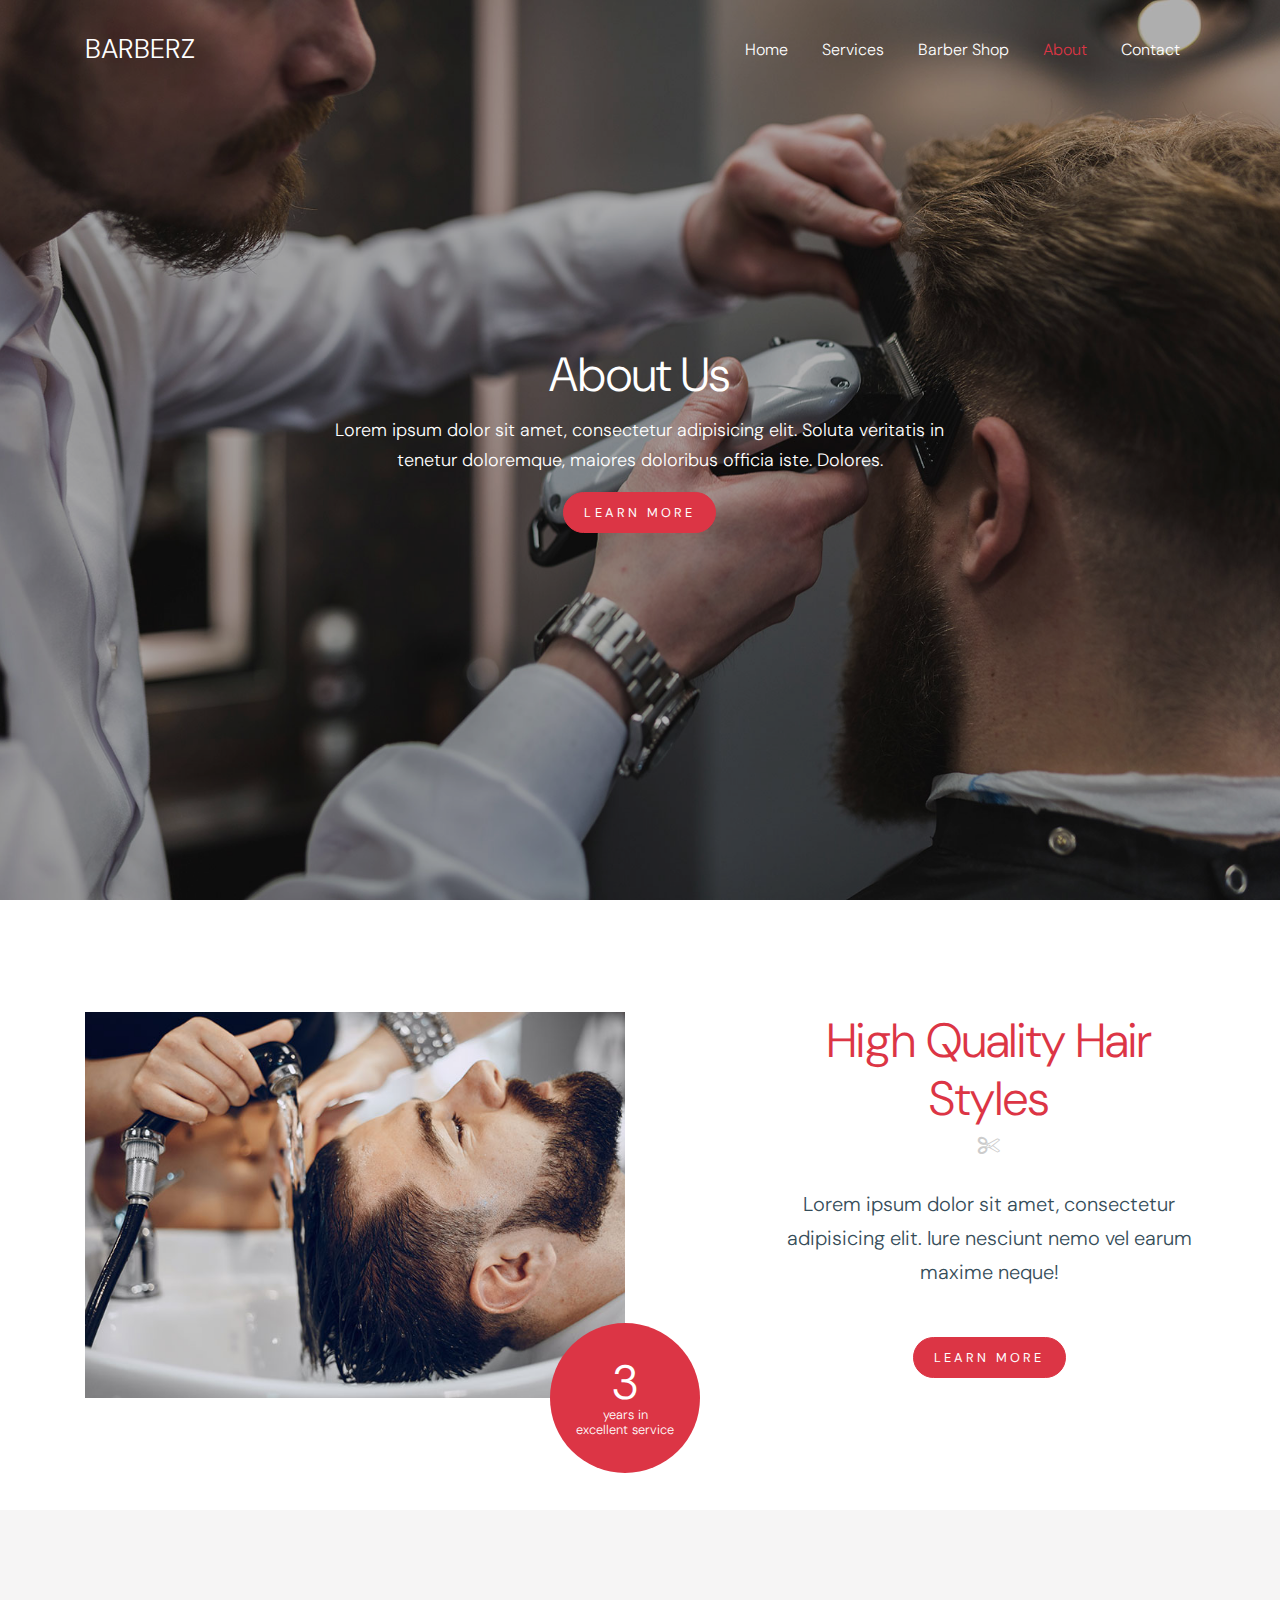
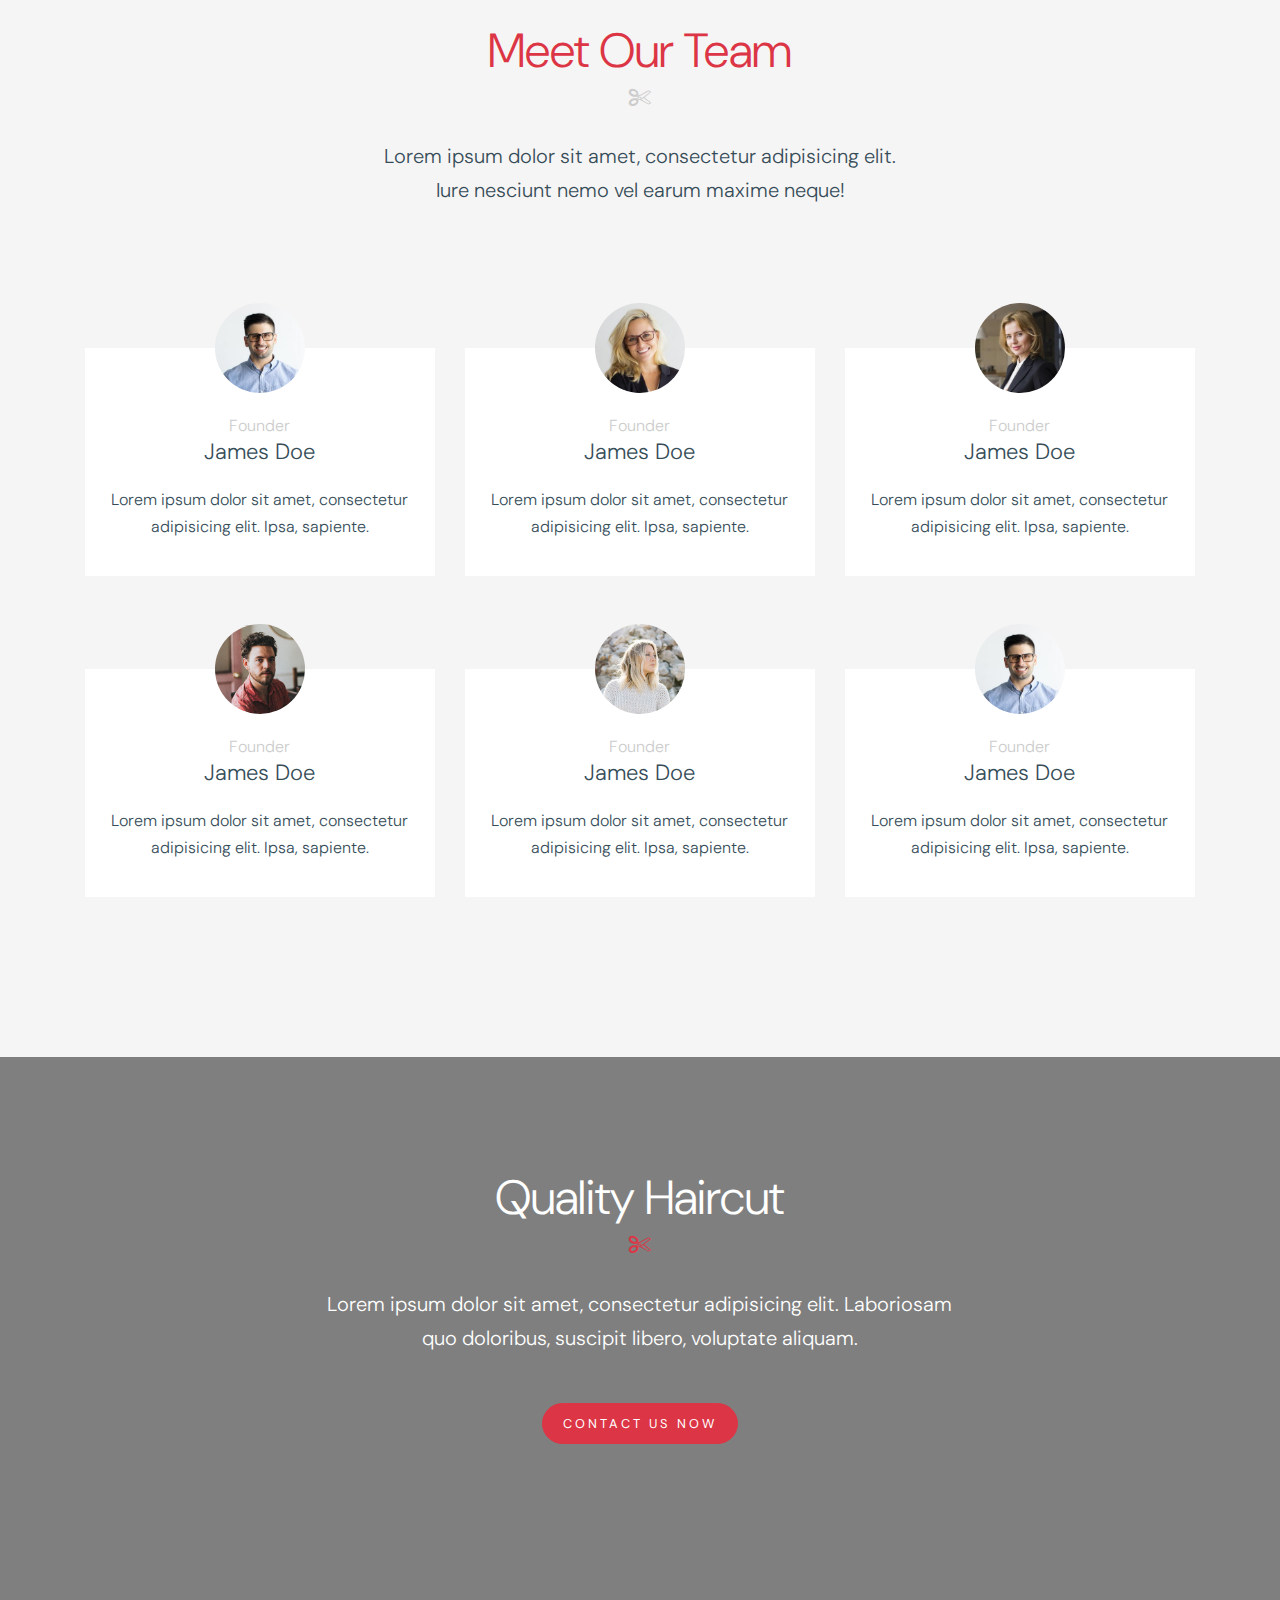
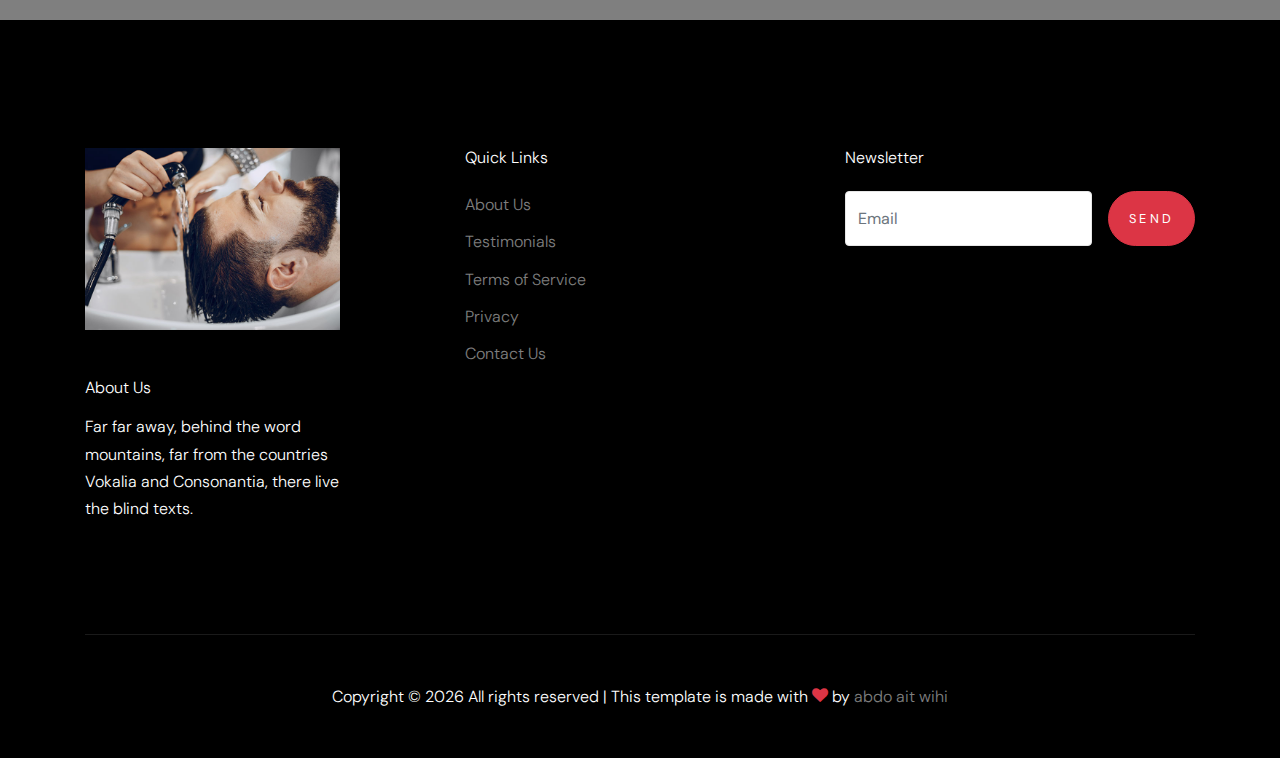
==== commit 6b1fce7b: "added some styles" ====
--- a/about.html
+++ b/about.html
@@ -82,7 +82,6 @@
          <div class="ftco-blocks-cover-1">
             <div
                class="site-section-cover overlay"
-               data-stellar-background-ratio="0.5"
                style="background-image: url('images/hero_1.jpg')"
             >
                <div class="container">
@@ -258,7 +257,6 @@
          </div>
          <div
             class="site-section section-3"
-            data-stellar-background-ratio="0.5"
             style="background-image: url('images/hero_1.jpg')"
          >
             <div class="container">
--- a/css/style.css
+++ b/css/style.css
@@ -407,13 +407,13 @@
 }
 
 .site-footer {
-  padding: 4em 0;
+  padding: 4em 0 2rem;
   background: #000;
 }
 
 @media (min-width: 768px) {
   .site-footer {
-    padding: 8em 0;
+    padding: 8em 0 2rem;
   }
 }
 
@@ -2317,4 +2317,9 @@
   background-color: #5a4849;
   padding: 0rem 1rem;
 }
+
+.site-section-cover.overlay,
+.site-section {
+  background-attachment: fixed;
+}
 /*# sourceMappingURL=style.css.map */